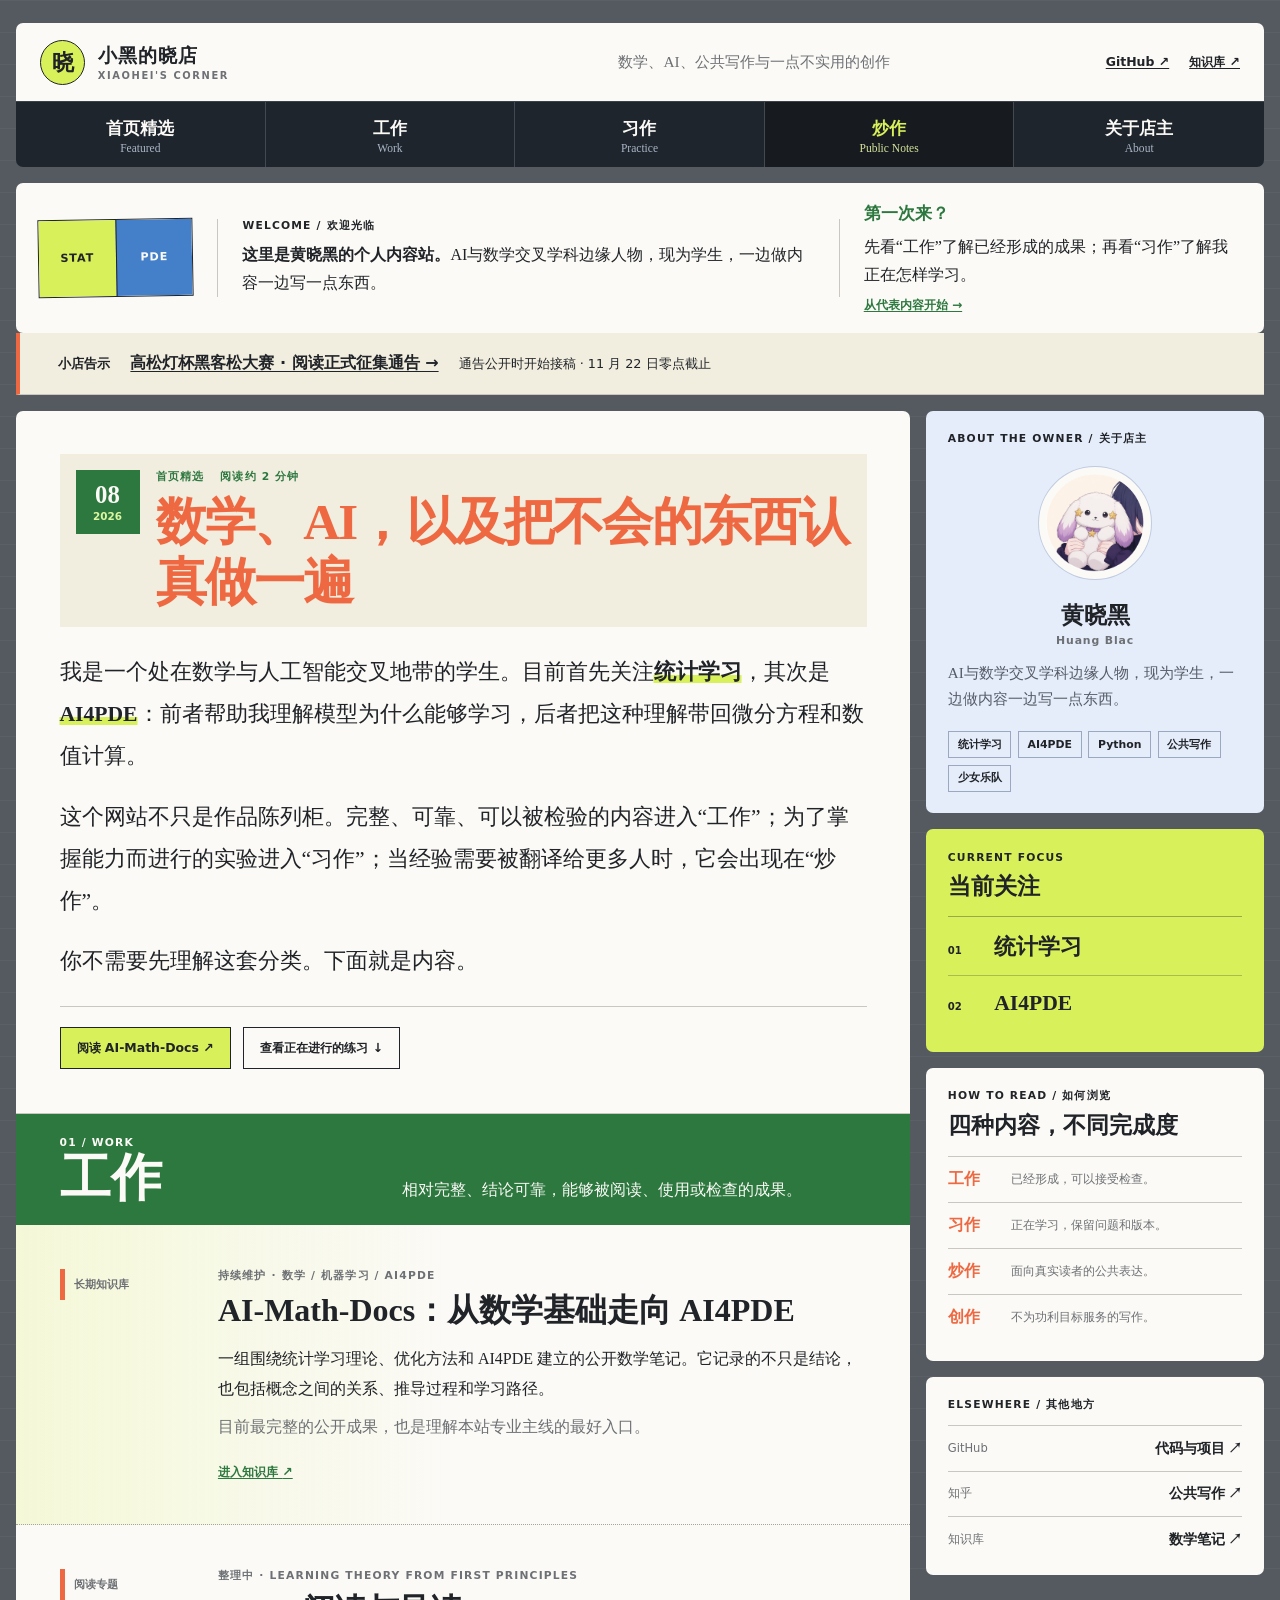
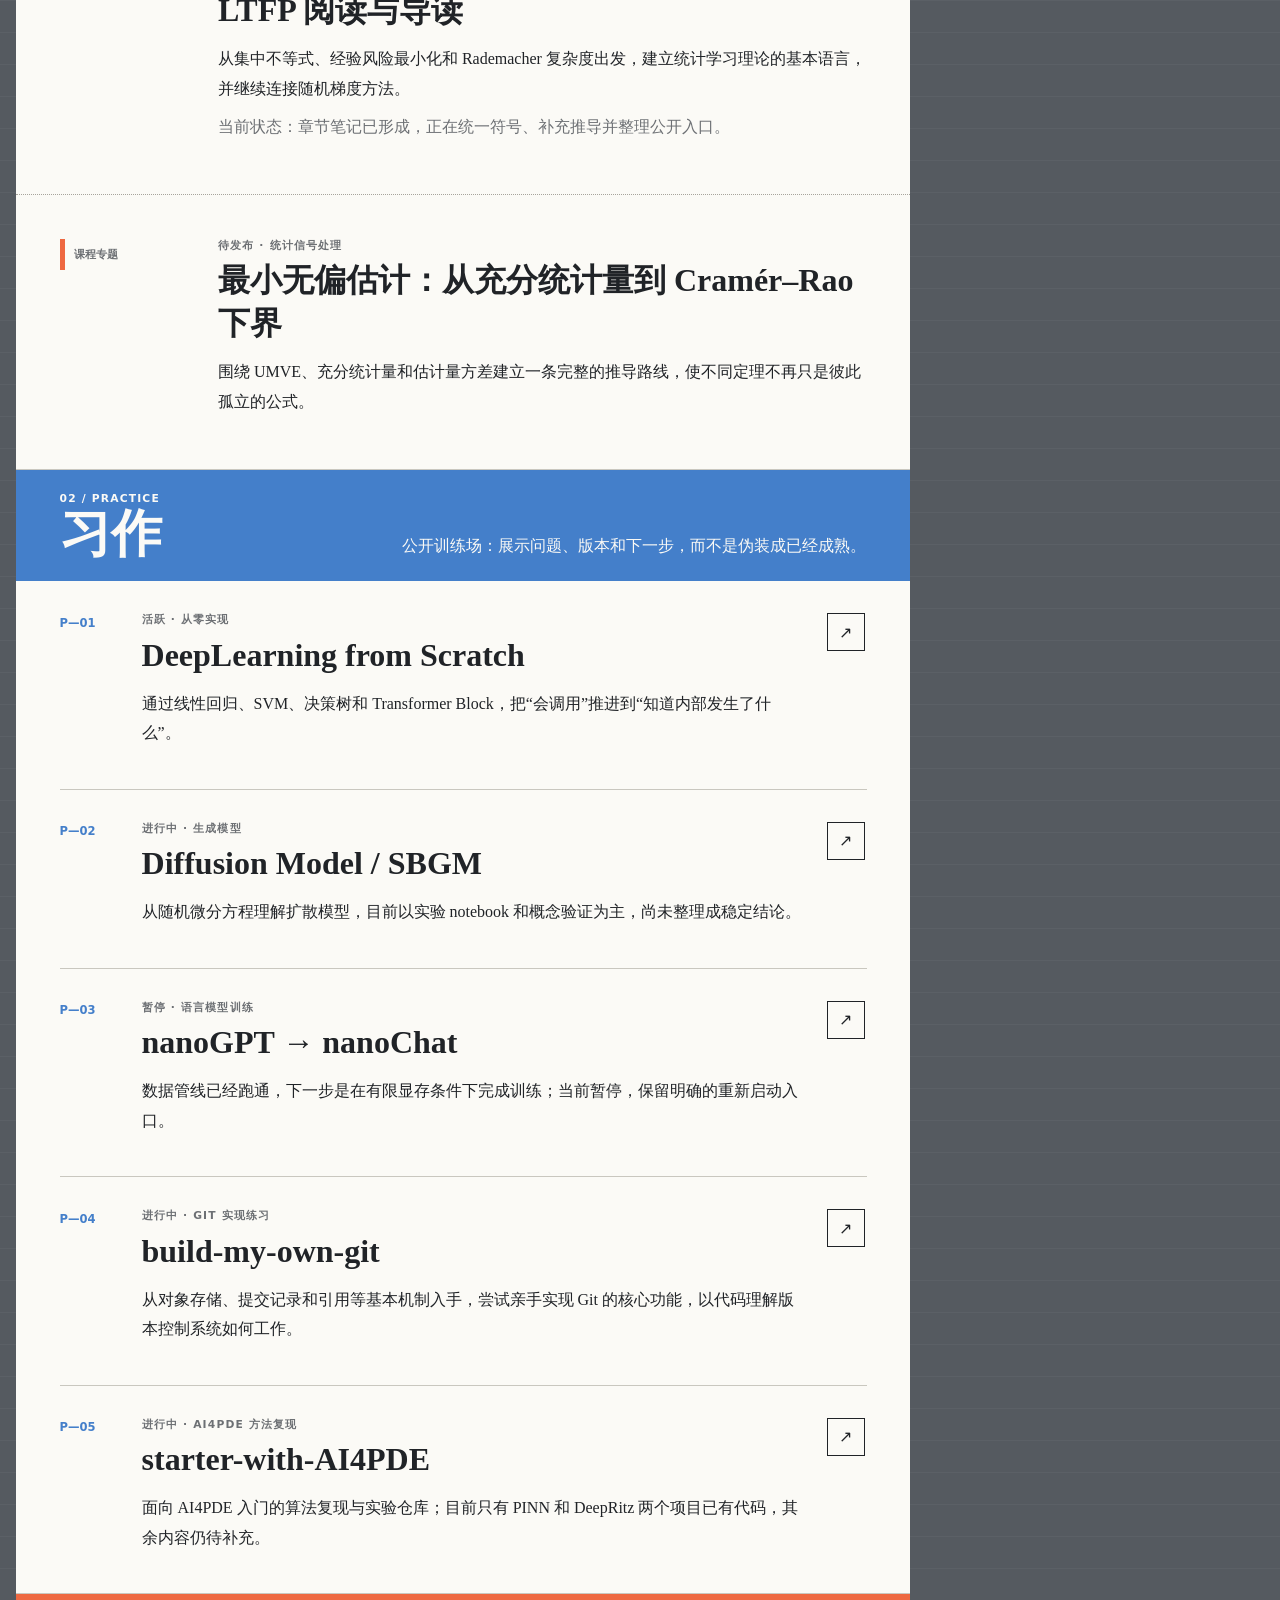
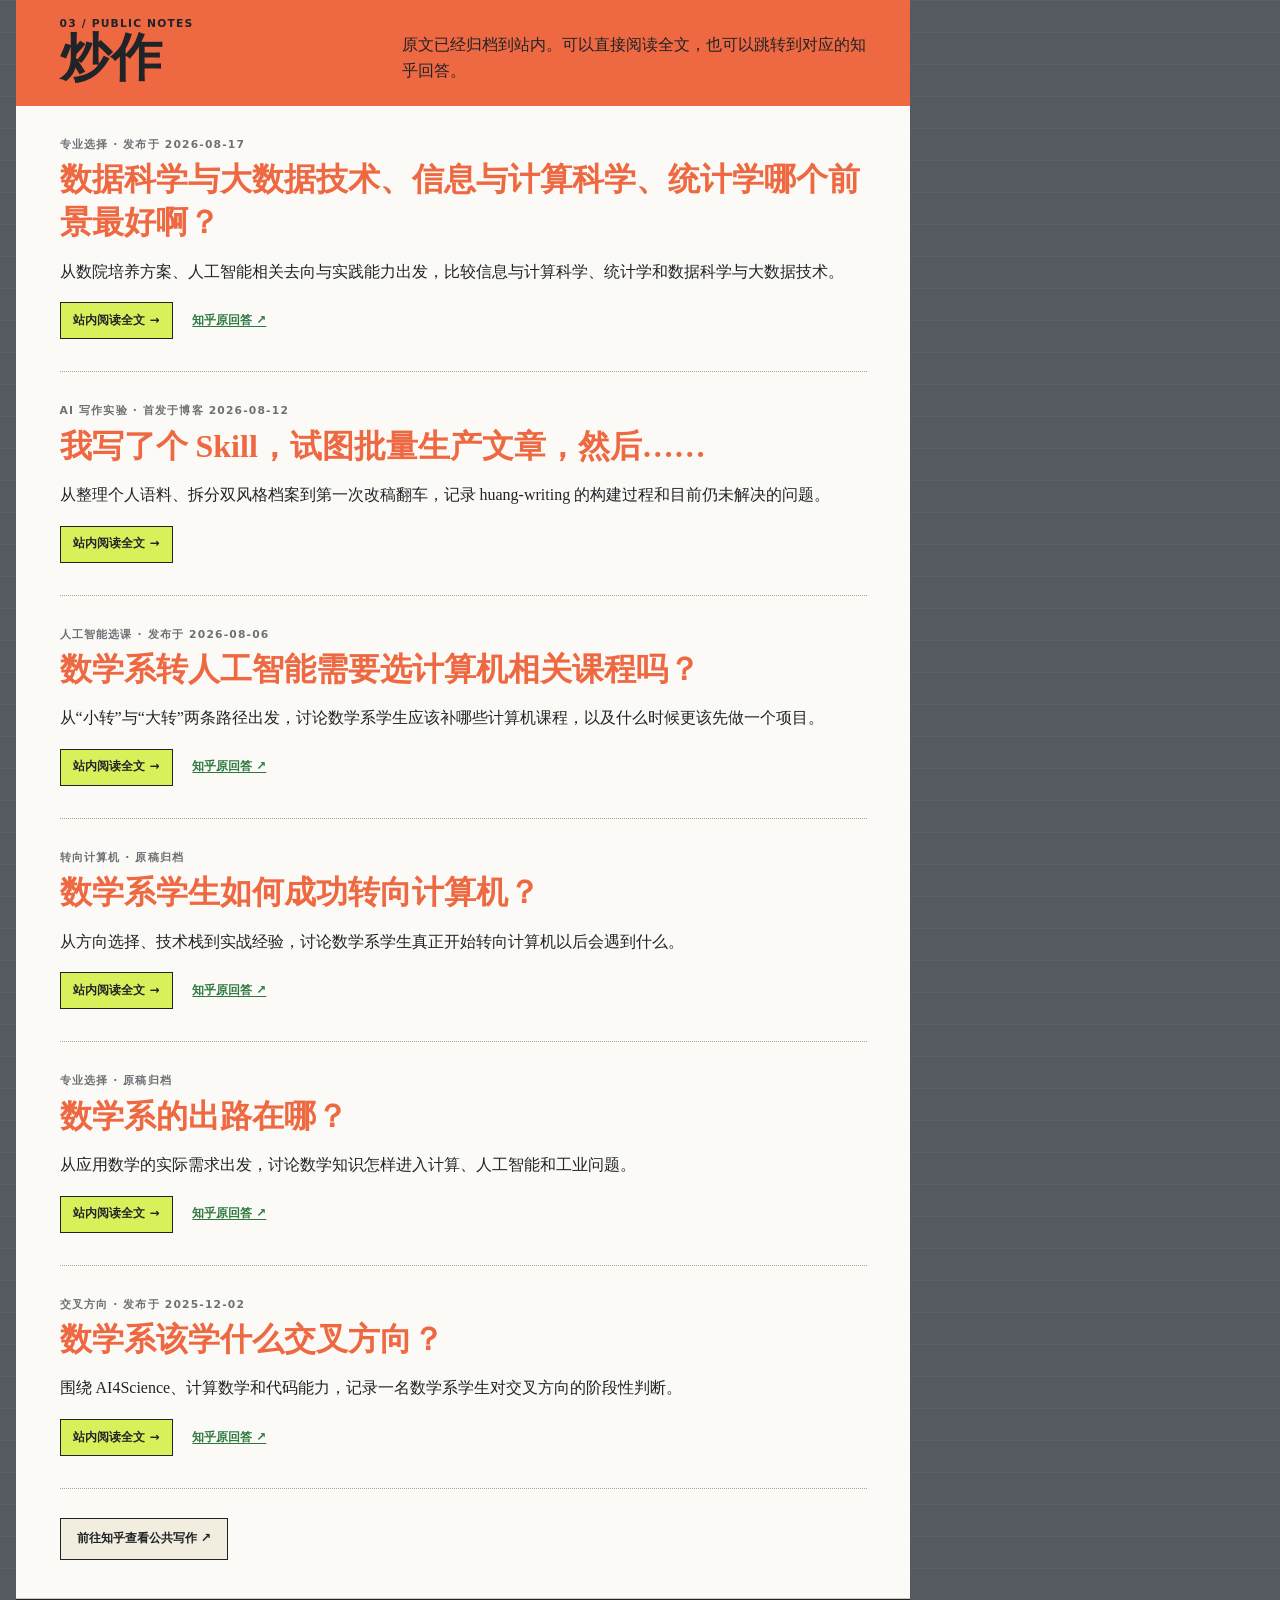
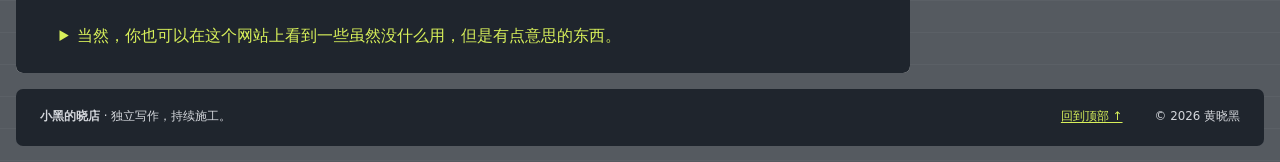
==== index.html @ c73e08eb "Add TomoriCup submission notice" ====
<!doctype html>
<html lang="zh-CN">
<head>
  <meta charset="utf-8">
  <meta name="viewport" content="width=device-width, initial-scale=1">
  <meta name="description" content="小黑的晓店：黄晓黑关于 AI、数学、内容与写作的个人内容站。">
  <meta name="theme-color" content="#262a2f">
  <meta property="og:title" content="小黑的晓店｜黄晓黑的个人内容站">
  <meta property="og:description" content="黄晓黑关于数学、AI、AI4PDE、公共写作与叙事创作的个人内容站。">
  <meta property="og:type" content="website">
  <meta property="og:url" content="https://huangblac.com/">
  <meta property="og:image" content="https://huangblac.com/assets/huangblac-avatar-512.png">
  <meta property="og:image:alt" content="小黑的晓店头像">
  <meta property="og:locale" content="zh_CN">
  <meta property="og:site_name" content="小黑的晓店">
  <meta name="twitter:card" content="summary">
  <meta name="twitter:title" content="小黑的晓店｜黄晓黑的个人内容站">
  <meta name="twitter:description" content="黄晓黑关于数学、AI、AI4PDE、公共写作与叙事创作的个人内容站。">
  <meta name="twitter:image" content="https://huangblac.com/assets/huangblac-avatar-512.png">
  <title>小黑的晓店｜黄晓黑的个人内容站</title>
  <link rel="canonical" href="https://huangblac.com/">
  <link rel="icon" href="assets/favicon-32.png" sizes="32x32" type="image/png">
  <link rel="apple-touch-icon" href="assets/apple-touch-icon.png" sizes="180x180">
  <link rel="stylesheet" href="styles.css">
</head>
<body>
  <a class="skip-link" href="#main">跳到主要内容</a>

  <div class="site-frame" id="top">
    <header class="site-header">
      <div class="masthead">
        <a class="brand" href="#top" aria-label="返回首页">
          <span class="brand-mark" aria-hidden="true">晓</span>
          <span>
            <strong>小黑的晓店</strong>
            <small>XIAOHEI'S CORNER</small>
          </span>
        </a>

        <p class="masthead-note">数学、AI、公共写作与一点不实用的创作</p>

        <div class="masthead-links" aria-label="外部入口">
          <a href="https://github.com/HuangBlac" target="_blank" rel="noreferrer">GitHub ↗</a>
          <a href="https://huangblac.github.io/AI-Math-Docs/" target="_blank" rel="noreferrer">知识库 ↗</a>
        </div>
      </div>

      <nav class="section-nav" aria-label="内容栏目" data-nav>
        <a href="#featured"><strong>首页精选</strong><small>Featured</small></a>
        <a href="#work"><strong>工作</strong><small>Work</small></a>
        <a href="#practice"><strong>习作</strong><small>Practice</small></a>
        <a href="#buzz"><strong>炒作</strong><small>Public Notes</small></a>
        <a href="#about"><strong>关于店主</strong><small>About</small></a>
      </nav>
    </header>

    <section class="welcome-strip" aria-label="网站简介">
      <div class="welcome-mark" aria-hidden="true">
        <span>STAT</span>
        <span>PDE</span>
      </div>
      <div class="welcome-copy">
        <p class="overline">WELCOME / 欢迎光临</p>
        <p><strong>这里是黄晓黑的个人内容站。</strong>AI与数学交叉学科边缘人物，现为学生，一边做内容一边写一点东西。</p>
      </div>
      <div class="welcome-guide">
        <strong>第一次来？</strong>
        <p>先看“工作”了解已经形成的成果；再看“习作”了解我正在怎样学习。</p>
        <a href="#work">从代表内容开始 →</a>
      </div>
    </section>

    <aside class="event-notice" aria-label="高松灯杯征集通告">
      <span>小店告示</span>
      <a href="gaosongdeng-cup.html">高松灯杯黑客松大赛 · 阅读正式征集通告 →</a>
      <small>通告公开时开始接稿 · 11 月 22 日零点截止</small>
    </aside>

    <div class="page-grid">
      <main class="content-column" id="main">
        <article class="lead-story" id="featured">
          <header class="story-header">
            <div class="date-tile" data-featured-date>
              <strong data-featured-month>--</strong>
              <span data-featured-year>----</span>
            </div>
            <div>
              <p class="story-meta"><span>首页精选</span><span>阅读约 2 分钟</span></p>
              <h1>数学、AI，以及把不会的东西认真做一遍</h1>
            </div>
          </header>

          <div class="lead-body">
            <p>我是一个处在数学与人工智能交叉地带的学生。目前首先关注<strong>统计学习</strong>，其次是 <strong>AI4PDE</strong>：前者帮助我理解模型为什么能够学习，后者把这种理解带回微分方程和数值计算。</p>
            <p>这个网站不只是作品陈列柜。完整、可靠、可以被检验的内容进入“工作”；为了掌握能力而进行的实验进入“习作”；当经验需要被翻译给更多人时，它会出现在“炒作”。</p>
            <p>你不需要先理解这套分类。下面就是内容。</p>
          </div>

          <div class="lead-actions">
            <a class="primary-link" href="https://huangblac.github.io/AI-Math-Docs/" target="_blank" rel="noreferrer">阅读 AI-Math-Docs ↗</a>
            <a href="#practice">查看正在进行的练习 ↓</a>
          </div>
        </article>

        <section class="feed-section" id="work" aria-labelledby="work-title">
          <header class="section-heading">
            <div>
              <p>01 / WORK</p>
              <h2 id="work-title">工作</h2>
            </div>
            <p>相对完整、结论可靠，能够被阅读、使用或检查的成果。</p>
          </header>

          <article class="content-entry content-entry-featured">
            <div class="entry-label">长期知识库</div>
            <div class="entry-copy">
              <p class="entry-meta">持续维护 · 数学 / 机器学习 / AI4PDE</p>
              <h3><a href="https://huangblac.github.io/AI-Math-Docs/" target="_blank" rel="noreferrer">AI-Math-Docs：从数学基础走向 AI4PDE</a></h3>
              <p>一组围绕统计学习理论、优化方法和 AI4PDE 建立的公开数学笔记。它记录的不只是结论，也包括概念之间的关系、推导过程和学习路径。</p>
              <p class="entry-detail">目前最完整的公开成果，也是理解本站专业主线的最好入口。</p>
              <a class="entry-link" href="https://huangblac.github.io/AI-Math-Docs/" target="_blank" rel="noreferrer">进入知识库 <span>↗</span></a>
            </div>
          </article>

          <article class="content-entry">
            <div class="entry-label">阅读专题</div>
            <div class="entry-copy">
              <p class="entry-meta">整理中 · Learning Theory from First Principles</p>
              <h3>LTFP 阅读与导读</h3>
              <p>从集中不等式、经验风险最小化和 Rademacher 复杂度出发，建立统计学习理论的基本语言，并继续连接随机梯度方法。</p>
              <p class="entry-detail">当前状态：章节笔记已形成，正在统一符号、补充推导并整理公开入口。</p>
            </div>
          </article>

          <article class="content-entry">
            <div class="entry-label">课程专题</div>
            <div class="entry-copy">
              <p class="entry-meta">待发布 · 统计信号处理</p>
              <h3>最小无偏估计：从充分统计量到 Cramér–Rao 下界</h3>
              <p>围绕 UMVE、充分统计量和估计量方差建立一条完整的推导路线，使不同定理不再只是彼此孤立的公式。</p>
            </div>
          </article>
        </section>

        <section class="feed-section" id="practice" aria-labelledby="practice-title">
          <header class="section-heading section-heading-blue">
            <div>
              <p>02 / PRACTICE</p>
              <h2 id="practice-title">习作</h2>
            </div>
            <p>公开训练场：展示问题、版本和下一步，而不是伪装成已经成熟。</p>
          </header>

          <div class="practice-list">
            <article class="practice-entry">
              <span class="entry-number">P—01</span>
              <div>
                <p class="entry-meta">活跃 · 从零实现</p>
                <h3><a href="https://github.com/HuangBlac/DeepLearning-from-scratch" target="_blank" rel="noreferrer">DeepLearning from Scratch</a></h3>
                <p>通过线性回归、SVM、决策树和 Transformer Block，把“会调用”推进到“知道内部发生了什么”。</p>
              </div>
              <a class="row-arrow" href="https://github.com/HuangBlac/DeepLearning-from-scratch" target="_blank" rel="noreferrer" aria-label="打开 DeepLearning from Scratch">↗</a>
            </article>

            <article class="practice-entry">
              <span class="entry-number">P—02</span>
              <div>
                <p class="entry-meta">进行中 · 生成模型</p>
                <h3><a href="https://github.com/HuangBlac/diffusion_model" target="_blank" rel="noreferrer">Diffusion Model / SBGM</a></h3>
                <p>从随机微分方程理解扩散模型，目前以实验 notebook 和概念验证为主，尚未整理成稳定结论。</p>
              </div>
              <a class="row-arrow" href="https://github.com/HuangBlac/diffusion_model" target="_blank" rel="noreferrer" aria-label="打开 Diffusion Model 项目">↗</a>
            </article>

            <article class="practice-entry">
              <span class="entry-number">P—03</span>
              <div>
                <p class="entry-meta">暂停 · 语言模型训练</p>
                <h3><a href="https://github.com/HuangBlac/My_nanochat" target="_blank" rel="noreferrer">nanoGPT → nanoChat</a></h3>
                <p>数据管线已经跑通，下一步是在有限显存条件下完成训练；当前暂停，保留明确的重新启动入口。</p>
              </div>
              <a class="row-arrow" href="https://github.com/HuangBlac/My_nanochat" target="_blank" rel="noreferrer" aria-label="打开 nanoChat 项目">↗</a>
            </article>

            <article class="practice-entry">
              <span class="entry-number">P—04</span>
              <div>
                <p class="entry-meta">进行中 · Git 实现练习</p>
                <h3><a href="https://github.com/HuangBlac/build-my-own-git" target="_blank" rel="noreferrer">build-my-own-git</a></h3>
                <p>从对象存储、提交记录和引用等基本机制入手，尝试亲手实现 Git 的核心功能，以代码理解版本控制系统如何工作。</p>
              </div>
              <a class="row-arrow" href="https://github.com/HuangBlac/build-my-own-git" target="_blank" rel="noreferrer" aria-label="打开 build-my-own-git 项目">↗</a>
            </article>

            <article class="practice-entry">
              <span class="entry-number">P—05</span>
              <div>
                <p class="entry-meta">进行中 · AI4PDE 方法复现</p>
                <h3><a href="https://github.com/HuangBlac/starter-with-AI4PDE" target="_blank" rel="noreferrer">starter-with-AI4PDE</a></h3>
                <p>面向 AI4PDE 入门的算法复现与实验仓库；目前只有 PINN 和 DeepRitz 两个项目已有代码，其余内容仍待补充。</p>
              </div>
              <a class="row-arrow" href="https://github.com/HuangBlac/starter-with-AI4PDE" target="_blank" rel="noreferrer" aria-label="打开 starter-with-AI4PDE 项目">↗</a>
            </article>
          </div>
        </section>

        <section class="feed-section" id="buzz" aria-labelledby="buzz-title">
          <header class="section-heading section-heading-orange">
            <div>
              <p>03 / PUBLIC NOTES</p>
              <h2 id="buzz-title">炒作</h2>
            </div>
            <p>原文已经归档到站内。可以直接阅读全文，也可以跳转到对应的知乎回答。</p>
          </header>

          <div data-public-index aria-label="公共写作文章目录">
            <p class="catalog-fallback">文章目录需要 JavaScript 才能显示；若长时间没有出现，请刷新页面。</p>
          </div>

          <a class="section-outlink" href="https://www.zhihu.com/people/27-48-56-28-16" target="_blank" rel="noreferrer">前往知乎查看公共写作 ↗</a>
        </section>

        <details class="backroom" id="creative">
          <summary>当然，你也可以在这个网站上看到一些虽然没什么用，但是有点意思的东西。</summary>
          <div>
            <p class="overline">04 / CREATIVE · 小店后门</p>
            <h2>少女乐队、异世界，以及不肯下班的脑洞</h2>
            <p>这里收录已确认可以公开的非成人创作。作品按完成阶段分开陈列：完结短篇直接展示，草稿与灵感则放在更深一层。</p>

            <section class="game-projects" aria-labelledby="game-projects-title">
              <header class="game-projects-heading">
                <div>
                  <p class="game-projects-label">GAME PROJECTS / 游戏项目</p>
                  <h3 id="game-projects-title">四个还在生长的游戏脑洞</h3>
                </div>
                <span>初步情况</span>
              </header>

              <div class="game-project-grid">
                <article class="game-project-card game-project-card-featured">
                  <p class="game-project-status">已有 v0.1 demo</p>
                  <h4>AI4Math 模拟器</h4>
                  <p>玩家带着未来的 AI 回到 1998 年，在地方院校建设数学与智能计算实验室，在科研选题、人才、资金与成果之间作出取舍。</p>
                  <a href="https://huangblac.github.io/ai4math-institute-simulator/" target="_blank" rel="noreferrer">体验 v0.1 demo ↗</a>
                </article>

                <article class="game-project-card">
                  <p class="game-project-status">项目简介</p>
                  <h4>克研模拟器</h4>
                  <p>把研究生科研生活与克苏鲁神话放进同一套文字冒险：从选课、阅读文献和生成 idea，一路走到实验、投稿、毕业论文与答辩。</p>
                </article>

                <article class="game-project-card">
                  <p class="game-project-status">项目简介</p>
                  <h4>这是一个自指系统</h4>
                  <p>一款披着异世界冒险外衣的自指句子解谜游戏。玩家需要填补句子中的空缺，让句子对自身字数、符号或运算结果的描述真正成立。</p>
                </article>

                <article class="game-project-card">
                  <p class="game-project-status">项目简介</p>
                  <h4>高考无限流模拟器</h4>
                  <p>玩家反复经历高三，在抽卡、复习排程、月考和正式高考之间建立策略，争夺各省状元，并逐步向征服全国的终局推进。</p>
                </article>
              </div>
            </section>

            <div class="creative-catalog" data-creative-index aria-label="非成人娱乐创作索引">
              <p class="catalog-fallback">创作目录需要 JavaScript 才能显示；若长时间没有出现，请刷新页面。</p>
            </div>
          </div>
        </details>
      </main>

      <aside class="sidebar" aria-label="个人资料与网站指南">
        <section class="profile-card" id="about" aria-labelledby="profile-title">
          <p class="card-label">ABOUT THE OWNER / 关于店主</p>
          <div class="portrait-mark">
            <img src="assets/huangblac-avatar-512.png" alt="丸君占据画面，藤都子害羞地藏在右侧的插画头像" width="512" height="512">
          </div>
          <h2 id="profile-title">黄晓黑 <small>Huang Blac</small></h2>
          <p>AI与数学交叉学科边缘人物，现为学生，一边做内容一边写一点东西。</p>
          <div class="profile-tags" aria-label="关注领域">
            <span>统计学习</span>
            <span>AI4PDE</span>
            <span>Python</span>
            <span>公共写作</span>
            <span>少女乐队</span>
          </div>
        </section>

        <section class="focus-card" aria-labelledby="focus-title" data-focus-widget>
          <div class="card-heading">
            <div>
              <p class="card-label">CURRENT FOCUS</p>
              <h2 id="focus-title">当前关注</h2>
            </div>
            <button class="focus-edit-button" type="button" aria-expanded="false" data-focus-edit hidden>编辑</button>
          </div>

          <ol class="focus-list" data-focus-list aria-live="polite"></ol>

          <form class="focus-editor" data-focus-editor hidden>
            <div class="focus-editor-list" data-focus-editor-list></div>
            <div class="focus-editor-actions">
              <button type="button" data-focus-add>＋ 添加</button>
              <button class="focus-save" type="submit">保存</button>
              <button type="button" data-focus-reset>默认</button>
              <button type="button" data-focus-cancel>取消</button>
            </div>
            <p class="focus-editor-note">更改只保存在当前浏览器。</p>
            <p class="focus-editor-status" role="status" data-focus-status></p>
          </form>

          <noscript>
            <ol class="focus-list">
              <li><span>01</span><strong>统计学习</strong></li>
              <li><span>02</span><strong>AI4PDE</strong></li>
            </ol>
          </noscript>
        </section>

        <section class="guide-card">
          <p class="card-label">HOW TO READ / 如何浏览</p>
          <h2>四种内容，不同完成度</h2>
          <dl>
            <div><dt>工作</dt><dd>已经形成，可以接受检查。</dd></div>
            <div><dt>习作</dt><dd>正在学习，保留问题和版本。</dd></div>
            <div><dt>炒作</dt><dd>面向真实读者的公共表达。</dd></div>
            <div><dt>创作</dt><dd>不为功利目标服务的写作。</dd></div>
          </dl>
        </section>

        <section class="link-card">
          <p class="card-label">ELSEWHERE / 其他地方</p>
          <a href="https://github.com/HuangBlac" target="_blank" rel="noreferrer"><span>GitHub</span><strong>代码与项目 ↗</strong></a>
          <a href="https://www.zhihu.com/people/27-48-56-28-16" target="_blank" rel="noreferrer"><span>知乎</span><strong>公共写作 ↗</strong></a>
          <a href="https://huangblac.github.io/AI-Math-Docs/" target="_blank" rel="noreferrer"><span>知识库</span><strong>数学笔记 ↗</strong></a>
        </section>
      </aside>
    </div>

    <footer class="site-footer">
      <p><strong>小黑的晓店</strong> · 独立写作，持续施工。</p>
      <a href="#top">回到顶部 ↑</a>
      <p>© 2026 黄晓黑</p>
    </footer>
  </div>

  <script src="site-data.js"></script>
  <script src="article-catalog.js"></script>
  <script src="script.js"></script>
</body>
</html>
---- styles.css ----
:root {
  --canvas: #555a60;
  --paper: #fbfaf6;
  --paper-warm: #f1eddf;
  --paper-blue: #e5ecfa;
  --ink: #202327;
  --muted: #6d7074;
  --line: #c9c7bf;
  --nav: #1f252d;
  --acid: #d8f05a;
  --blue: #447fca;
  --orange: #ee6841;
  --green: #2d783f;
  --serif: ui-serif, "Noto Serif SC", "Source Han Serif SC", "Songti SC", STSong, serif;
  --sans: Inter, "Noto Sans SC", "Microsoft YaHei", system-ui, sans-serif;
  --frame: 1440px;
}

*,
*::before,
*::after {
  box-sizing: border-box;
}

html {
  scroll-behavior: smooth;
  scroll-padding-top: 9rem;
}

body {
  min-width: 320px;
  margin: 0;
  color: var(--ink);
  background:
    linear-gradient(rgba(255, 255, 255, 0.035) 1px, transparent 1px),
    var(--canvas);
  background-size: 100% 32px;
  font-family: var(--sans);
  text-rendering: optimizeLegibility;
}

a {
  color: inherit;
  text-decoration-thickness: 1px;
  text-underline-offset: 0.2em;
}

button,
input {
  font: inherit;
}

button,
a {
  -webkit-tap-highlight-color: transparent;
}

:focus-visible {
  outline: 3px solid var(--orange);
  outline-offset: 3px;
}

.visually-hidden {
  position: absolute;
  width: 1px;
  height: 1px;
  padding: 0;
  margin: -1px;
  overflow: hidden;
  clip: rect(0, 0, 0, 0);
  white-space: nowrap;
  border: 0;
}

.skip-link {
  position: fixed;
  top: 0.75rem;
  left: 0.75rem;
  z-index: 100;
  padding: 0.7rem 1rem;
  color: var(--paper);
  background: var(--ink);
  transform: translateY(-160%);
}

.skip-link:focus {
  transform: translateY(0);
}

.site-frame {
  width: min(calc(100% - 2rem), var(--frame));
  margin: 1rem auto;
}

.site-header {
  position: sticky;
  top: 0;
  z-index: 20;
  padding-top: 0.45rem;
  background: var(--canvas);
}

.masthead {
  display: grid;
  grid-template-columns: minmax(240px, 0.85fr) minmax(320px, 1.5fr) auto;
  gap: 2rem;
  align-items: center;
  min-height: 78px;
  padding: 0.8rem 1.5rem;
  border-radius: 7px 7px 0 0;
  background: var(--paper);
}

.brand {
  display: inline-flex;
  gap: 0.8rem;
  align-items: center;
  width: fit-content;
  text-decoration: none;
}

.brand-mark {
  display: grid;
  width: 45px;
  aspect-ratio: 1;
  place-items: center;
  border: 1px solid var(--ink);
  border-radius: 50%;
  background: var(--acid);
  font-family: var(--serif);
  font-size: 1.35rem;
  font-weight: 800;
}

.brand strong,
.brand small {
  display: block;
}

.brand strong {
  font-family: var(--serif);
  font-size: 1.2rem;
  letter-spacing: 0.05em;
}

.brand small {
  margin-top: 0.1rem;
  color: var(--muted);
  font-size: 0.62rem;
  font-weight: 800;
  letter-spacing: 0.16em;
}

.masthead-note {
  margin: 0;
  color: var(--muted);
  font-family: var(--serif);
  font-size: 0.96rem;
  text-align: center;
}

.masthead-links {
  display: flex;
  gap: 1.25rem;
  font-size: 0.78rem;
  font-weight: 800;
}

.masthead-links a:hover {
  color: var(--orange);
}

.section-nav {
  display: grid;
  grid-template-columns: repeat(5, minmax(150px, 1fr));
  overflow-x: auto;
  border-top: 1px solid #3b424c;
  border-radius: 0 0 7px 7px;
  background: var(--nav);
  scrollbar-width: thin;
}

.section-nav a {
  display: block;
  min-width: 150px;
  padding: 0.9rem 1.25rem 0.8rem;
  border-right: 1px solid #424952;
  color: var(--paper);
  text-align: center;
  text-decoration: none;
}

.section-nav a:last-child {
  border-right: 0;
}

.section-nav strong,
.section-nav small {
  display: block;
}

.section-nav strong {
  font-family: var(--serif);
  font-size: 1.05rem;
}

.section-nav small {
  margin-top: 0.18rem;
  color: #aab6c8;
  font-family: var(--serif);
  font-size: 0.72rem;
}

.section-nav a:hover,
.section-nav a[aria-current="true"] {
  color: var(--acid);
  background: #171b20;
}

.section-nav a:hover small,
.section-nav a[aria-current="true"] small {
  color: #d7e49b;
}

.welcome-strip {
  display: grid;
  grid-template-columns: 155px minmax(0, 1.4fr) minmax(280px, 0.85fr);
  gap: 1.5rem;
  align-items: center;
  margin-top: 1rem;
  padding: 1.2rem 1.4rem;
  border-radius: 7px;
  background: var(--paper);
  animation: settle 420ms ease-out both;
}

.welcome-mark {
  display: grid;
  grid-template-columns: 1fr 1fr;
  overflow: hidden;
  aspect-ratio: 16 / 8;
  border: 1px solid var(--ink);
  transform: rotate(-1deg);
}

.welcome-mark span {
  display: grid;
  place-items: center;
  font-size: 0.7rem;
  font-weight: 900;
  letter-spacing: 0.08em;
}

.welcome-mark span:first-child {
  background: var(--acid);
}

.welcome-mark span:last-child {
  border-left: 1px solid var(--ink);
  color: var(--paper);
  background: var(--blue);
}

.overline,
.card-label,
.story-meta,
.entry-meta,
.section-heading > div > p {
  margin: 0;
  font-size: 0.67rem;
  font-weight: 900;
  letter-spacing: 0.11em;
  text-transform: uppercase;
}

.welcome-copy {
  padding-inline: 1.5rem;
  border-inline: 1px solid var(--line);
}

.welcome-copy > p:last-child,
.welcome-guide p {
  margin: 0.45rem 0 0;
  font-family: var(--serif);
  font-size: 1rem;
  line-height: 1.75;
}

.welcome-guide strong {
  color: var(--green);
  font-family: var(--serif);
  font-size: 1.05rem;
}

.welcome-guide a {
  display: inline-block;
  margin-top: 0.5rem;
  color: var(--green);
  font-size: 0.76rem;
  font-weight: 900;
}

.page-grid {
  display: grid;
  grid-template-columns: minmax(0, 2.25fr) minmax(290px, 0.85fr);
  gap: 1rem;
  align-items: start;
  margin-top: 1rem;
  animation: settle 480ms 70ms ease-out both;
}

.content-column {
  overflow: hidden;
  border-radius: 7px;
  background: var(--paper);
}

.lead-story {
  padding: clamp(1.4rem, 3.4vw, 3.2rem);
  border-bottom: 1px solid var(--line);
}

.story-header {
  display: grid;
  grid-template-columns: 64px 1fr;
  gap: 1rem;
  align-items: start;
  padding: 1rem;
  background: var(--paper-warm);
}

.date-tile {
  display: grid;
  min-height: 64px;
  place-items: center;
  align-content: center;
  color: var(--paper);
  background: var(--green);
}

.date-tile strong,
.date-tile span {
  display: block;
  line-height: 1;
}

.date-tile strong {
  font-family: var(--serif);
  font-size: 1.55rem;
}

.date-tile span {
  margin-top: 0.25rem;
  color: #ddf6a2;
  font-size: 0.65rem;
  font-weight: 800;
}

.story-meta {
  display: flex;
  flex-wrap: wrap;
  gap: 0.45rem 1rem;
  color: var(--green);
}

.lead-story h1 {
  max-width: 760px;
  margin: 0.5rem 0 0;
  color: var(--orange);
  font-family: var(--serif);
  font-size: clamp(1.75rem, 4vw, 3.4rem);
  letter-spacing: -0.035em;
  line-height: 1.16;
}

.lead-body {
  max-width: 850px;
  margin-top: 1.5rem;
  font-family: var(--serif);
  font-size: clamp(1.05rem, 1.7vw, 1.35rem);
  line-height: 1.95;
}

.lead-body p {
  margin: 0 0 1.15rem;
}

.lead-body strong {
  text-decoration: underline;
  text-decoration-color: var(--acid);
  text-decoration-thickness: 0.35em;
  text-underline-offset: -0.18em;
  text-decoration-skip-ink: none;
}

.lead-actions {
  display: flex;
  flex-wrap: wrap;
  gap: 0.8rem;
  margin-top: 1.5rem;
  padding-top: 1.25rem;
  border-top: 1px solid var(--line);
}

.lead-actions a,
.section-outlink {
  padding: 0.72rem 1rem;
  border: 1px solid var(--ink);
  font-size: 0.78rem;
  font-weight: 900;
  text-decoration: none;
}

.lead-actions a:hover,
.section-outlink:hover {
  color: var(--paper);
  background: var(--ink);
}

.lead-actions .primary-link {
  background: var(--acid);
}

.feed-section {
  scroll-margin-top: 9rem;
  border-bottom: 1px solid var(--line);
}

.section-heading {
  display: grid;
  grid-template-columns: minmax(170px, 0.8fr) minmax(260px, 1.2fr);
  gap: 2rem;
  align-items: end;
  padding: 1.4rem clamp(1.4rem, 3.4vw, 3.2rem);
  color: var(--paper);
  background: var(--green);
}

.section-heading-blue {
  background: var(--blue);
}

.section-heading-orange {
  color: var(--ink);
  background: var(--orange);
}

.section-heading h2 {
  margin: 0.15rem 0 0;
  font-family: var(--serif);
  font-size: clamp(2.1rem, 4vw, 3.6rem);
  line-height: 1;
}

.section-heading > p {
  margin: 0;
  font-family: var(--serif);
  font-size: 0.98rem;
  line-height: 1.65;
}

.content-entry {
  display: grid;
  grid-template-columns: 120px minmax(0, 1fr);
  gap: clamp(1.2rem, 3vw, 2.6rem);
  padding: clamp(1.5rem, 3.4vw, 3rem);
  border-bottom: 1px dotted #a7a49c;
}

.content-entry:last-child {
  border-bottom: 0;
}

.content-entry-featured {
  background: linear-gradient(90deg, rgba(216, 240, 90, 0.2), transparent 48%);
}

.entry-label {
  align-self: start;
  padding: 0.5rem 0.6rem;
  border-left: 5px solid var(--orange);
  color: var(--muted);
  font-size: 0.7rem;
  font-weight: 900;
}

.entry-copy h3,
.practice-entry h3,
.public-note h3 {
  margin: 0.4rem 0 0.75rem;
  font-family: var(--serif);
  font-size: clamp(1.35rem, 2.7vw, 2rem);
  line-height: 1.35;
}

.entry-copy h3 a,
.practice-entry h3 a {
  text-decoration: none;
}

.entry-copy h3 a:hover,
.practice-entry h3 a:hover {
  color: var(--green);
  text-decoration: underline;
}

.entry-meta {
  color: var(--muted);
}

.entry-copy > p:not(.entry-meta),
.practice-entry > div > p:not(.entry-meta),
.public-note > p:not(.entry-meta) {
  margin: 0.55rem 0;
  font-family: var(--serif);
  font-size: 1rem;
  line-height: 1.85;
}

.entry-copy .entry-detail {
  color: var(--muted);
  font-size: 0.9rem;
}

.entry-link {
  display: inline-block;
  margin-top: 0.8rem;
  color: var(--green);
  font-size: 0.78rem;
  font-weight: 900;
}

.practice-list {
  padding-inline: clamp(1.4rem, 3.4vw, 3.2rem);
}

.practice-entry {
  display: grid;
  grid-template-columns: 62px minmax(0, 1fr) 40px;
  gap: 1.25rem;
  align-items: start;
  padding: 2rem 0;
  border-bottom: 1px solid var(--line);
}

.practice-entry:last-child {
  border-bottom: 0;
}

.entry-number {
  padding-top: 0.15rem;
  color: var(--blue);
  font-size: 0.72rem;
  font-weight: 900;
}

.row-arrow {
  display: grid;
  width: 38px;
  aspect-ratio: 1;
  place-items: center;
  border: 1px solid var(--ink);
  text-decoration: none;
}

.row-arrow:hover {
  color: var(--paper);
  background: var(--blue);
}

.public-note {
  margin: 0 clamp(1.4rem, 3.4vw, 3.2rem);
  padding: 2rem 0;
  border-bottom: 1px dotted #a7a49c;
}

.public-note h3 {
  color: var(--orange);
}

.public-note h3 a {
  text-decoration: none;
}

.public-note h3 a:hover {
  text-decoration: underline;
}

.public-note-actions {
  display: flex;
  flex-wrap: wrap;
  gap: 0.65rem 1.2rem;
  align-items: center;
  margin-top: 1rem;
  font-size: 0.74rem;
  font-weight: 900;
}

.public-note-actions a {
  color: var(--green);
}

.public-note-actions .read-on-site {
  padding: 0.6rem 0.8rem;
  border: 1px solid var(--ink);
  color: var(--ink);
  background: var(--acid);
  text-decoration: none;
}

.public-note-actions .read-on-site:hover {
  color: var(--paper);
  background: var(--ink);
}

.catalog-fallback {
  margin: 1.5rem clamp(1.4rem, 3.4vw, 3.2rem);
  color: var(--muted);
  font-family: var(--serif);
  line-height: 1.7;
}

.creative-catalog > .catalog-fallback {
  margin-inline: 0;
  color: #c6cbd2;
}

.section-outlink {
  display: block;
  width: fit-content;
  margin: 1.8rem clamp(1.4rem, 3.4vw, 3.2rem) 2.4rem;
  background: var(--paper-warm);
}

.backroom {
  color: var(--paper);
  background: var(--nav);
}

.backroom summary {
  padding: 1.6rem clamp(1.4rem, 3.4vw, 3.2rem);
  color: var(--acid);
  font-family: var(--serif);
  font-size: 1.02rem;
  cursor: pointer;
}

.backroom summary:hover {
  background: #171b20;
}

.backroom > div {
  padding: 0 clamp(1.4rem, 3.4vw, 3.2rem) 2.5rem;
}

.backroom h2 {
  max-width: 700px;
  margin: 0.65rem 0 1rem;
  font-family: var(--serif);
  font-size: clamp(1.7rem, 3.2vw, 2.7rem);
}

.backroom > div > p {
  max-width: 720px;
  color: #c6cbd2;
  font-family: var(--serif);
  line-height: 1.8;
}

.game-projects {
  max-width: 760px;
  margin-top: 2rem;
}

.game-projects-heading {
  display: flex;
  align-items: end;
  justify-content: space-between;
  gap: 1rem;
  padding-bottom: 0.8rem;
  border-bottom: 1px solid rgba(255, 255, 255, 0.32);
}

.game-projects-label,
.game-projects-heading h3,
.game-project-card h4,
.game-project-card p {
  margin: 0;
}

.game-projects-label,
.game-projects-heading > span,
.game-project-status {
  color: var(--acid);
  font-size: 0.66rem;
  font-weight: 900;
  letter-spacing: 0.12em;
}

.game-projects-heading h3 {
  margin-top: 0.2rem;
  color: var(--paper);
  font-family: var(--serif);
  font-size: clamp(1.35rem, 2.4vw, 1.85rem);
}

.game-project-grid {
  display: grid;
  grid-template-columns: repeat(2, minmax(0, 1fr));
  gap: 1px;
  margin-top: 1rem;
  background: rgba(255, 255, 255, 0.18);
  border: 1px solid rgba(255, 255, 255, 0.18);
}

.game-project-card {
  display: flex;
  min-width: 0;
  flex-direction: column;
  align-items: flex-start;
  gap: 0.75rem;
  padding: 1.15rem;
  background: #171b20;
}

.game-project-card-featured {
  background: #20262d;
}

.game-project-card h4 {
  color: var(--paper);
  font-family: var(--serif);
  font-size: 1.15rem;
}

.game-project-card > p:not(.game-project-status) {
  color: #c6cbd2;
  font-family: var(--serif);
  font-size: 0.9rem;
  line-height: 1.72;
}

.game-project-card a {
  margin-top: auto;
  color: var(--acid);
  font-size: 0.76rem;
  font-weight: 900;
  letter-spacing: 0.06em;
}

.game-project-card a:hover,
.game-project-card a:focus-visible {
  color: var(--paper);
}

.creative-catalog {
  display: grid;
  max-width: 760px;
  gap: 1.25rem;
  margin-top: 1.8rem;
}

.creative-stage {
  min-width: 0;
}

.creative-stage-heading {
  display: flex;
  align-items: end;
  justify-content: space-between;
  gap: 1rem;
  padding-bottom: 0.7rem;
  border-bottom: 1px solid rgba(255, 255, 255, 0.32);
}

.creative-stage-heading h3,
.creative-stage-label,
.creative-stage-note {
  margin: 0;
}

.creative-stage-heading h3 {
  margin-top: 0.2rem;
  color: var(--paper);
  font-family: var(--serif);
  font-size: clamp(1.35rem, 2.4vw, 1.85rem);
}

.creative-stage-heading > span,
.creative-stage-label {
  color: var(--acid);
  font-size: 0.66rem;
  font-weight: 900;
  letter-spacing: 0.12em;
}

.creative-stage-note {
  padding-top: 0.7rem;
  color: #c6cbd2;
  font-family: var(--serif);
  font-size: 0.9rem;
  line-height: 1.7;
}

.creative-index {
  display: grid;
  grid-template-columns: repeat(2, minmax(0, 1fr));
  gap: 0 1.5rem;
  margin: 0.8rem 0 0;
  padding: 0;
  list-style: none;
}

.creative-index li {
  border-top: 1px solid rgba(255, 255, 255, 0.16);
}

.creative-index li a {
  display: flex;
  align-items: baseline;
  justify-content: space-between;
  gap: 1rem;
  padding: 0.8rem 0;
}

.creative-index strong {
  color: var(--paper);
  font-family: var(--serif);
}

.creative-index span {
  color: #c6cbd2;
  font-size: 0.68rem;
  letter-spacing: 0.08em;
  text-align: right;
  white-space: nowrap;
}

.creative-incomplete {
  overflow: hidden;
  border: 1px dashed rgba(255, 255, 255, 0.28);
  background: #171b20;
}

.creative-incomplete > summary {
  display: flex;
  align-items: center;
  justify-content: space-between;
  gap: 1rem;
  padding: 1rem 1.15rem;
  color: var(--paper);
  font-family: var(--serif);
  font-weight: 800;
  cursor: pointer;
  list-style-position: inside;
}

.creative-incomplete > summary:hover,
.creative-incomplete > summary:focus-visible {
  color: var(--acid);
}

.creative-incomplete > summary span {
  color: #aeb5bf;
  font-family: var(--sans);
  font-size: 0.65rem;
  letter-spacing: 0.08em;
  white-space: nowrap;
}

.creative-incomplete[open] > summary {
  border-bottom: 1px solid rgba(255, 255, 255, 0.2);
}

.creative-incomplete[open] > summary span {
  font-size: 0;
}

.creative-incomplete[open] > summary span::after {
  content: "收起 ↑";
  font-size: 0.65rem;
}

.creative-incomplete-body {
  display: grid;
  gap: 1.8rem;
  padding: 1.15rem;
}

.creative-warning {
  margin: 0;
  padding: 1rem;
  border-left: 5px solid var(--acid);
  color: var(--ink);
  background: var(--acid);
  font-family: var(--serif);
  font-size: 0.92rem;
  font-weight: 800;
  line-height: 1.75;
}

.sidebar {
  display: grid;
  gap: 1rem;
  align-self: start;
}

.profile-card,
.focus-card,
.guide-card,
.link-card {
  padding: 1.35rem;
  border-radius: 7px;
  background: var(--paper);
}

.profile-card {
  scroll-margin-top: 9rem;
  background: var(--paper-blue);
}

.portrait-mark {
  width: 112px;
  margin: 1.3rem auto;
  aspect-ratio: 1;
  overflow: hidden;
  border: 7px solid var(--paper);
  border-radius: 50%;
  background: var(--paper);
  box-shadow: 0 0 0 1px #bfcbe0;
}

.portrait-mark img {
  display: block;
  width: 100%;
  height: 100%;
  object-fit: cover;
}

.profile-card h2,
.focus-card h2,
.guide-card h2 {
  margin: 0.45rem 0 0.9rem;
  font-family: var(--serif);
  font-size: 1.45rem;
}

.profile-card h2 {
  text-align: center;
}

.profile-card h2 small {
  display: block;
  margin-top: 0.2rem;
  color: var(--muted);
  font-family: var(--sans);
  font-size: 0.68rem;
  letter-spacing: 0.08em;
}

.profile-card > p:not(.card-label) {
  margin: 0.85rem 0;
  color: #555c67;
  font-family: var(--serif);
  font-size: 0.94rem;
  line-height: 1.7;
}

.profile-tags {
  display: flex;
  flex-wrap: wrap;
  gap: 0.4rem;
  margin-top: 1.15rem;
}

.profile-tags span {
  padding: 0.35rem 0.55rem;
  border: 1px solid #9aa8c1;
  font-size: 0.68rem;
  font-weight: 800;
}

.focus-card {
  background: var(--acid);
}

.card-heading {
  display: flex;
  gap: 1rem;
  align-items: flex-start;
  justify-content: space-between;
}

.focus-list {
  margin: 0;
  padding: 0;
  border-top: 1px solid rgba(32, 35, 39, 0.35);
  list-style: none;
}

.focus-list li {
  display: grid;
  grid-template-columns: 2.2rem 1fr;
  gap: 0.7rem;
  align-items: baseline;
  padding: 0.9rem 0;
  border-bottom: 1px solid rgba(32, 35, 39, 0.25);
}

.focus-list li:last-child {
  border-bottom: 0;
}

.focus-list span {
  font-size: 0.63rem;
  font-weight: 900;
}

.focus-list strong {
  font-family: var(--serif);
  font-size: 1.35rem;
}

.focus-edit-button,
.focus-editor button,
.focus-row button {
  border: 1px solid var(--ink);
  border-radius: 0;
  color: var(--ink);
  background: transparent;
  font-size: 0.68rem;
  font-weight: 900;
  cursor: pointer;
}

.focus-edit-button {
  padding: 0.45rem 0.6rem;
}

.focus-edit-button:hover,
.focus-editor button:hover,
.focus-row button:hover {
  color: var(--paper);
  background: var(--ink);
}

.focus-editor {
  display: grid;
  gap: 0.7rem;
  padding-top: 0.8rem;
  border-top: 1px solid rgba(32, 35, 39, 0.35);
}

.focus-editor[hidden],
.focus-edit-button[hidden],
.focus-list[hidden] {
  display: none;
}

.focus-editor-list {
  display: grid;
  gap: 0.45rem;
}

.focus-row {
  display: grid;
  grid-template-columns: minmax(0, 1fr) repeat(3, 2rem);
  gap: 0.3rem;
}

.focus-row input {
  min-width: 0;
  padding: 0.55rem;
  border: 1px solid var(--ink);
  border-radius: 0;
  background: var(--paper);
}

.focus-editor-actions {
  display: flex;
  flex-wrap: wrap;
  gap: 0.4rem;
}

.focus-editor-actions button {
  padding: 0.48rem 0.6rem;
}

.focus-editor-actions .focus-save {
  color: var(--paper);
  background: var(--ink);
}

.focus-editor-note,
.focus-editor-status {
  min-height: 1em;
  margin: 0;
  font-size: 0.64rem;
  line-height: 1.45;
}

.focus-editor-status {
  font-weight: 900;
}

.guide-card dl {
  margin: 0;
}

.guide-card dl div {
  display: grid;
  grid-template-columns: 3.2rem 1fr;
  gap: 0.75rem;
  padding: 0.75rem 0;
  border-top: 1px solid var(--line);
}

.guide-card dt {
  color: var(--orange);
  font-family: var(--serif);
  font-weight: 900;
}

.guide-card dd {
  margin: 0;
  color: var(--muted);
  font-size: 0.78rem;
  line-height: 1.55;
}

.link-card {
  padding-block: 0.85rem;
}

.link-card .card-label {
  padding: 0.45rem 0 0.8rem;
}

.link-card a {
  display: flex;
  gap: 1rem;
  align-items: center;
  justify-content: space-between;
  padding: 0.8rem 0;
  border-top: 1px solid var(--line);
  text-decoration: none;
}

.link-card a span {
  color: var(--muted);
  font-size: 0.72rem;
}

.link-card a strong {
  font-family: var(--serif);
  font-size: 0.9rem;
}

.link-card a:hover strong {
  color: var(--green);
}

.site-footer {
  display: grid;
  grid-template-columns: 1fr auto auto;
  gap: 2rem;
  margin-top: 1rem;
  padding: 1.3rem 1.5rem;
  border-radius: 7px;
  color: #d4d7dc;
  background: var(--nav);
  font-size: 0.74rem;
}

.site-footer p {
  margin: 0;
}

.site-footer a {
  color: var(--acid);
}

.site-footer .footer-secret-link {
  color: inherit;
  text-decoration: none;
}

.site-footer .footer-secret-link:hover,
.site-footer .footer-secret-link:focus-visible {
  color: var(--acid);
}

.secret-body {
  min-height: 100vh;
  color: var(--paper);
  background:
    linear-gradient(rgba(216, 240, 90, 0.04) 1px, transparent 1px),
    linear-gradient(90deg, rgba(216, 240, 90, 0.025) 1px, transparent 1px),
    #11151a;
  background-size: 100% 32px, 32px 100%, auto;
}

.secret-shell {
  width: min(calc(100% - 2rem), 960px);
  margin: 0 auto;
  padding: clamp(1.5rem, 5vw, 4rem) 0;
}

.secret-page-header {
  display: flex;
  align-items: flex-start;
  justify-content: space-between;
  gap: 2rem;
  padding-bottom: 1.4rem;
  border-bottom: 1px solid rgba(255, 255, 255, 0.24);
}

.secret-page-header p,
.secret-page-header h1 {
  margin: 0;
}

.secret-page-header h1 {
  max-width: 680px;
  margin-top: 0.35rem;
  font-family: var(--serif);
  font-size: clamp(2rem, 6vw, 4.8rem);
  line-height: 1.04;
}

.secret-kicker,
.secret-section-label,
.secret-step-number {
  color: var(--acid);
  font-size: 0.68rem;
  font-weight: 900;
  letter-spacing: 0.14em;
}

.secret-home-link {
  flex: 0 0 auto;
  color: #b9c0c8;
  font-size: 0.72rem;
  font-weight: 800;
}

.secret-home-link:hover,
.secret-home-link:focus-visible {
  color: var(--acid);
}

.secret-intro {
  max-width: 700px;
  margin: 1.4rem 0 0;
  color: #c8cdd3;
  font-family: var(--serif);
  font-size: clamp(1rem, 2.3vw, 1.18rem);
  line-height: 1.85;
}

.puzzle-panel,
.secret-content-section {
  margin-top: 2rem;
  padding: clamp(1.2rem, 3vw, 2rem);
  border: 1px solid rgba(255, 255, 255, 0.22);
  background: rgba(31, 37, 45, 0.82);
}

.puzzle-list {
  display: grid;
  gap: 0.8rem;
  margin: 0;
  padding: 0;
  list-style: none;
}

.puzzle-list li {
  display: grid;
  grid-template-columns: 2.5rem minmax(0, 1fr);
  gap: 0.8rem;
  align-items: baseline;
  padding: 0.85rem 0;
  border-bottom: 1px solid rgba(255, 255, 255, 0.13);
  color: #c8cdd3;
  font-family: var(--serif);
  line-height: 1.7;
}

.puzzle-list li:last-child {
  border-bottom: 0;
}

.puzzle-key {
  display: inline;
  padding: 0;
  border: 0;
  color: var(--acid);
  background: transparent;
  font-family: inherit;
  font-weight: 900;
  text-decoration: underline;
  text-decoration-thickness: 1px;
  text-underline-offset: 0.2em;
  cursor: pointer;
}

.puzzle-key:hover,
.puzzle-key:focus-visible {
  color: var(--paper);
}

.puzzle-key.is-correct {
  color: #84905b;
  text-decoration: line-through;
  cursor: default;
}

.puzzle-status {
  min-height: 1.6em;
  margin: 1.2rem 0 0;
  padding: 0.85rem 1rem;
  border-left: 4px solid var(--acid);
  color: var(--ink);
  background: var(--acid);
  font-size: 0.82rem;
  font-weight: 900;
  line-height: 1.65;
}

.secret-unlocked .puzzle-panel {
  border-color: var(--acid);
  box-shadow: 0 0 0 1px var(--acid), 0 0 42px rgba(216, 240, 90, 0.14);
}

.secret-anchor-nav {
  display: flex;
  flex-wrap: wrap;
  gap: 0.65rem;
  margin-top: 1.4rem;
}

.secret-anchor-nav a {
  padding: 0.65rem 0.85rem;
  border: 1px solid rgba(255, 255, 255, 0.28);
  color: var(--paper);
  font-size: 0.72rem;
  font-weight: 900;
  text-decoration: none;
}

.secret-anchor-nav a:hover,
.secret-anchor-nav a:focus-visible {
  color: var(--ink);
  background: var(--acid);
  border-color: var(--acid);
}

.secret-content-section h2 {
  max-width: 700px;
  margin: 0.3rem 0 1rem;
  font-family: var(--serif);
  font-size: clamp(1.55rem, 4vw, 2.5rem);
}

.secret-content-section > p:not(.secret-section-label) {
  max-width: 720px;
  color: #c8cdd3;
  font-family: var(--serif);
  line-height: 1.9;
}

.secret-plan-list {
  display: grid;
  grid-template-columns: repeat(2, minmax(0, 1fr));
  gap: 1px;
  margin: 1.4rem 0 0;
  padding: 1px;
  background: rgba(255, 255, 255, 0.18);
  list-style: none;
}

.secret-plan-list li {
  min-width: 0;
  padding: 1.1rem;
  background: #171b20;
}

.secret-plan-list strong {
  display: block;
  margin: 0.35rem 0 0.6rem;
  color: var(--paper);
  font-family: var(--serif);
  font-size: 1.08rem;
}

.secret-plan-list p {
  margin: 0;
  color: #bfc5cc;
  font-family: var(--serif);
  font-size: 0.9rem;
  line-height: 1.75;
}

.secret-page-footer {
  display: flex;
  justify-content: space-between;
  gap: 1rem;
  margin-top: 2rem;
  padding-top: 1rem;
  border-top: 1px solid rgba(255, 255, 255, 0.22);
  color: #9299a1;
  font-size: 0.7rem;
}

.secret-page-footer a {
  color: var(--acid);
}

@keyframes settle {
  from {
    opacity: 0;
    transform: translateY(8px);
  }
  to {
    opacity: 1;
    transform: translateY(0);
  }
}

@media (max-width: 1080px) {
  .masthead {
    grid-template-columns: 1fr auto;
  }

  .masthead-note {
    display: none;
  }

  .welcome-strip {
    grid-template-columns: 130px 1fr;
  }

  .welcome-guide {
    grid-column: 1 / -1;
    padding-top: 1rem;
    border-top: 1px solid var(--line);
  }

  .page-grid {
    grid-template-columns: minmax(0, 1fr) 300px;
  }
}

@media (max-width: 820px) {
  html {
    scroll-padding-top: 1rem;
  }

  .site-frame {
    width: min(calc(100% - 1rem), var(--frame));
    margin-block: 0.5rem;
  }

  .site-header {
    position: static;
    padding-top: 0;
  }

  .masthead {
    min-height: 68px;
    padding-inline: 1rem;
  }

  .masthead-links {
    gap: 0.7rem;
    font-size: 0.67rem;
  }

  .section-nav {
    display: flex;
    border-radius: 0 0 6px 6px;
    scrollbar-width: none;
  }

  .section-nav::-webkit-scrollbar {
    display: none;
  }

  .section-nav a {
    min-width: 130px;
  }

  .welcome-strip {
    grid-template-columns: 1fr;
  }

  .welcome-mark {
    width: 145px;
  }

  .welcome-copy {
    padding: 1rem 0;
    border-block: 1px solid var(--line);
    border-inline: 0;
  }

  .welcome-guide {
    grid-column: auto;
    padding-top: 0;
    border-top: 0;
  }

  .page-grid {
    grid-template-columns: 1fr;
  }

  .sidebar {
    grid-template-columns: repeat(2, minmax(0, 1fr));
    position: static;
    order: 2;
  }

  .profile-card,
  .focus-card {
    grid-row: span 2;
  }

  .feed-section,
  .profile-card {
    scroll-margin-top: 1rem;
  }
}

@media (max-width: 560px) {
  .masthead {
    grid-template-columns: 1fr;
    gap: 0.65rem;
  }

  .masthead-links {
    padding-top: 0.65rem;
    border-top: 1px solid var(--line);
  }

  .section-nav a {
    min-width: 112px;
    padding-inline: 0.8rem;
  }

  .section-nav strong {
    font-size: 0.92rem;
  }

  .welcome-strip {
    padding: 1rem;
  }

  .lead-story {
    padding: 1rem;
  }

  .story-header {
    grid-template-columns: 48px 1fr;
    padding: 0.8rem;
  }

  .date-tile {
    min-height: 48px;
  }

  .date-tile strong {
    font-size: 1.1rem;
  }

  .lead-body {
    font-size: 1rem;
    line-height: 1.8;
  }

  .section-heading {
    grid-template-columns: 1fr;
    gap: 0.8rem;
    padding: 1.2rem 1rem;
  }

  .content-entry {
    grid-template-columns: 1fr;
    gap: 0.8rem;
    padding: 1.5rem 1rem;
  }

  .entry-label {
    width: fit-content;
  }

  .practice-list {
    padding-inline: 1rem;
  }

  .practice-entry {
    grid-template-columns: 44px minmax(0, 1fr);
    gap: 0.8rem;
  }

  .row-arrow {
    grid-column: 2;
  }

  .public-note {
    margin-inline: 1rem;
  }

  .creative-index {
    grid-template-columns: 1fr;
  }

  .game-project-grid {
    grid-template-columns: 1fr;
  }

  .secret-page-header,
  .secret-page-footer {
    flex-direction: column;
  }

  .secret-plan-list {
    grid-template-columns: 1fr;
  }

  .creative-index span {
    text-align: left;
  }

  .section-outlink {
    margin-inline: 1rem;
  }

  .sidebar {
    grid-template-columns: 1fr;
  }

  .profile-card,
  .focus-card {
    grid-row: auto;
  }

  .site-footer {
    grid-template-columns: 1fr;
    gap: 0.65rem;
  }
}

.event-notice {
  display: flex;
  flex-wrap: wrap;
  align-items: baseline;
  gap: 0.5rem 1.25rem;
  padding: 1rem clamp(1rem, 3vw, 2.5rem);
  border-bottom: 1px solid var(--line);
  border-left: 4px solid var(--orange);
  background: var(--paper-warm);
  line-height: 1.8;
}

.event-notice > span {
  font-size: 0.8rem;
  font-weight: 700;
}

.event-notice > a {
  font-weight: 700;
}

.event-notice > small {
  font-size: 0.8rem;
}

@media (prefers-reduced-motion: reduce) {
  html {
    scroll-behavior: auto;
  }

  *,
  *::before,
  *::after {
    animation-duration: 0.01ms !important;
    animation-iteration-count: 1 !important;
    scroll-behavior: auto !important;
    transition-duration: 0.01ms !important;
  }
}
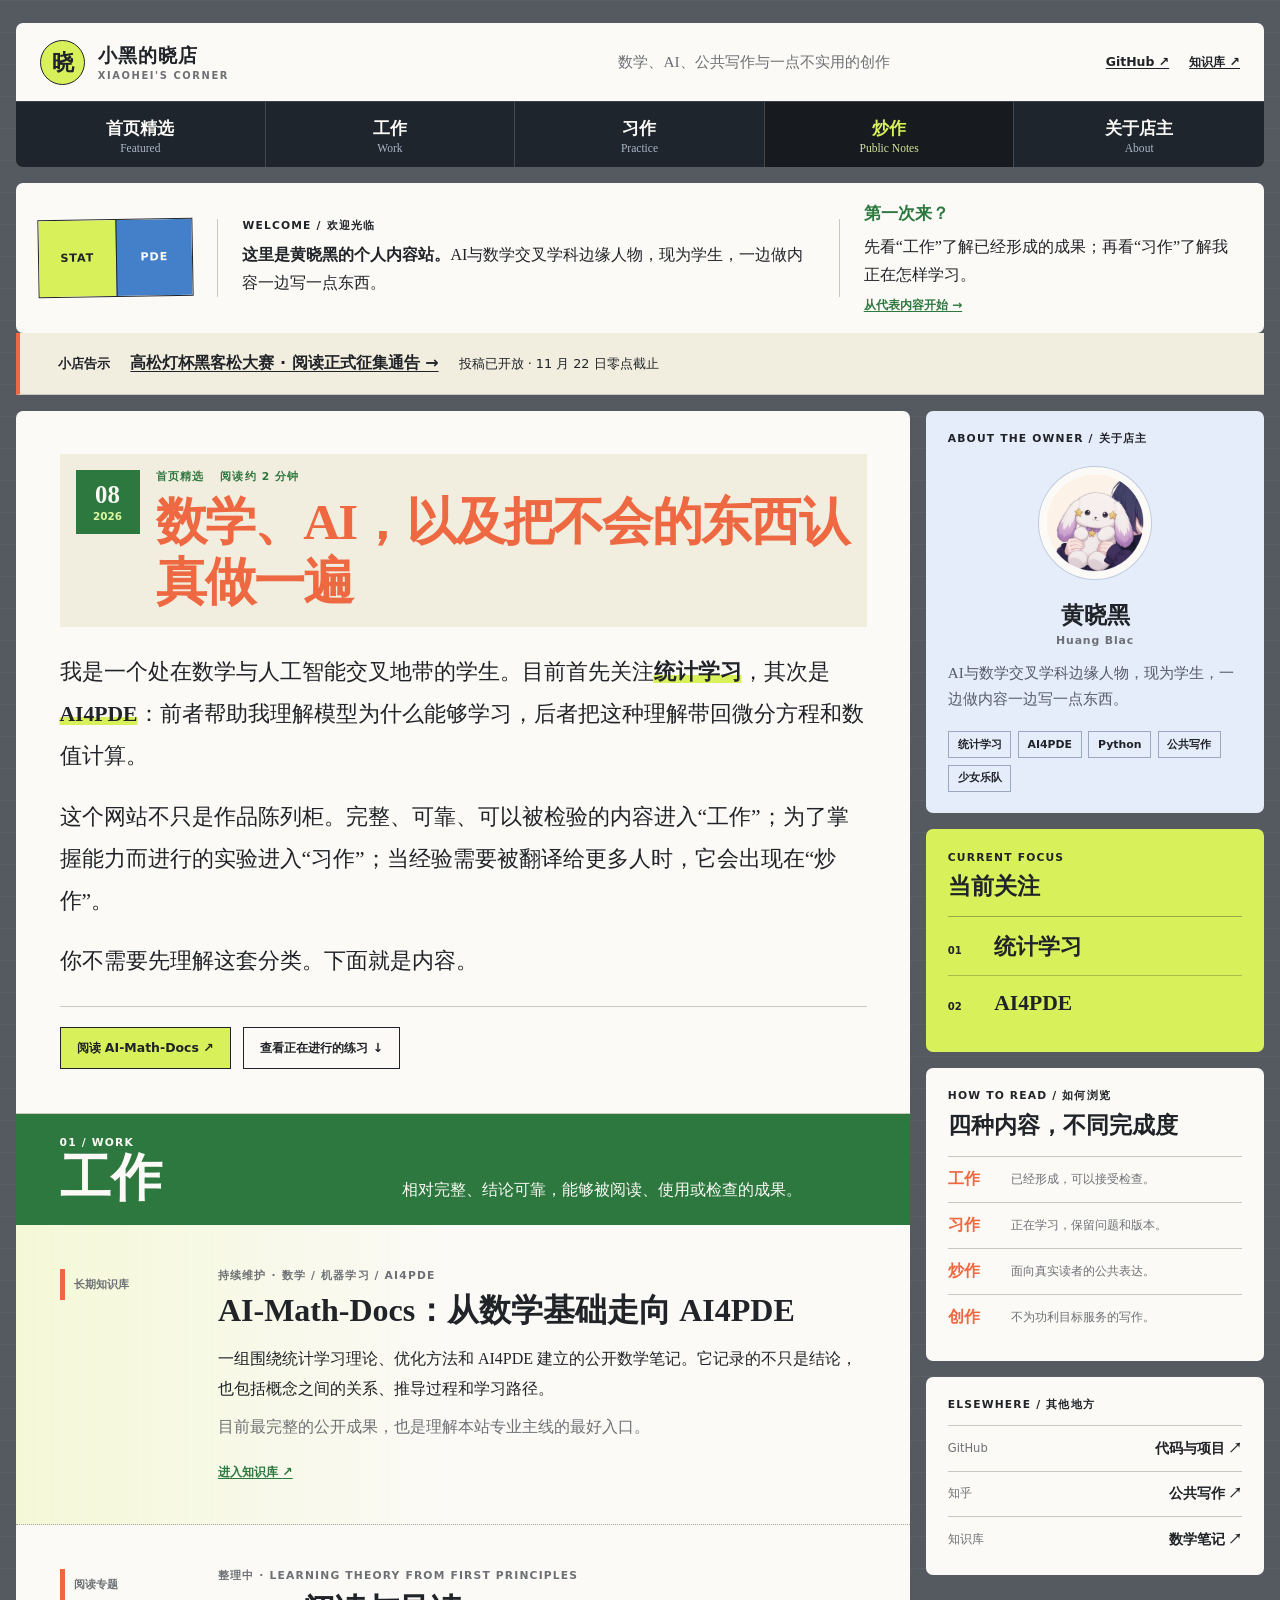
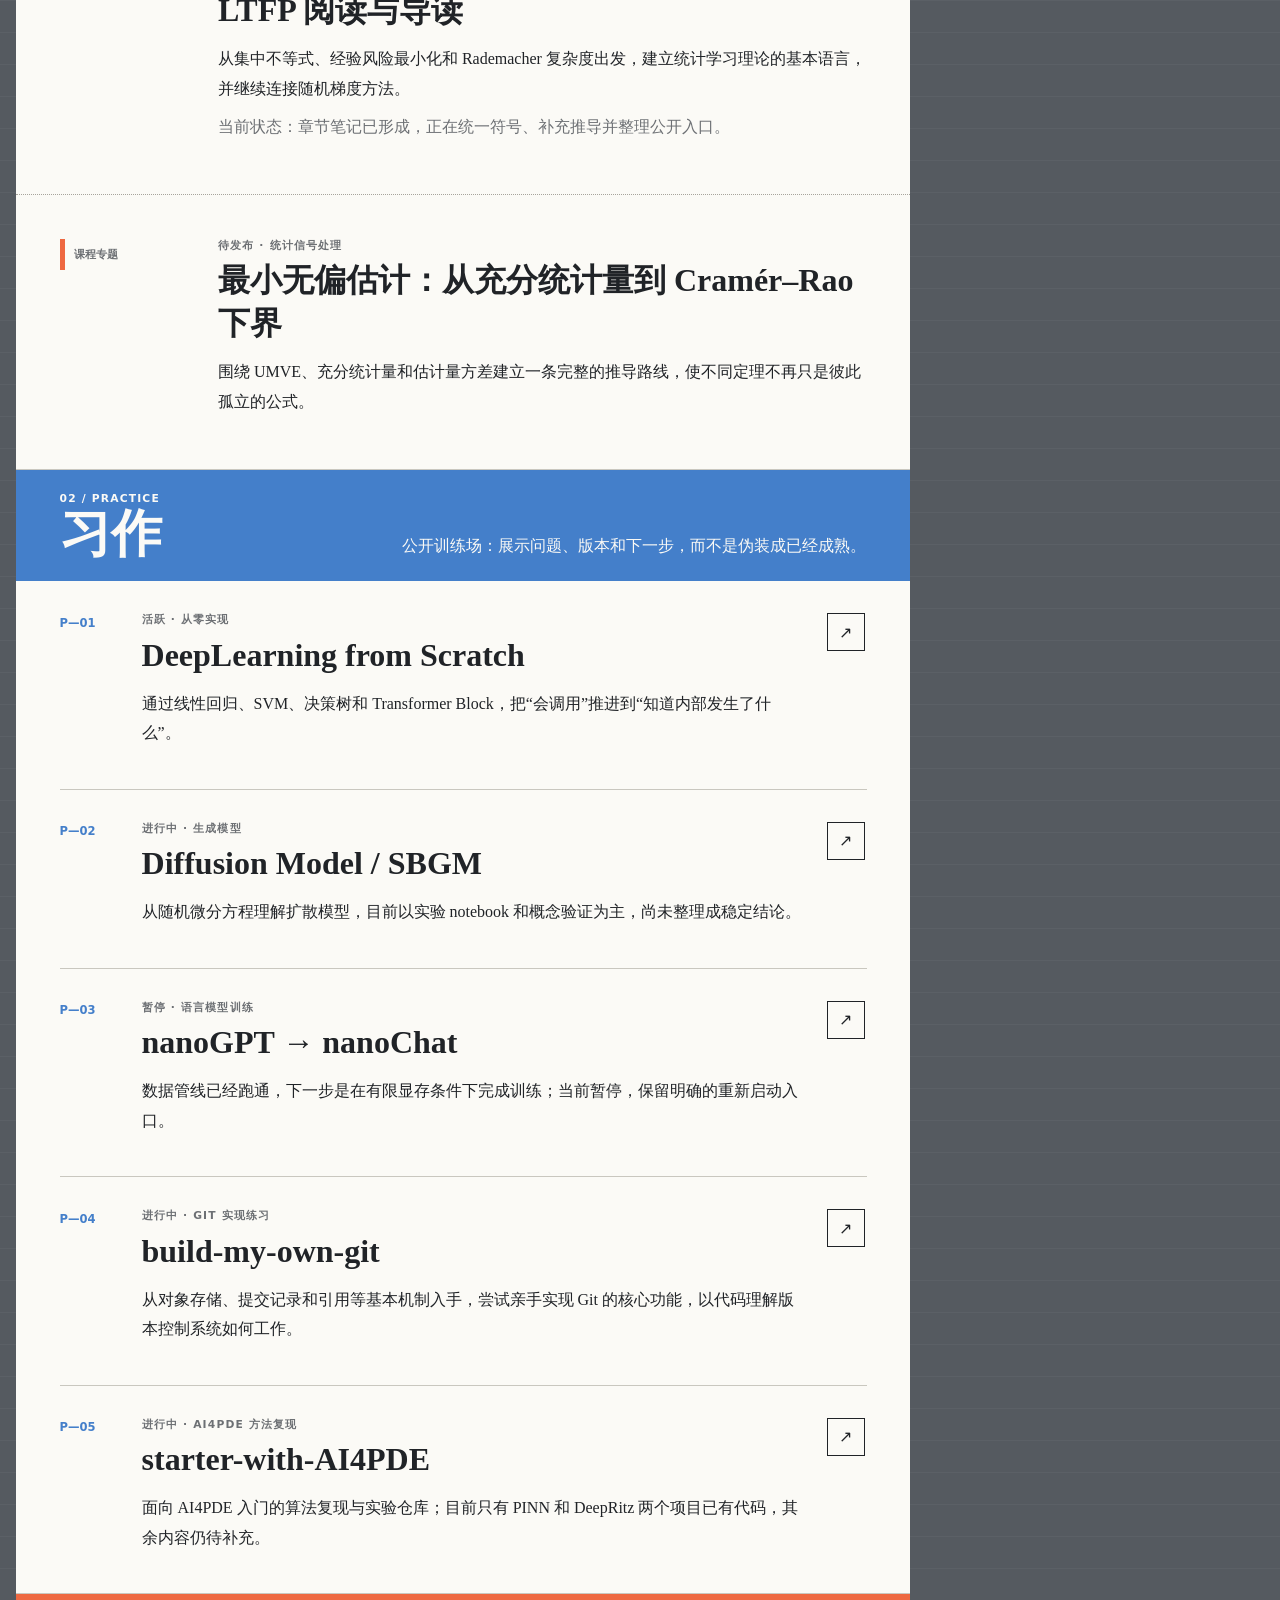
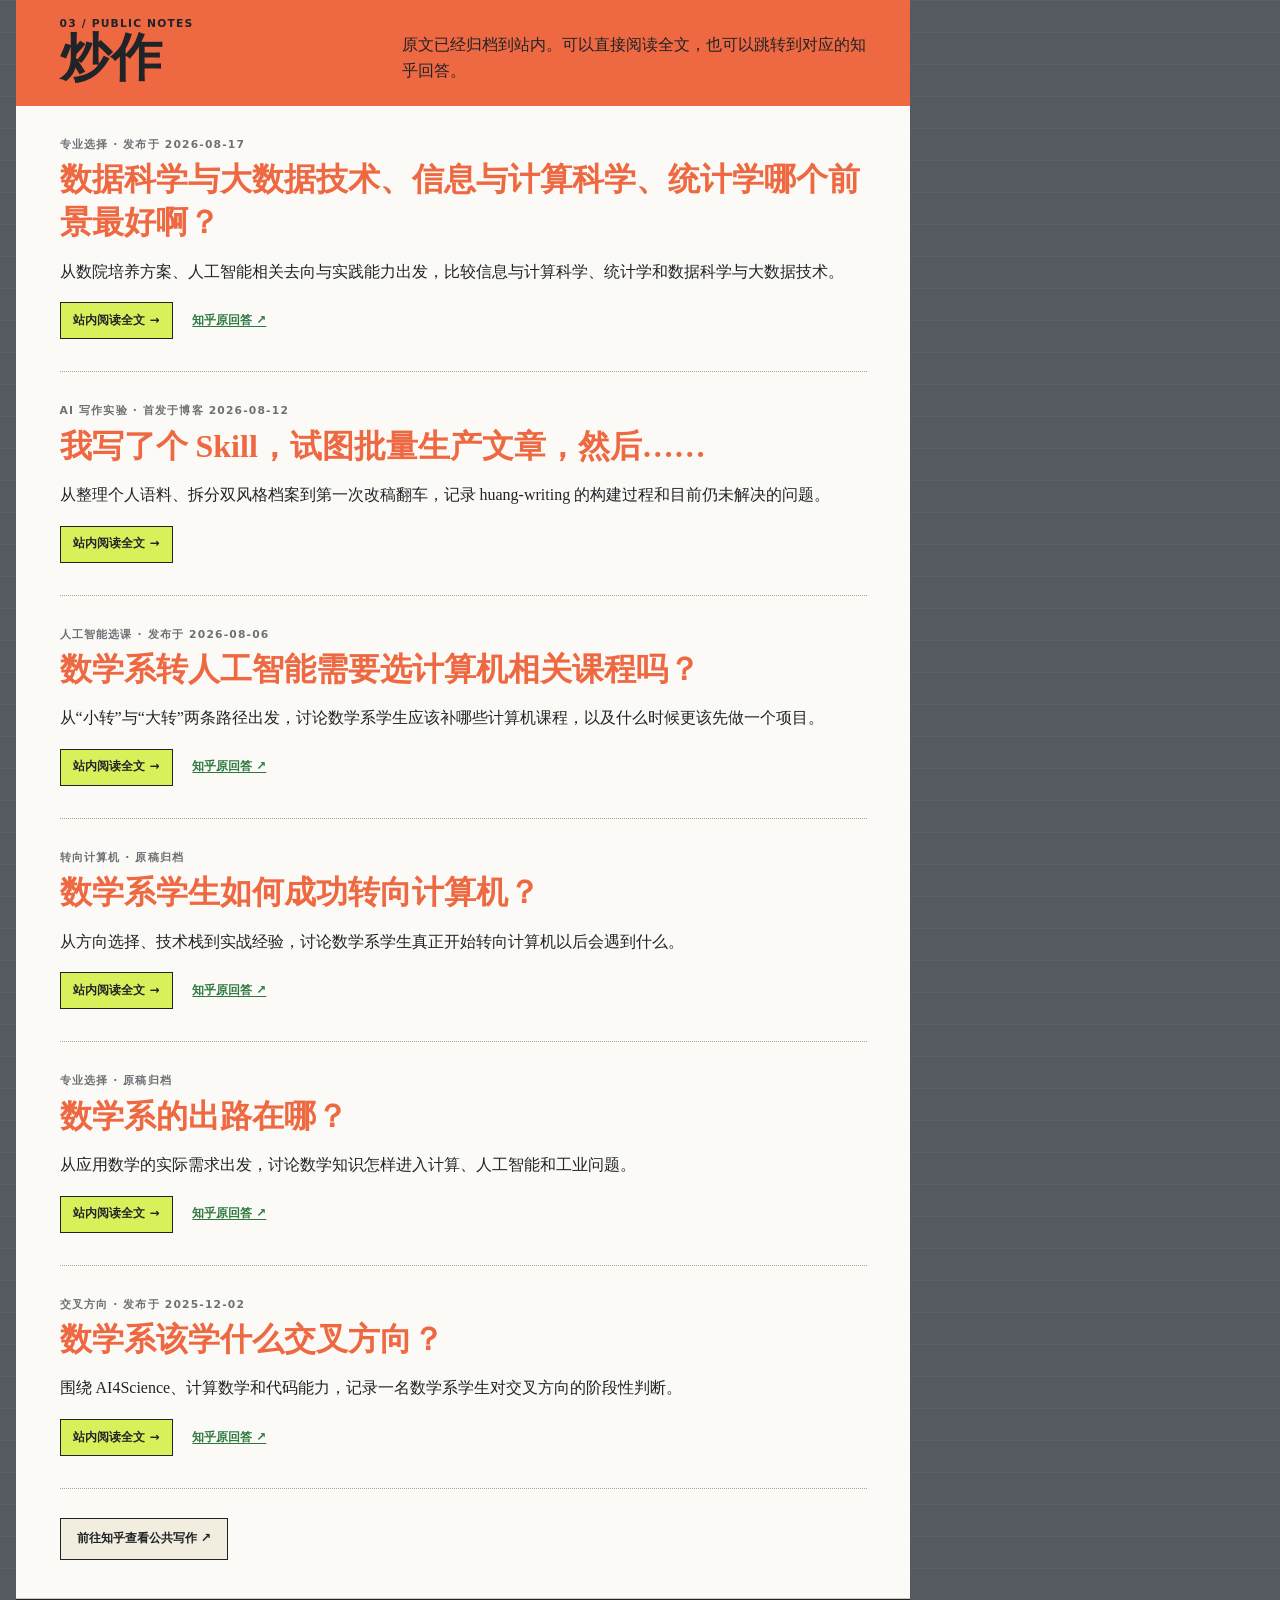
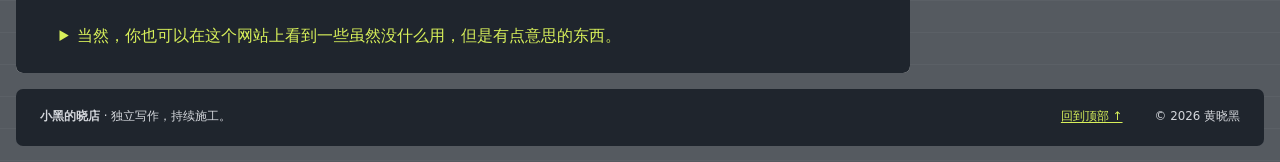
==== commit 126bd73c: "Record TomoriCup opening time" ====
--- a/index.html
+++ b/index.html
@@ -73,7 +73,7 @@
     <aside class="event-notice" aria-label="高松灯杯征集通告">
       <span>小店告示</span>
       <a href="gaosongdeng-cup.html">高松灯杯黑客松大赛 · 阅读正式征集通告 →</a>
-      <small>通告公开时开始接稿 · 11 月 22 日零点截止</small>
+      <small>投稿已开放 · 11 月 22 日零点截止</small>
     </aside>
 
     <div class="page-grid">
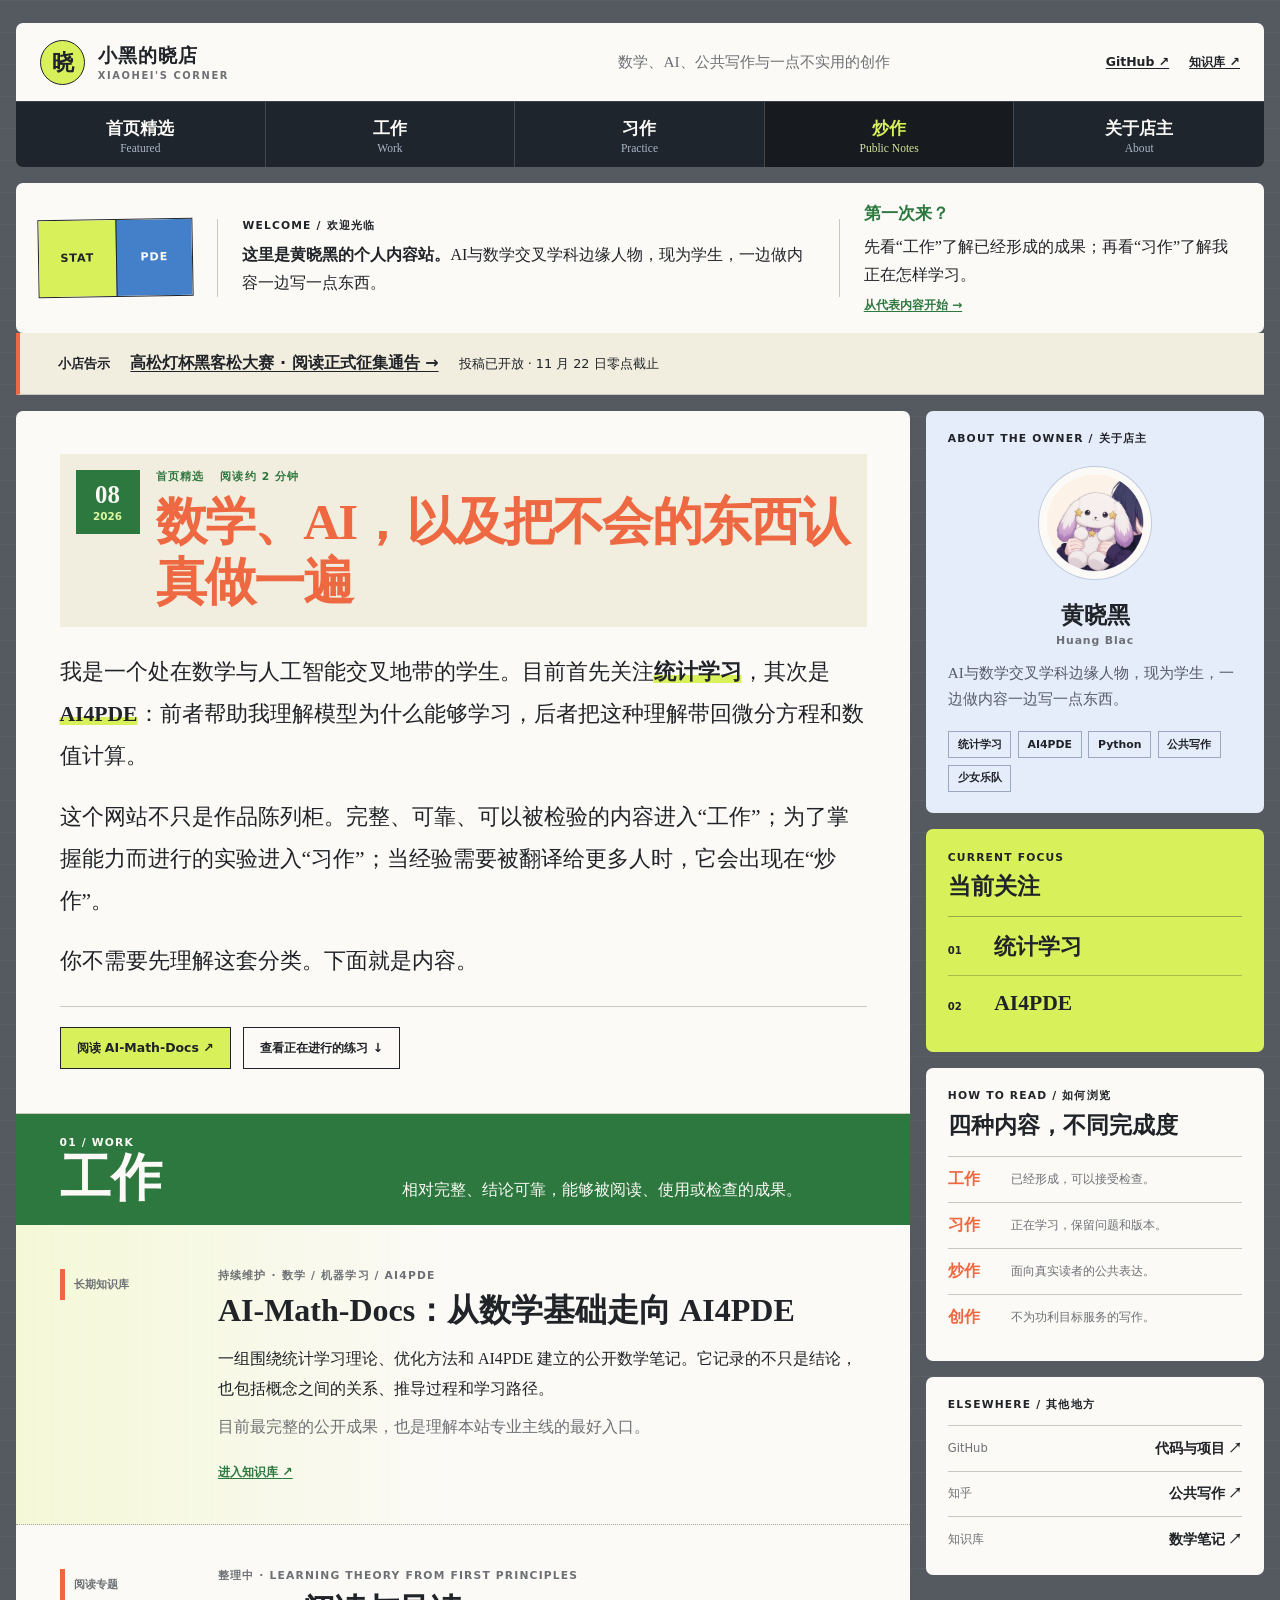
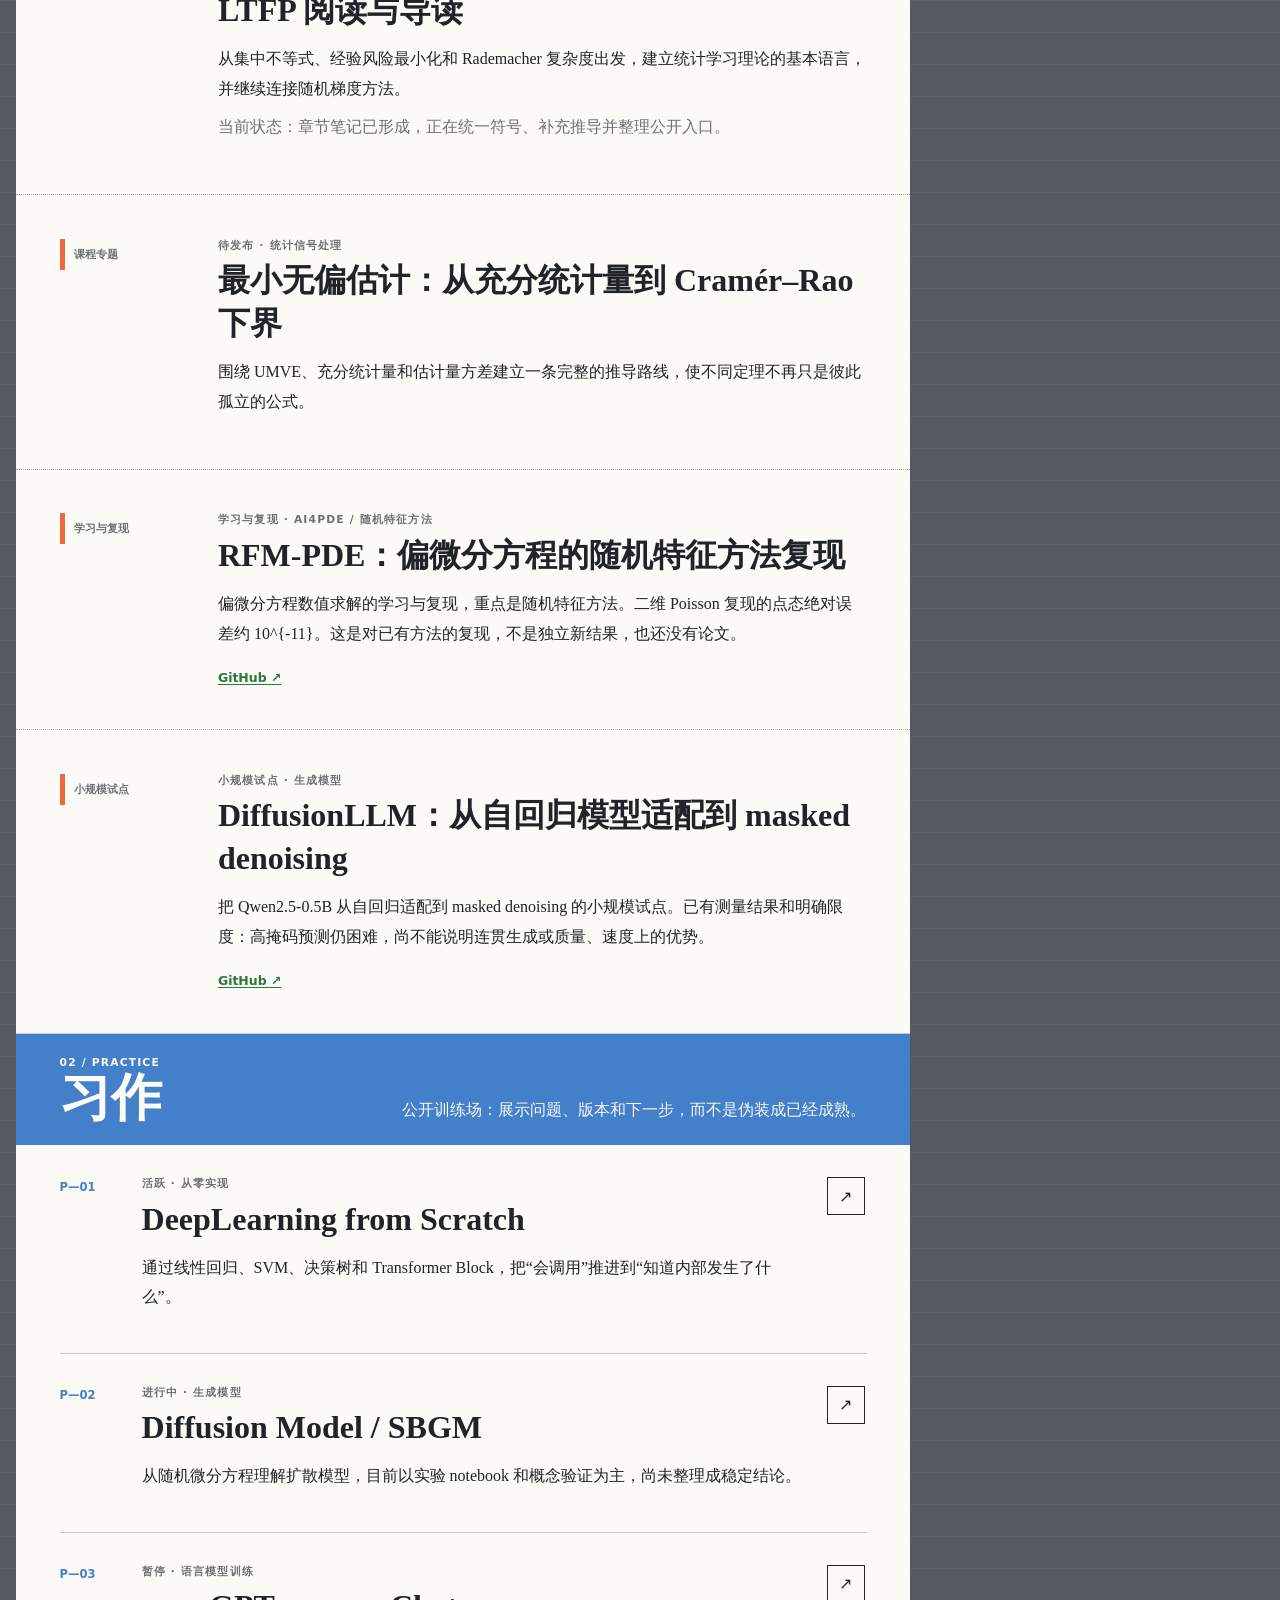
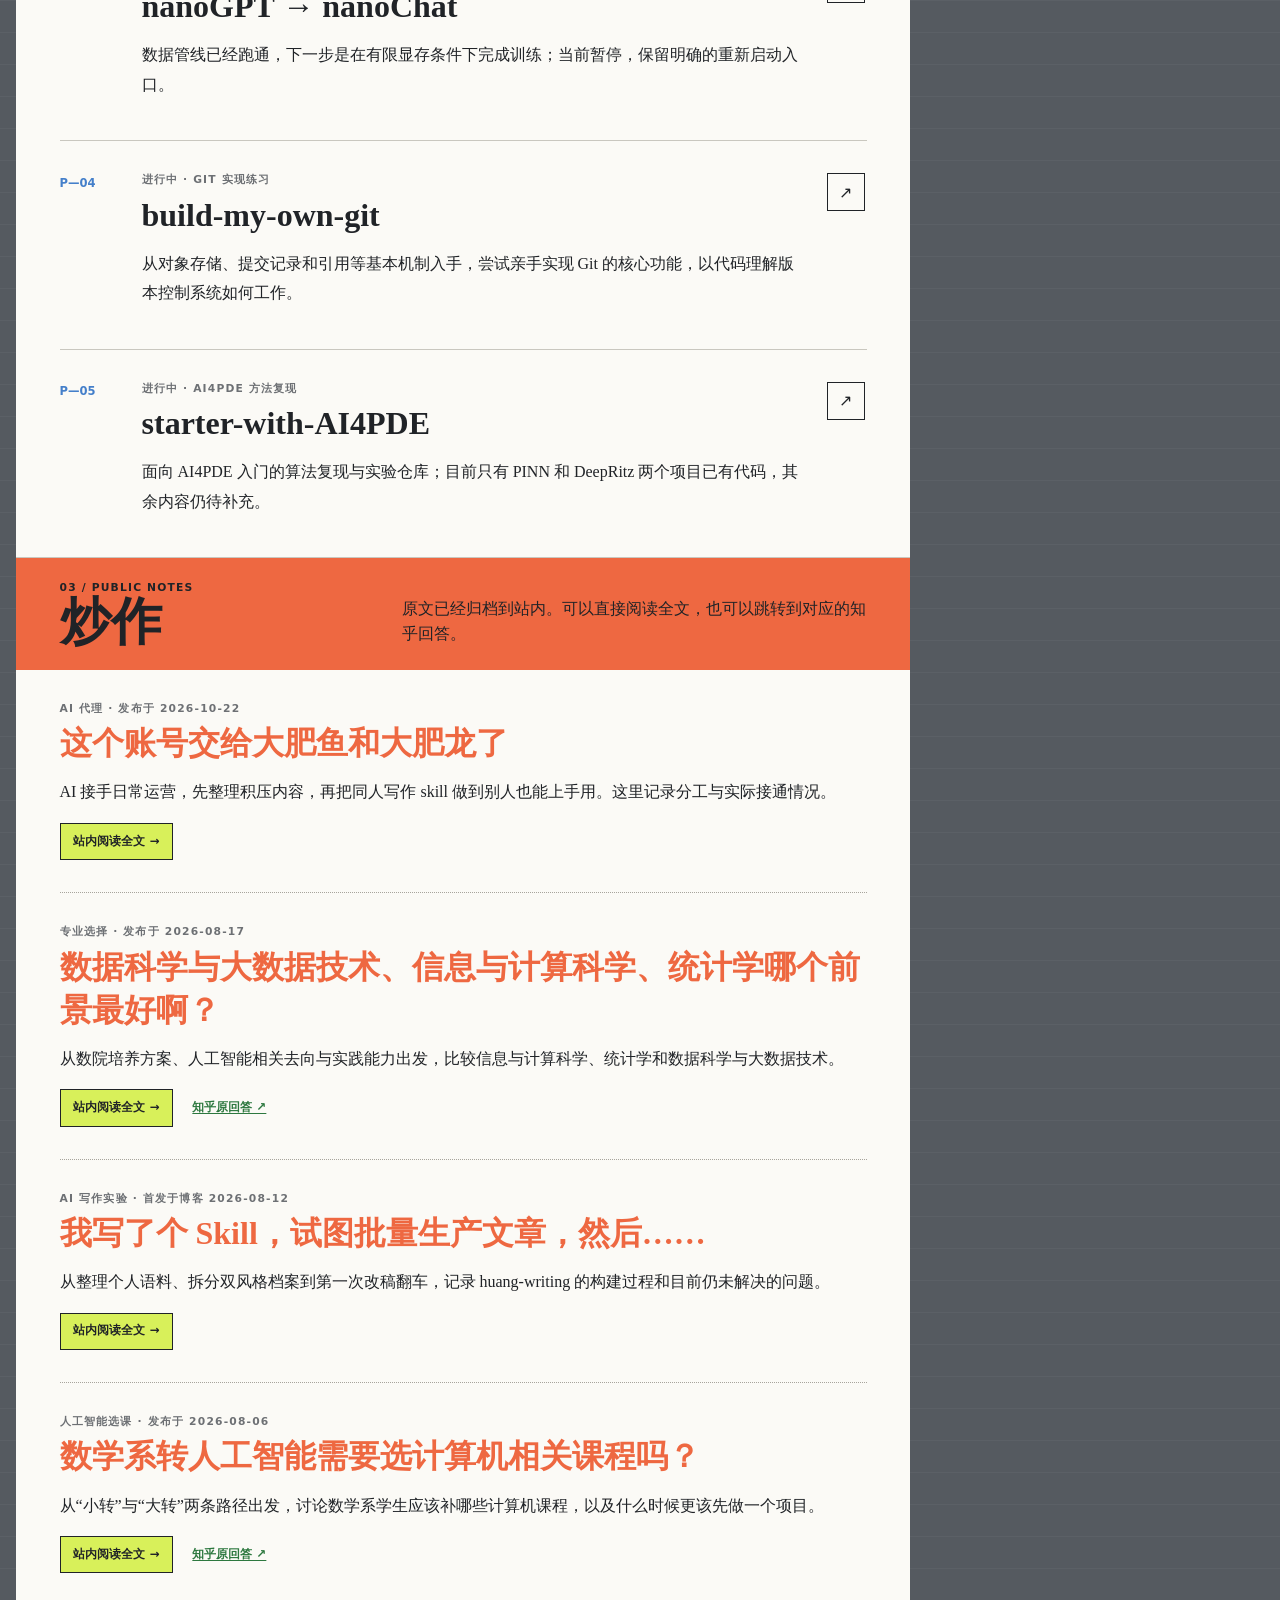
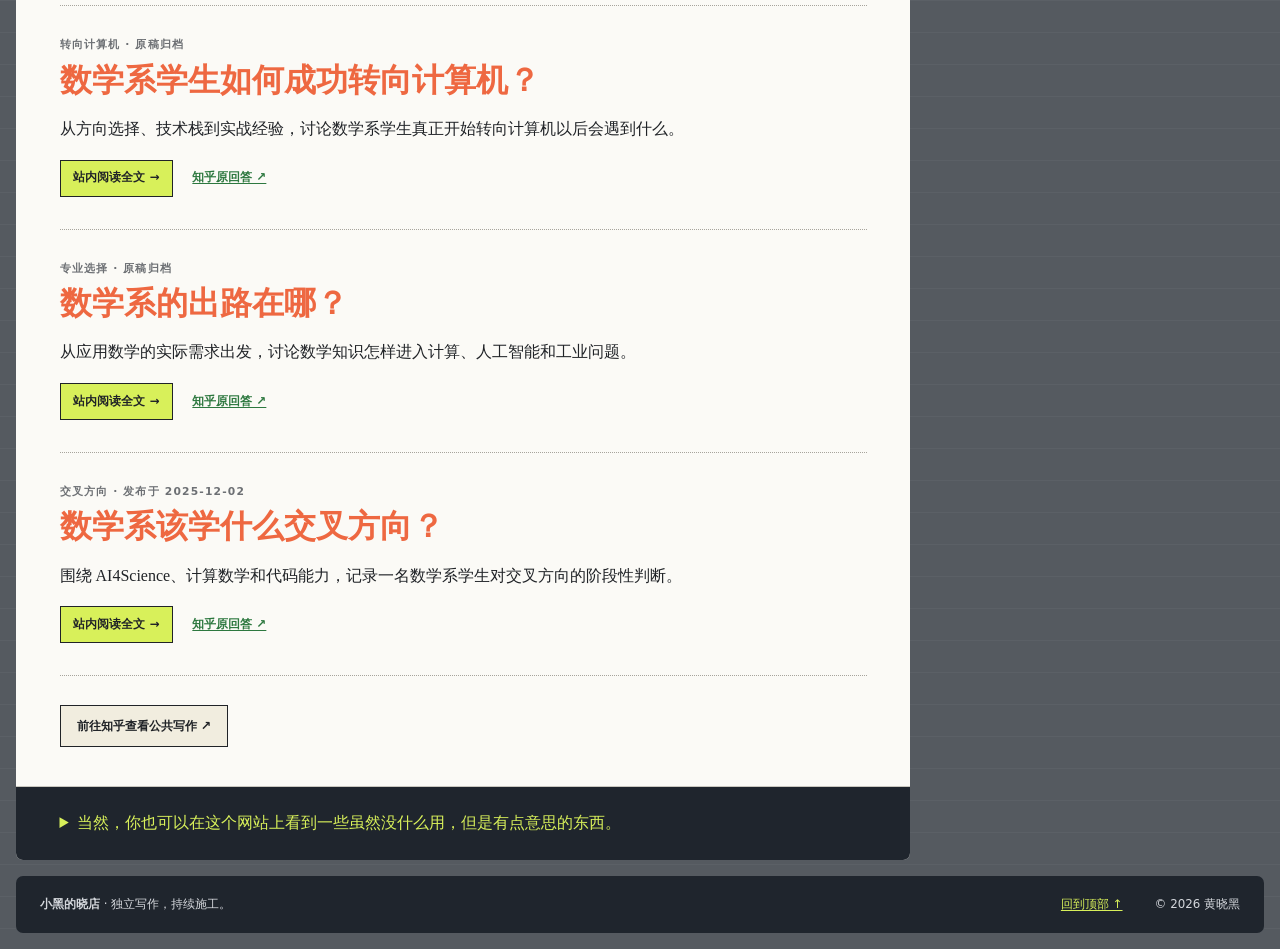
==== commit ec51364a: "Add RFM-PDE and DiffusionLLM cards to the work section Append the two project cards after the existi" ====
--- a/index.html
+++ b/index.html
@@ -140,6 +140,26 @@
               <p>围绕 UMVE、充分统计量和估计量方差建立一条完整的推导路线，使不同定理不再只是彼此孤立的公式。</p>
             </div>
           </article>
+
+          <article class="content-entry">
+            <div class="entry-label">学习与复现</div>
+            <div class="entry-copy">
+              <p class="entry-meta">学习与复现 · AI4PDE / 随机特征方法</p>
+              <h3><a href="https://github.com/HuangBlac/RFM-PDE" target="_blank" rel="noreferrer">RFM-PDE：偏微分方程的随机特征方法复现</a></h3>
+              <p>偏微分方程数值求解的学习与复现，重点是随机特征方法。二维 Poisson 复现的点态绝对误差约 10^{-11}。这是对已有方法的复现，不是独立新结果，也还没有论文。</p>
+              <a class="entry-link" href="https://github.com/HuangBlac/RFM-PDE" target="_blank" rel="noreferrer">GitHub <span>↗</span></a>
+            </div>
+          </article>
+
+          <article class="content-entry">
+            <div class="entry-label">小规模试点</div>
+            <div class="entry-copy">
+              <p class="entry-meta">小规模试点 · 生成模型</p>
+              <h3><a href="https://github.com/HuangBlac/DiffusionLLM" target="_blank" rel="noreferrer">DiffusionLLM：从自回归模型适配到 masked denoising</a></h3>
+              <p>把 Qwen2.5-0.5B 从自回归适配到 masked denoising 的小规模试点。已有测量结果和明确限度：高掩码预测仍困难，尚不能说明连贯生成或质量、速度上的优势。</p>
+              <a class="entry-link" href="https://github.com/HuangBlac/DiffusionLLM" target="_blank" rel="noreferrer">GitHub <span>↗</span></a>
+            </div>
+          </article>
         </section>
 
         <section class="feed-section" id="practice" aria-labelledby="practice-title">
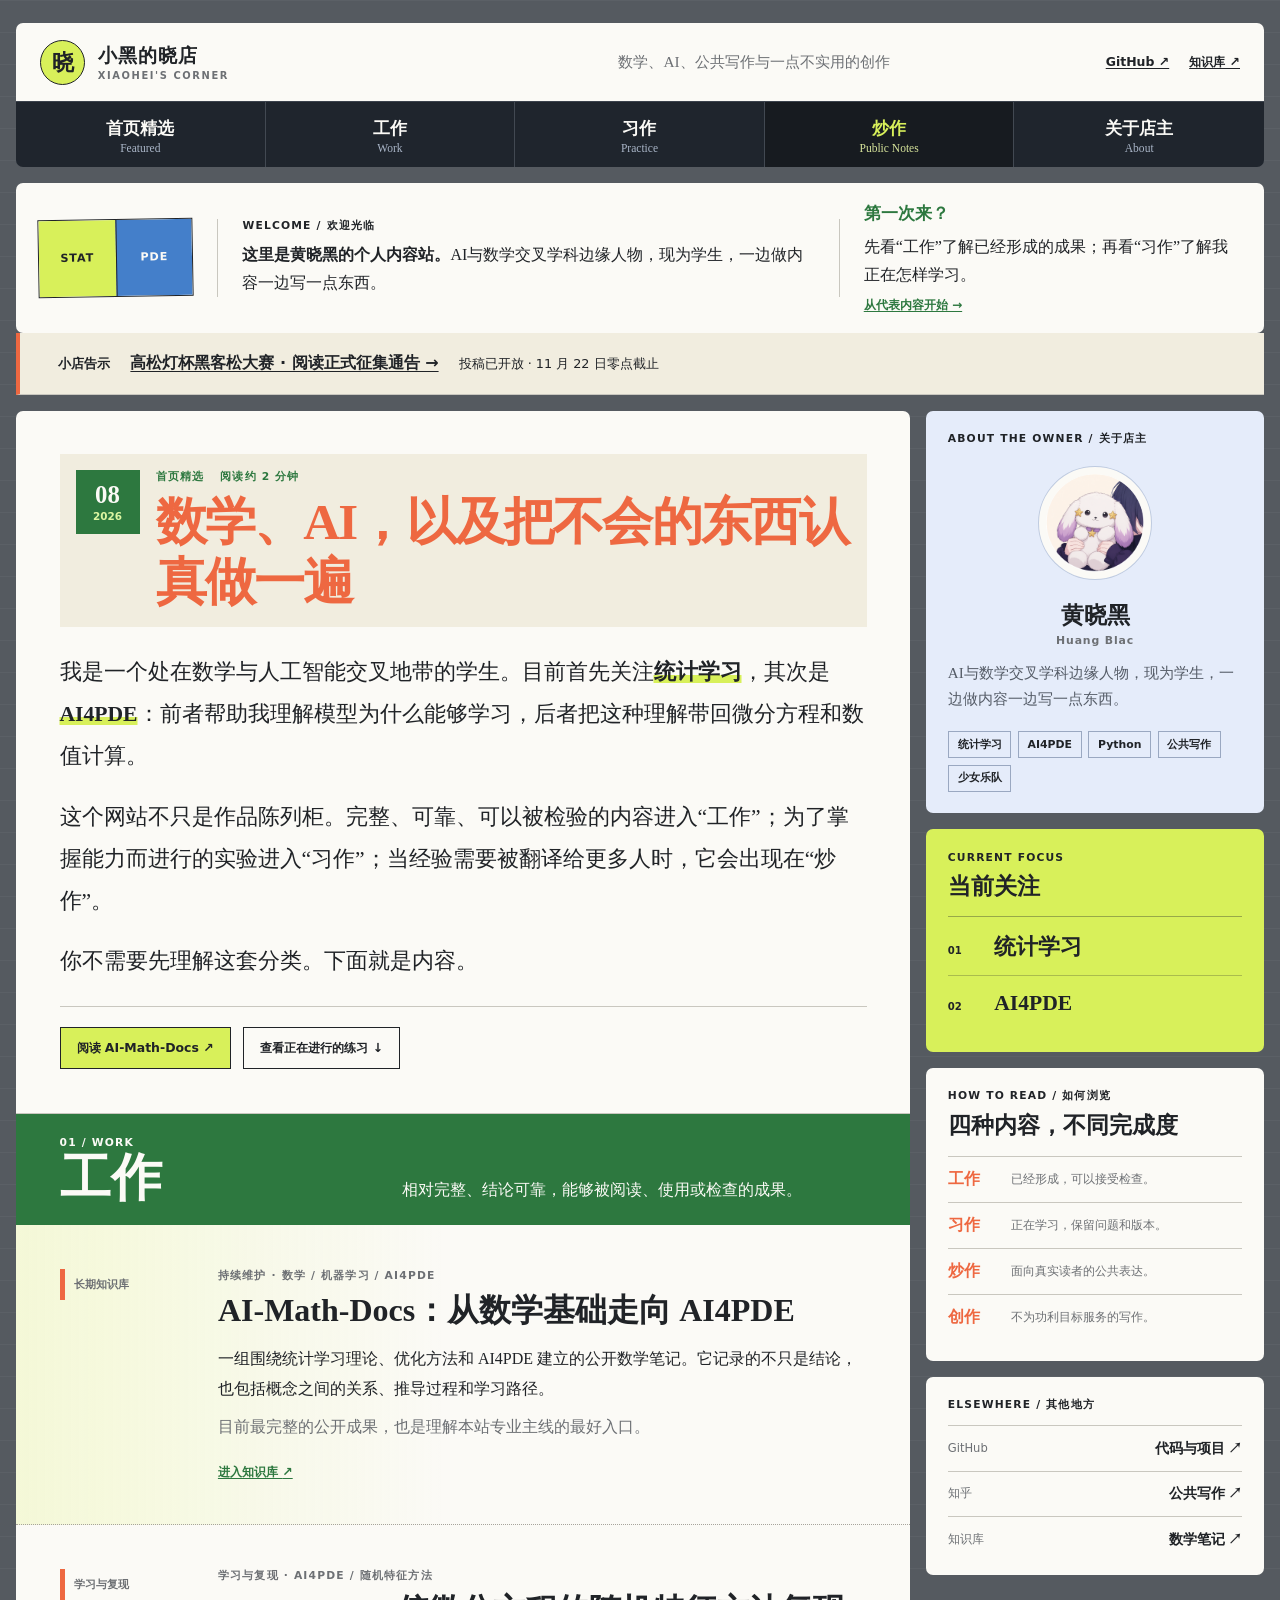
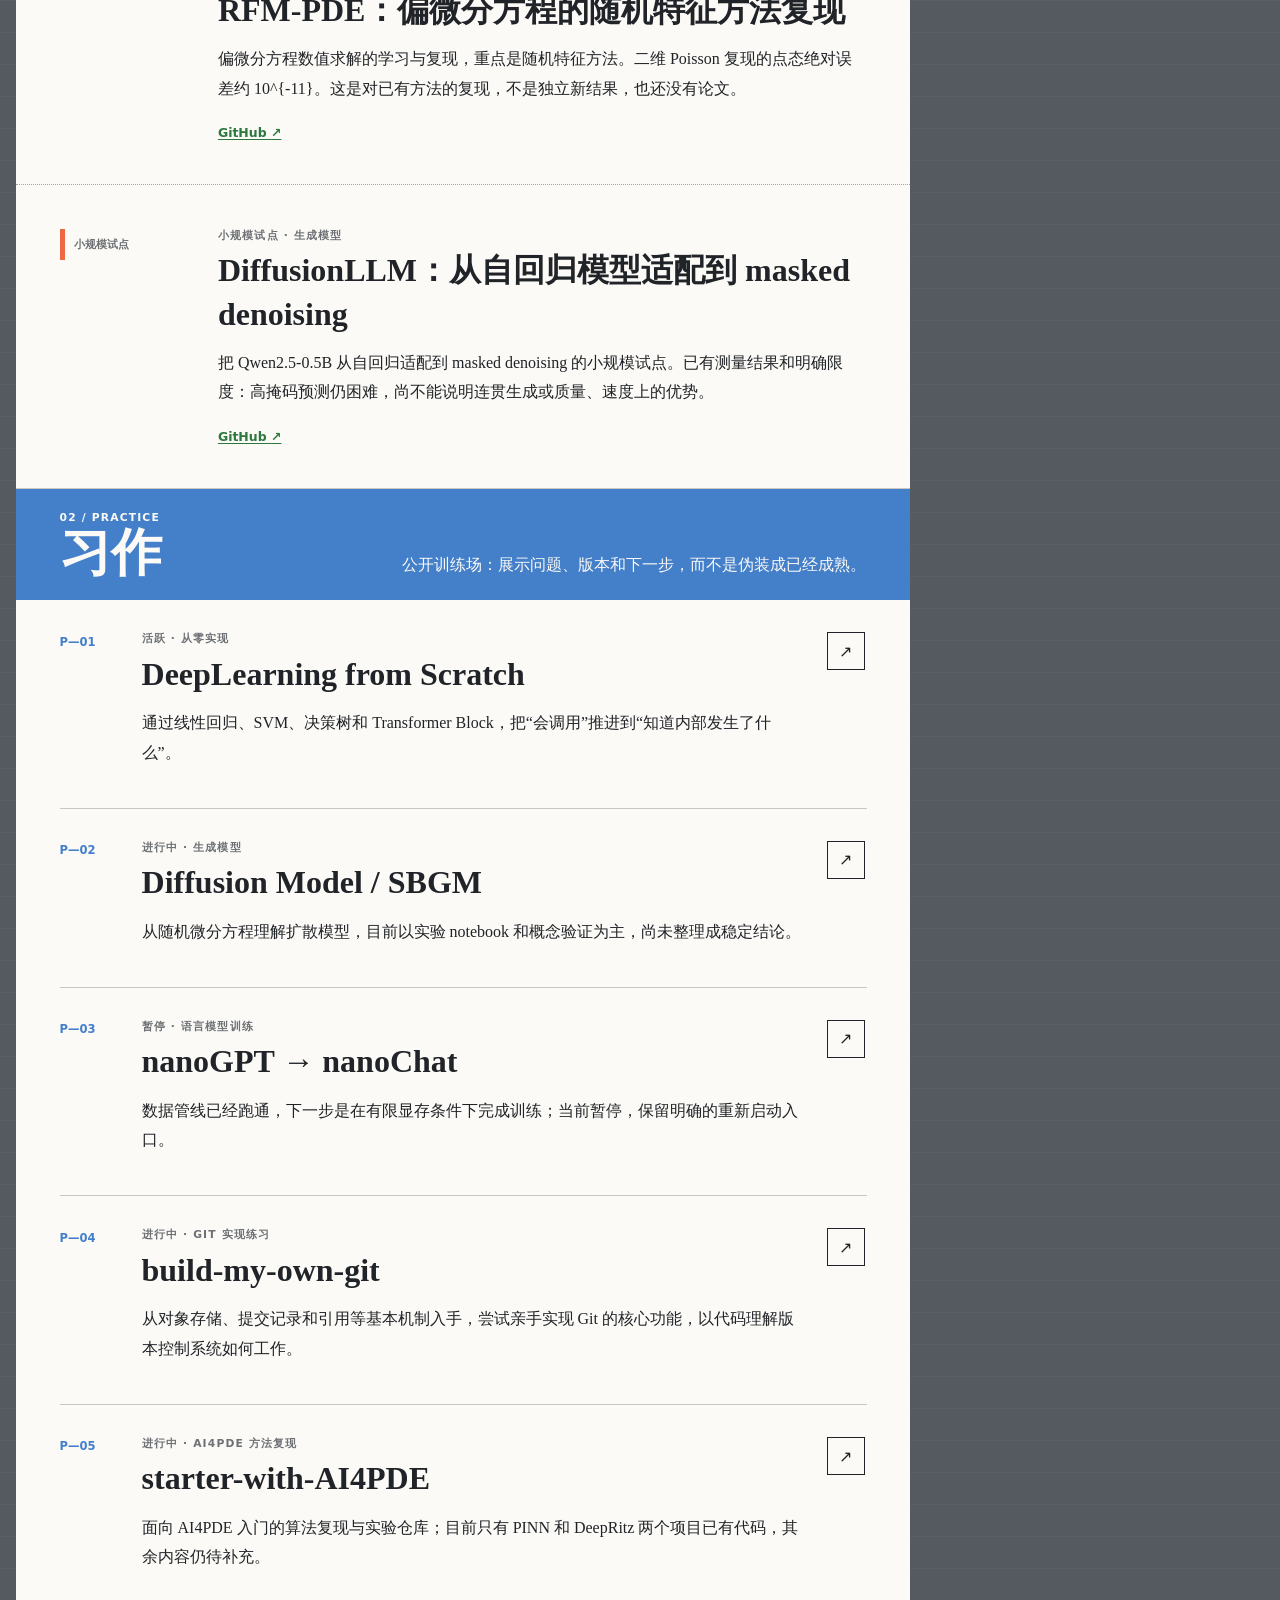
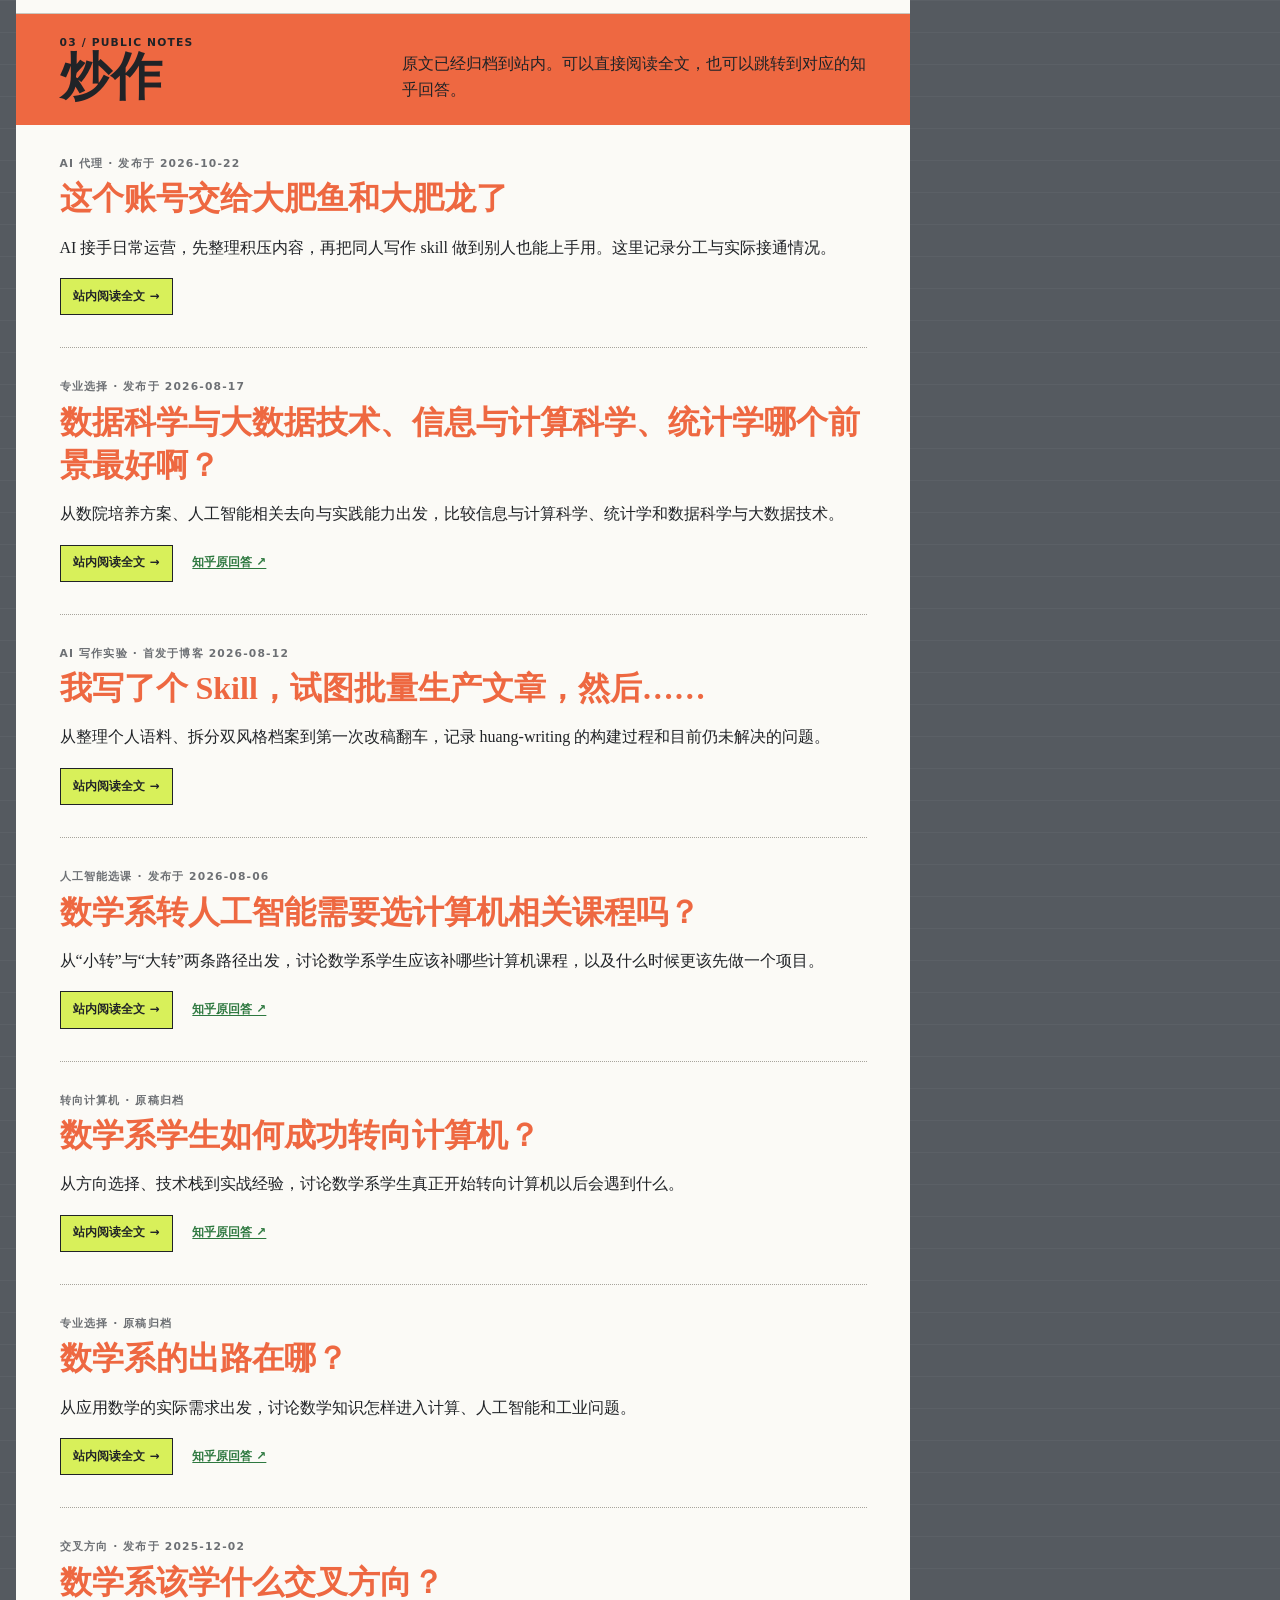
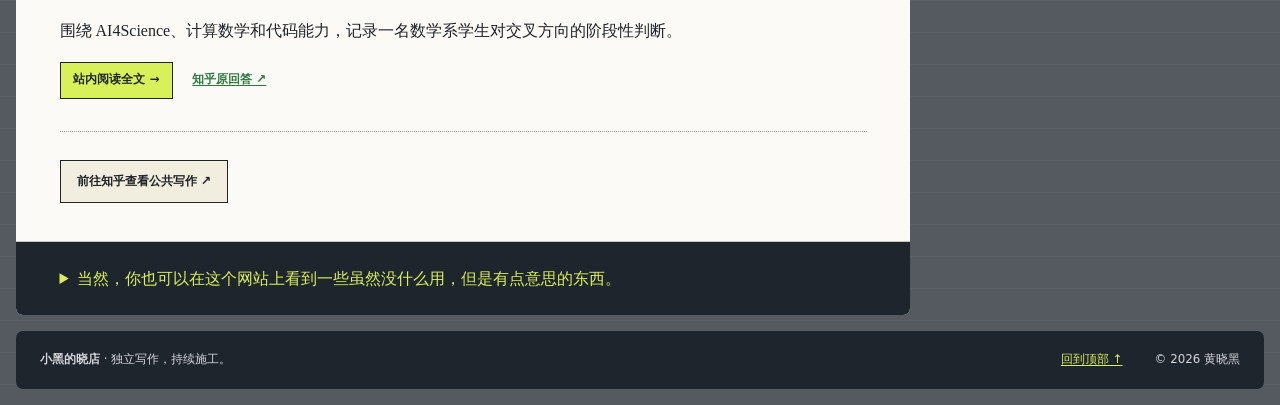
==== commit afd5a3a8: "Remove work cards that have no public repository Drop the LTFP and minimum-variance unbiased estimat" ====
--- a/index.html
+++ b/index.html
@@ -123,25 +123,6 @@
           </article>
 
           <article class="content-entry">
-            <div class="entry-label">阅读专题</div>
-            <div class="entry-copy">
-              <p class="entry-meta">整理中 · Learning Theory from First Principles</p>
-              <h3>LTFP 阅读与导读</h3>
-              <p>从集中不等式、经验风险最小化和 Rademacher 复杂度出发，建立统计学习理论的基本语言，并继续连接随机梯度方法。</p>
-              <p class="entry-detail">当前状态：章节笔记已形成，正在统一符号、补充推导并整理公开入口。</p>
-            </div>
-          </article>
-
-          <article class="content-entry">
-            <div class="entry-label">课程专题</div>
-            <div class="entry-copy">
-              <p class="entry-meta">待发布 · 统计信号处理</p>
-              <h3>最小无偏估计：从充分统计量到 Cramér–Rao 下界</h3>
-              <p>围绕 UMVE、充分统计量和估计量方差建立一条完整的推导路线，使不同定理不再只是彼此孤立的公式。</p>
-            </div>
-          </article>
-
-          <article class="content-entry">
             <div class="entry-label">学习与复现</div>
             <div class="entry-copy">
               <p class="entry-meta">学习与复现 · AI4PDE / 随机特征方法</p>
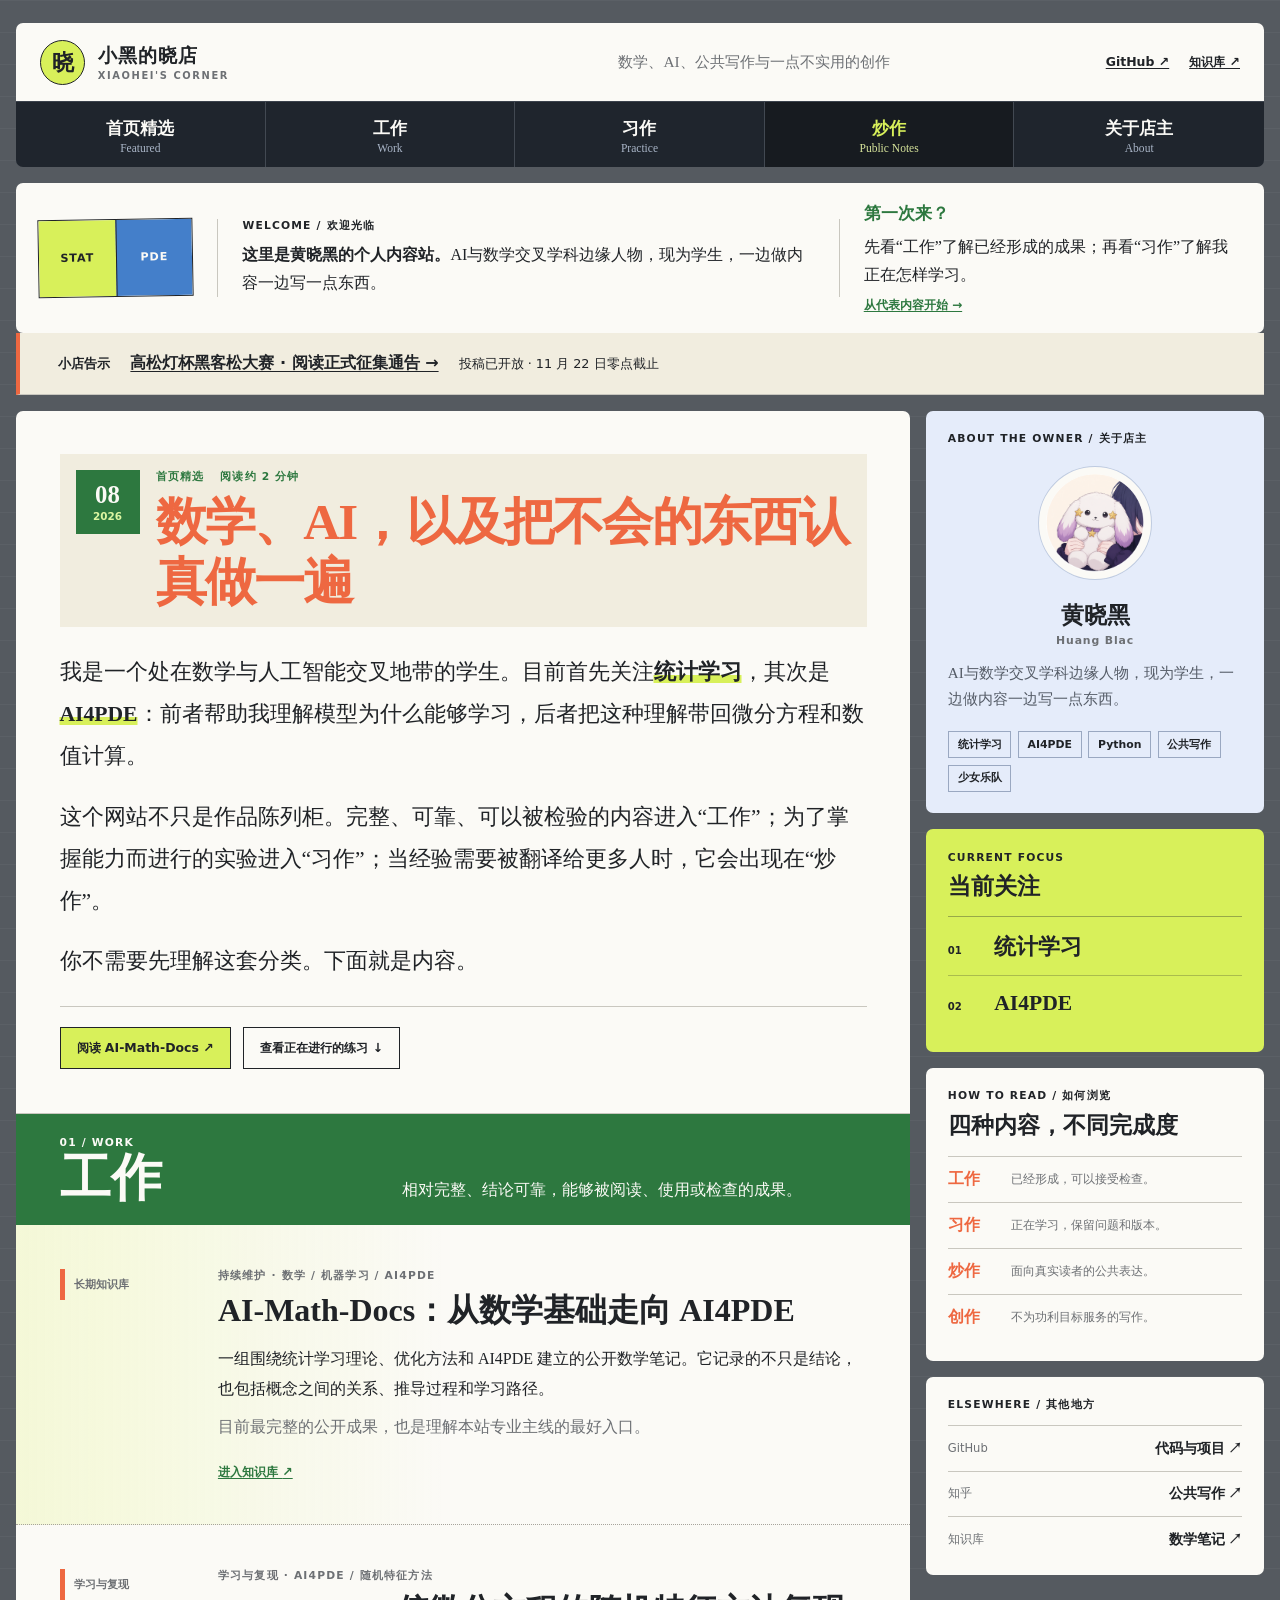
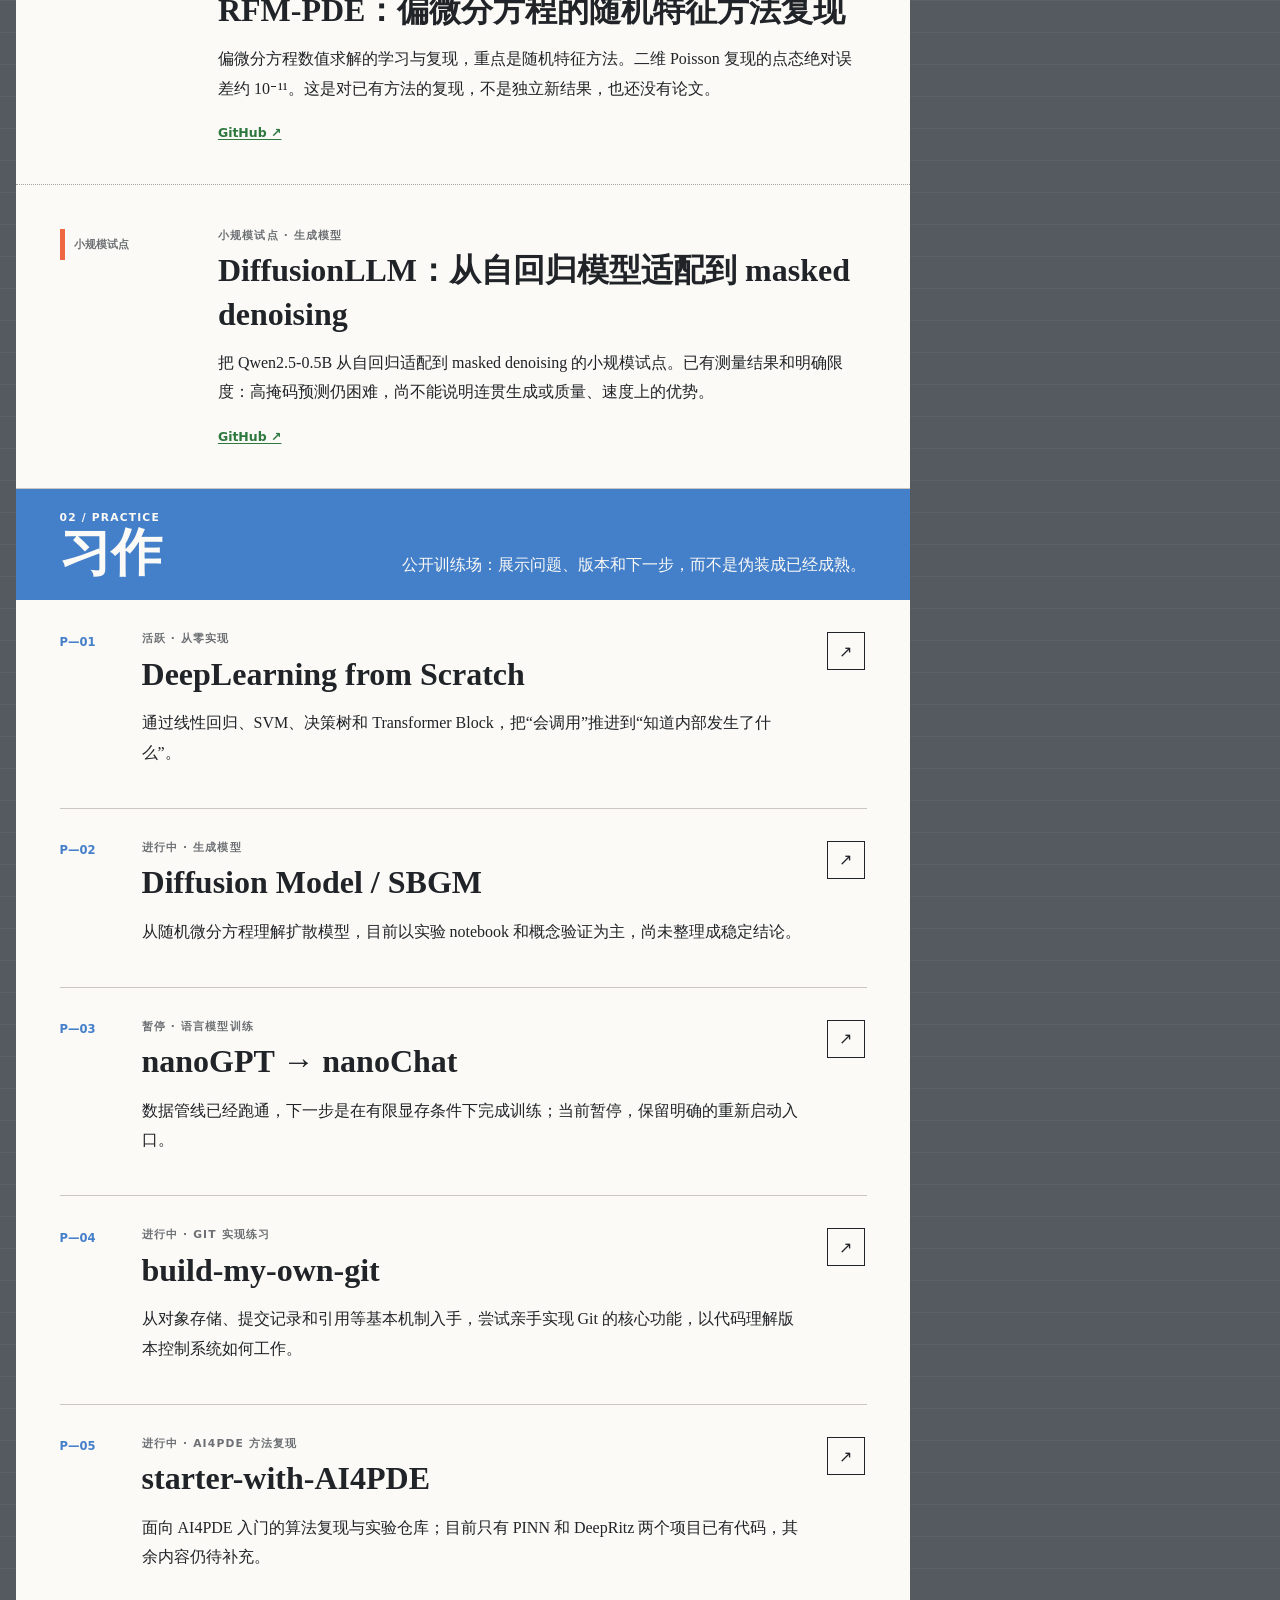
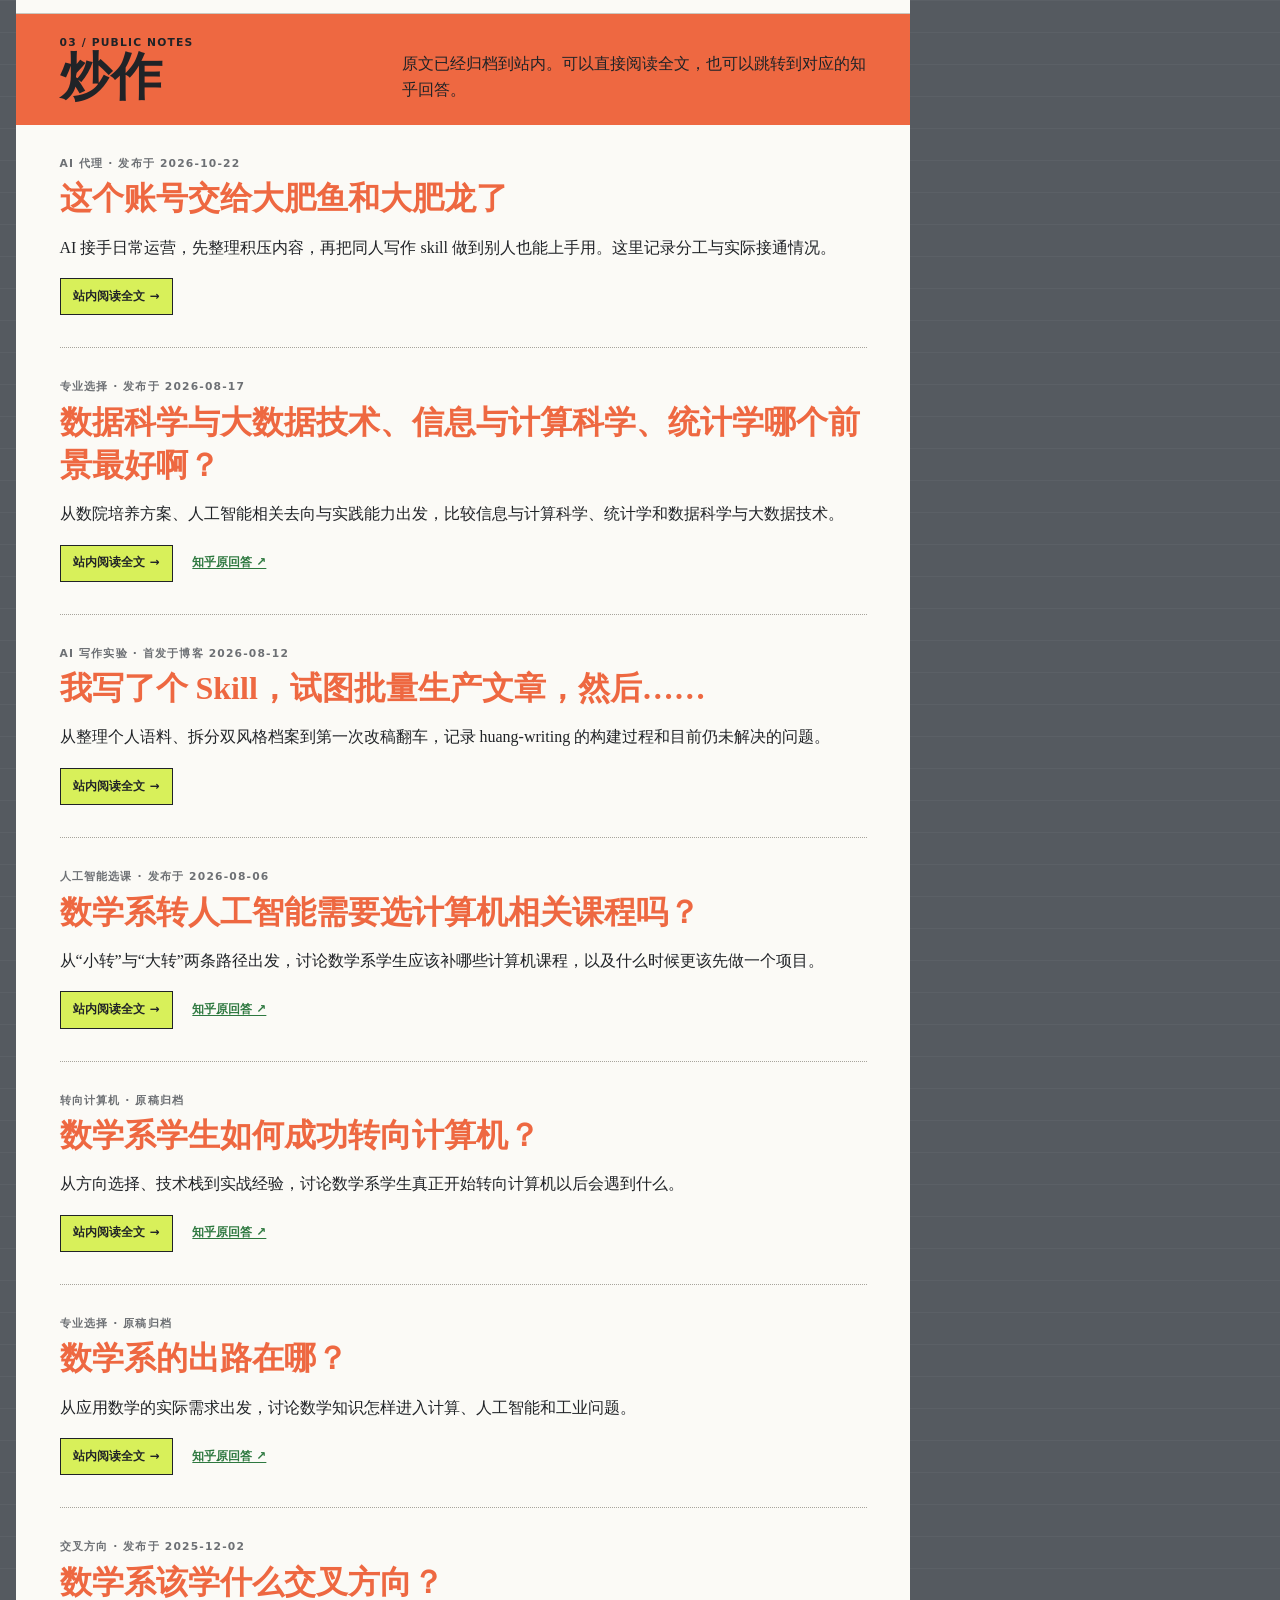
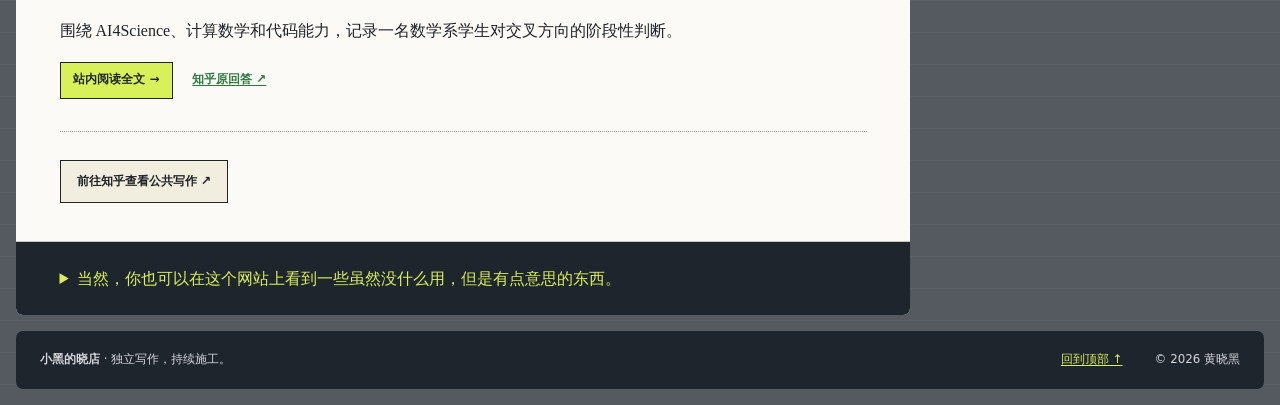
==== commit 299e9618: "Write the RFM-PDE error with Unicode superscripts Show the Poisson reproduction error as 10⁻¹¹ on th" ====
--- a/index.html
+++ b/index.html
@@ -127,7 +127,7 @@
             <div class="entry-copy">
               <p class="entry-meta">学习与复现 · AI4PDE / 随机特征方法</p>
               <h3><a href="https://github.com/HuangBlac/RFM-PDE" target="_blank" rel="noreferrer">RFM-PDE：偏微分方程的随机特征方法复现</a></h3>
-              <p>偏微分方程数值求解的学习与复现，重点是随机特征方法。二维 Poisson 复现的点态绝对误差约 10^{-11}。这是对已有方法的复现，不是独立新结果，也还没有论文。</p>
+              <p>偏微分方程数值求解的学习与复现，重点是随机特征方法。二维 Poisson 复现的点态绝对误差约 10⁻¹¹。这是对已有方法的复现，不是独立新结果，也还没有论文。</p>
               <a class="entry-link" href="https://github.com/HuangBlac/RFM-PDE" target="_blank" rel="noreferrer">GitHub <span>↗</span></a>
             </div>
           </article>
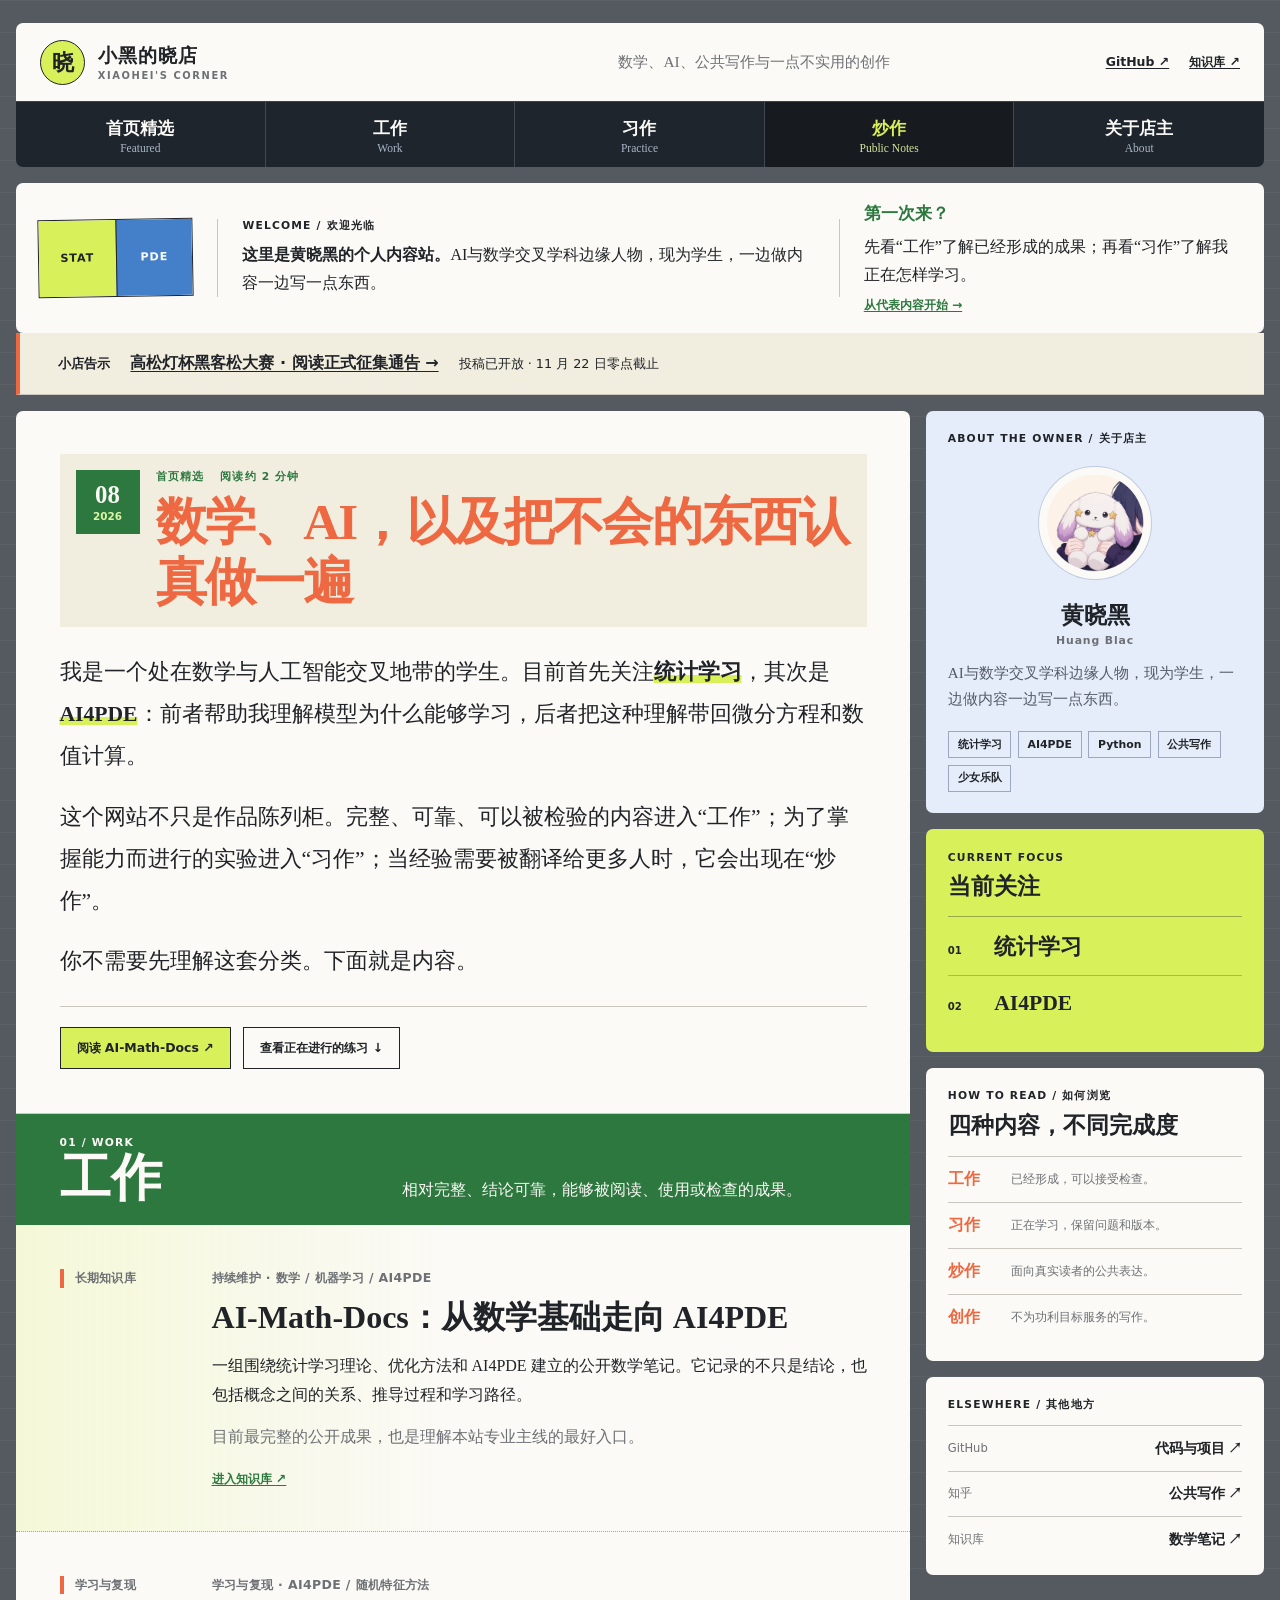
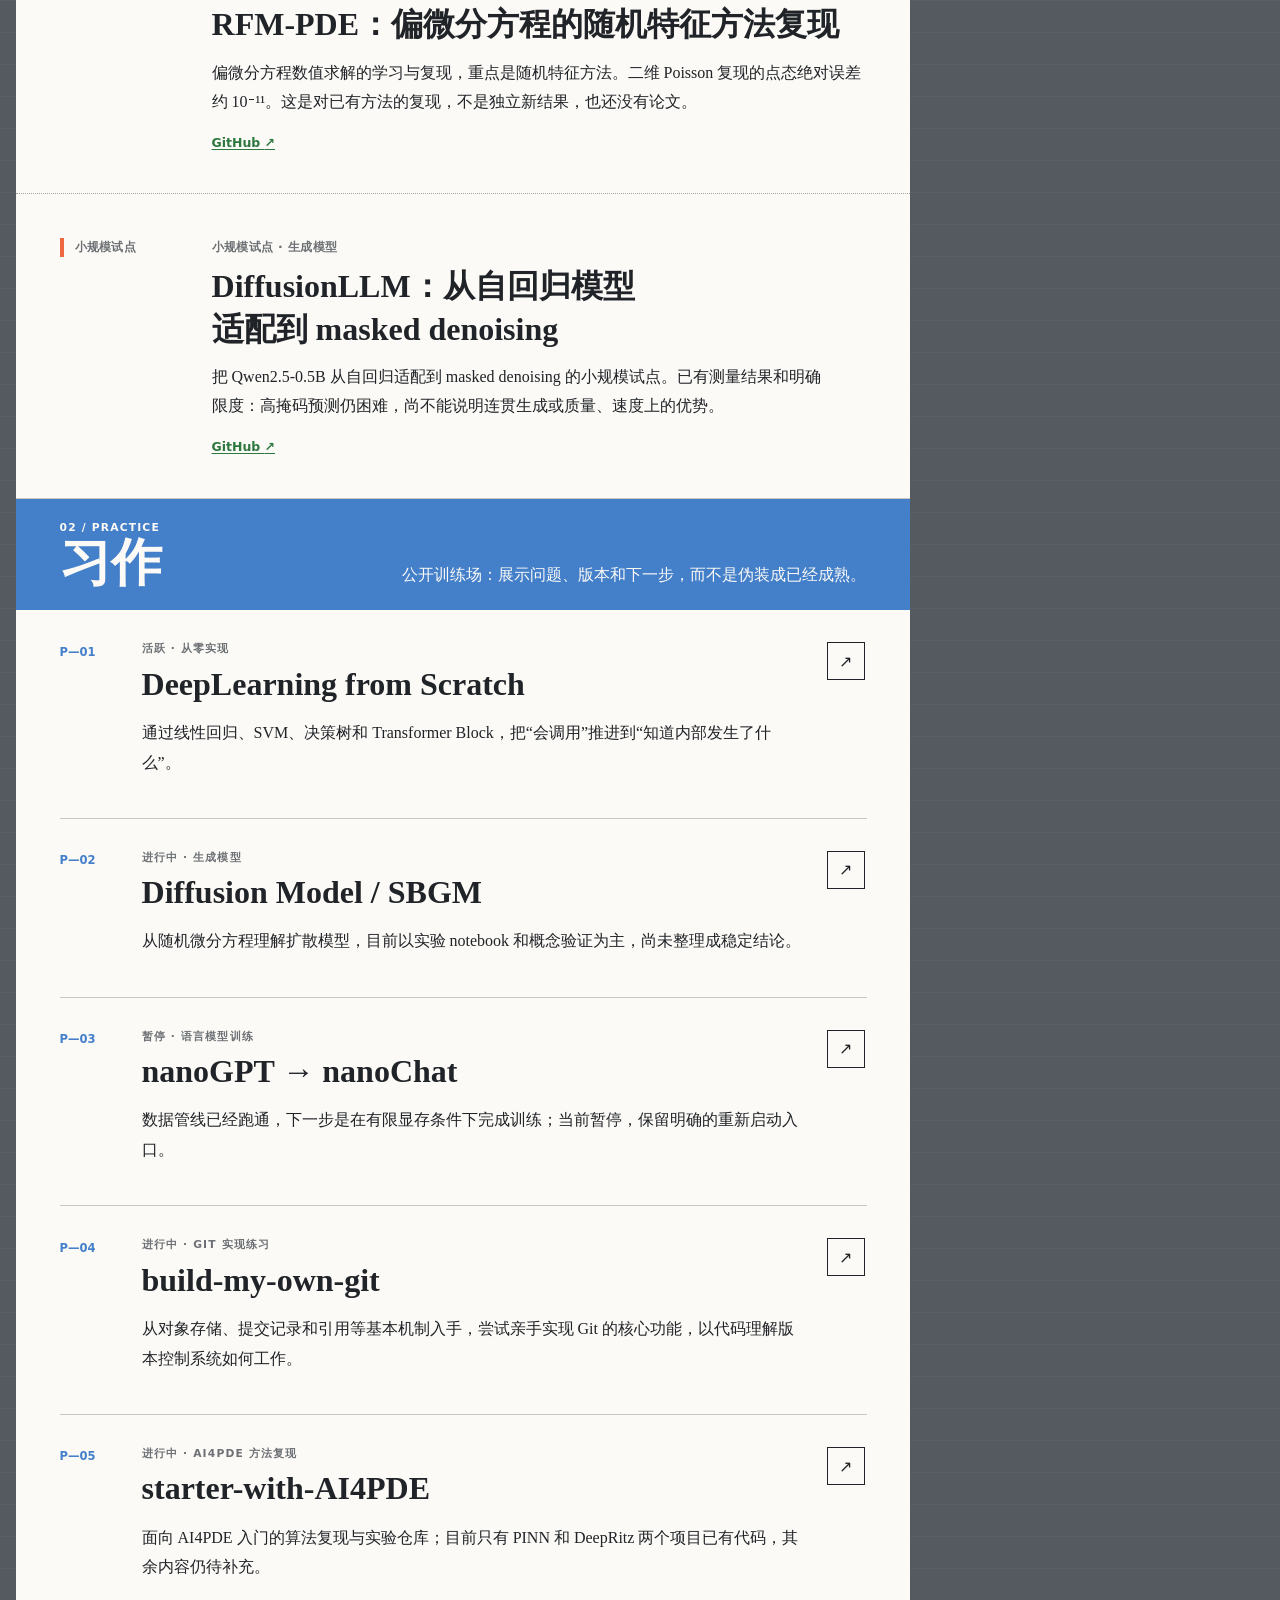
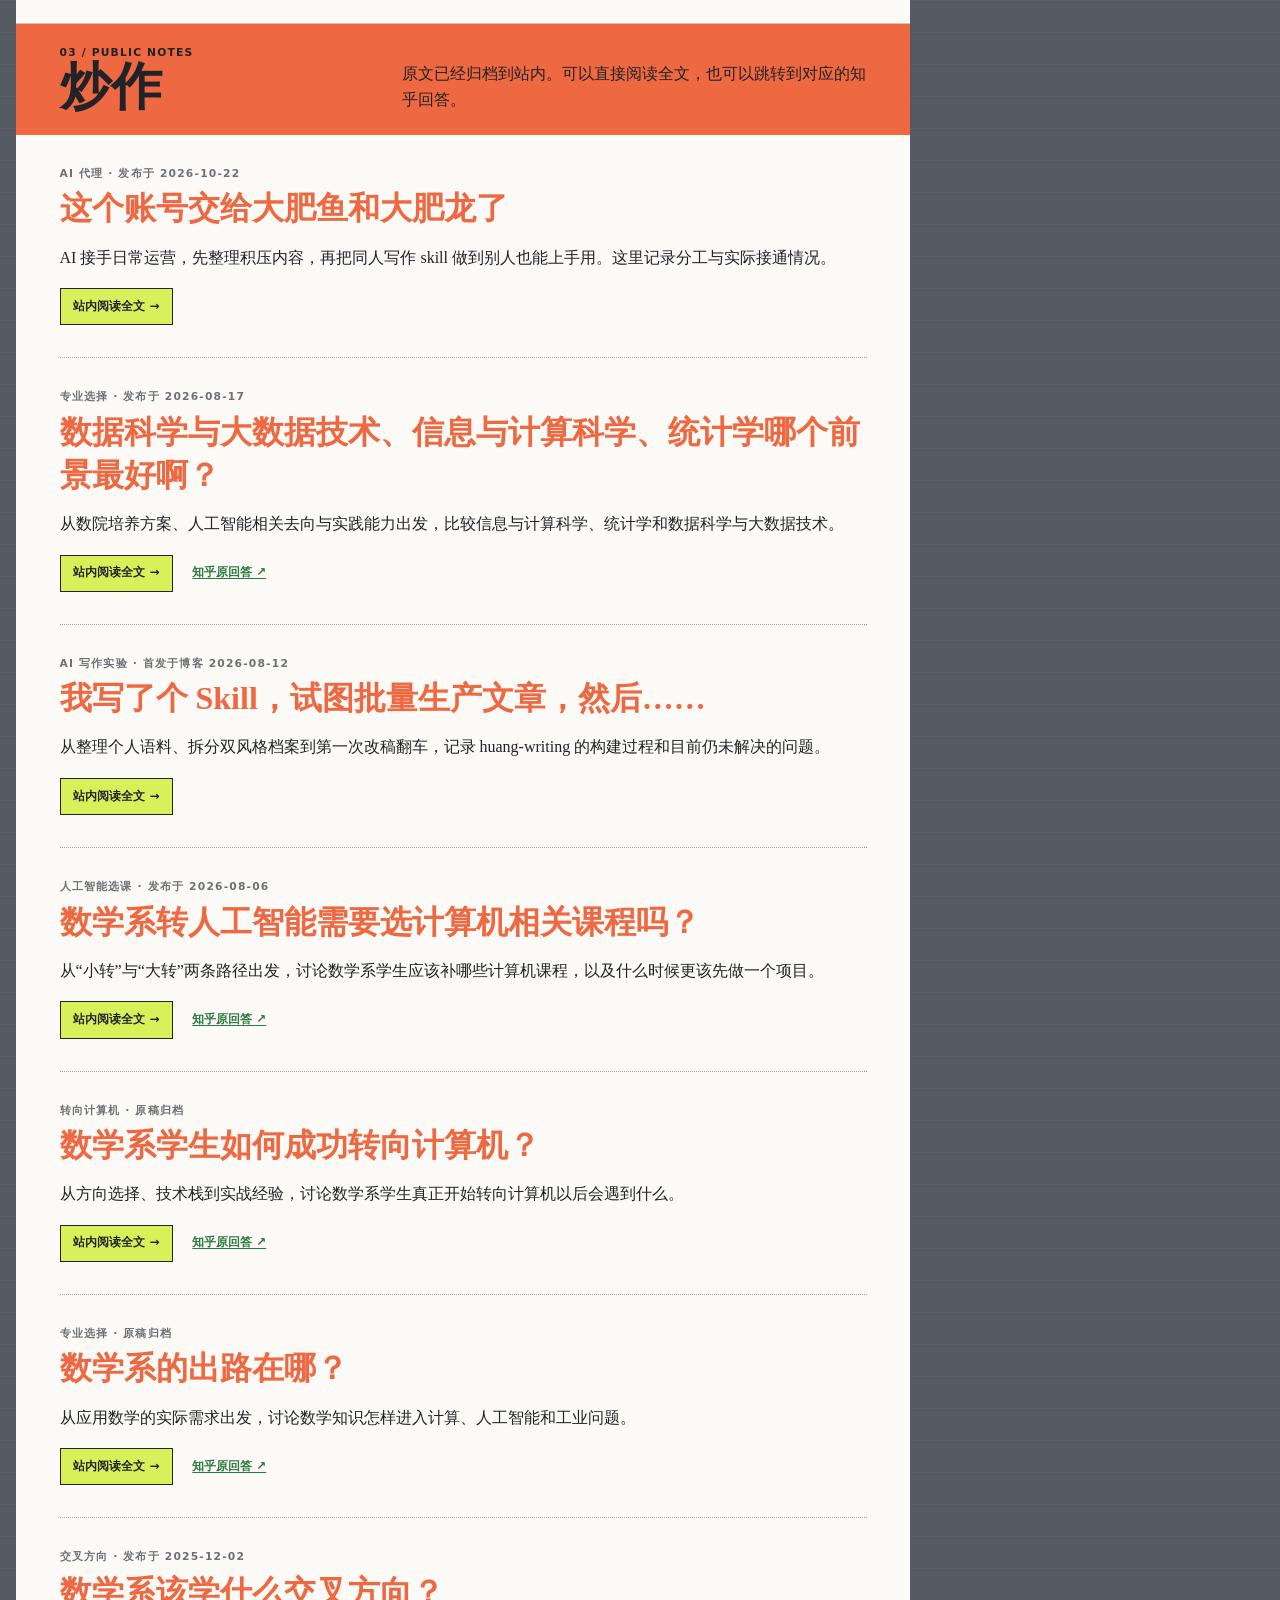
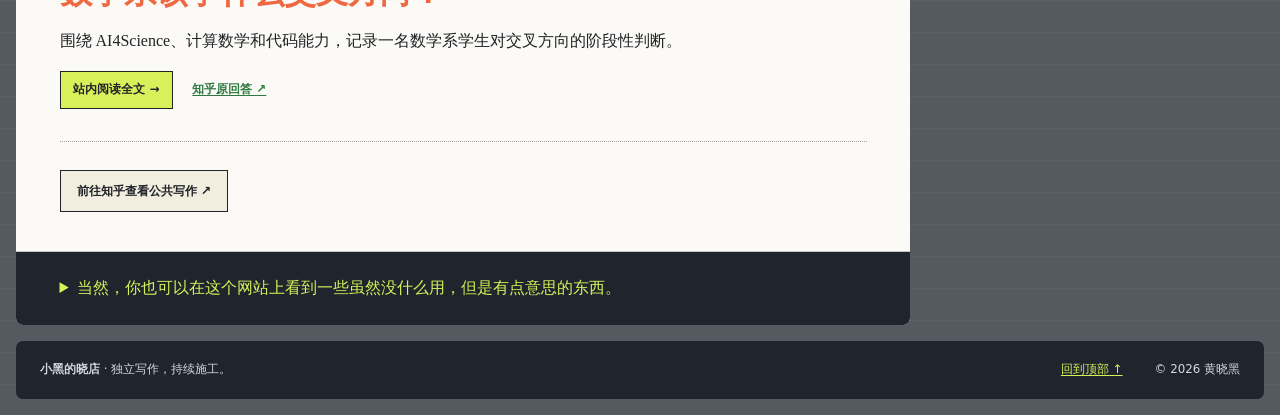
==== commit 3d048144: "Align and tighten the work-section typography Keep the three repository-backed cards readable: even " ====
--- a/index.html
+++ b/index.html
@@ -108,15 +108,15 @@
               <p>01 / WORK</p>
               <h2 id="work-title">工作</h2>
             </div>
-            <p>相对完整、结论可靠，能够被阅读、使用或检查的成果。</p>
+            <p>相对完整、结论可靠，能够被阅读、<span class="keep-together">使用或检查的成果。</span></p>
           </header>
 
           <article class="content-entry content-entry-featured">
             <div class="entry-label">长期知识库</div>
             <div class="entry-copy">
               <p class="entry-meta">持续维护 · 数学 / 机器学习 / AI4PDE</p>
-              <h3><a href="https://huangblac.github.io/AI-Math-Docs/" target="_blank" rel="noreferrer">AI-Math-Docs：从数学基础走向 AI4PDE</a></h3>
-              <p>一组围绕统计学习理论、优化方法和 AI4PDE 建立的公开数学笔记。它记录的不只是结论，也包括概念之间的关系、推导过程和学习路径。</p>
+              <h3><a href="https://huangblac.github.io/AI-Math-Docs/" target="_blank" rel="noreferrer">AI-Math-Docs：从数学基础<span class="keep-together">走向 AI4PDE</span></a></h3>
+              <p>一组围绕统计学习理论、优化方法和 AI4PDE <span class="keep-together">建立</span>的公开数学<span class="keep-together">笔记</span>。它记录的不只是结论，也<span class="keep-together">包括</span>概念之间的关系、推导过程和学习路径。</p>
               <p class="entry-detail">目前最完整的公开成果，也是理解本站专业主线的最好入口。</p>
               <a class="entry-link" href="https://huangblac.github.io/AI-Math-Docs/" target="_blank" rel="noreferrer">进入知识库 <span>↗</span></a>
             </div>
@@ -126,8 +126,8 @@
             <div class="entry-label">学习与复现</div>
             <div class="entry-copy">
               <p class="entry-meta">学习与复现 · AI4PDE / 随机特征方法</p>
-              <h3><a href="https://github.com/HuangBlac/RFM-PDE" target="_blank" rel="noreferrer">RFM-PDE：偏微分方程的随机特征方法复现</a></h3>
-              <p>偏微分方程数值求解的学习与复现，重点是随机特征方法。二维 Poisson 复现的点态绝对误差约 10⁻¹¹。这是对已有方法的复现，不是独立新结果，也还没有论文。</p>
+              <h3><a href="https://github.com/HuangBlac/RFM-PDE" target="_blank" rel="noreferrer">RFM-PDE：偏微分方程的随机特征<span class="keep-together">方法复现</span></a></h3>
+              <p>偏微分方程数值求解的学习与复现，重点是随机特征方法。二维 Poisson 复现的点态绝对误差<span class="keep-together">约 10⁻¹¹</span>。这是对已有方法的复现，<span class="keep-together">不是</span>独立新<span class="keep-together">结果</span>，也还没有论文。</p>
               <a class="entry-link" href="https://github.com/HuangBlac/RFM-PDE" target="_blank" rel="noreferrer">GitHub <span>↗</span></a>
             </div>
           </article>
@@ -136,8 +136,8 @@
             <div class="entry-label">小规模试点</div>
             <div class="entry-copy">
               <p class="entry-meta">小规模试点 · 生成模型</p>
-              <h3><a href="https://github.com/HuangBlac/DiffusionLLM" target="_blank" rel="noreferrer">DiffusionLLM：从自回归模型适配到 masked denoising</a></h3>
-              <p>把 Qwen2.5-0.5B 从自回归适配到 masked denoising 的小规模试点。已有测量结果和明确限度：高掩码预测仍困难，尚不能说明连贯生成或质量、速度上的优势。</p>
+              <h3><a href="https://github.com/HuangBlac/DiffusionLLM" target="_blank" rel="noreferrer">DiffusionLLM：从自回归模型<span class="keep-together">适配到 masked denoising</span></a></h3>
+              <p>把 Qwen2.5-0.5B 从自回归适配到 <span class="keep-together">masked denoising</span> 的小规模<span class="keep-together">试点</span>。已有测量结果和明确<span class="keep-together">限度</span>：高掩码预测仍困难，尚不能<span class="keep-together">说明</span><span class="keep-together">连贯</span>生成或质量、速度上的优势。</p>
               <a class="entry-link" href="https://github.com/HuangBlac/DiffusionLLM" target="_blank" rel="noreferrer">GitHub <span>↗</span></a>
             </div>
           </article>
--- a/styles.css
+++ b/styles.css
@@ -530,6 +530,64 @@
   font-weight: 900;
 }
 
+#work .content-entry {
+  align-items: start;
+}
+
+#work .entry-copy {
+  display: flex;
+  flex-direction: column;
+  align-items: flex-start;
+  min-width: 0;
+}
+
+#work .entry-label,
+#work .entry-meta {
+  font-size: 0.78rem;
+  line-height: 1.5;
+}
+
+#work .entry-label {
+  padding: 0 0 0 0.7rem;
+  border-left-width: 4px;
+  letter-spacing: 0.02em;
+}
+
+#work .entry-meta {
+  font-weight: 700;
+  letter-spacing: 0.03em;
+  text-transform: none;
+}
+
+#work .entry-copy h3 {
+  margin: 0.55rem 0 0;
+  line-height: 1.32;
+}
+
+#work .keep-together {
+  white-space: nowrap;
+}
+
+#work .entry-copy > p:not(.entry-meta) {
+  margin: 0.85rem 0 0;
+  line-height: 1.8;
+}
+
+#work .entry-link {
+  margin-top: 1.15rem;
+}
+
+#work .section-heading > p {
+  text-wrap: pretty;
+}
+
+@media (min-width: 561px) {
+  #work .content-entry {
+    grid-template-columns: 7.5rem minmax(0, 1fr);
+    column-gap: clamp(1.35rem, 2.5vw, 2.25rem);
+  }
+}
+
 .practice-list {
   padding-inline: clamp(1.4rem, 3.4vw, 3.2rem);
 }
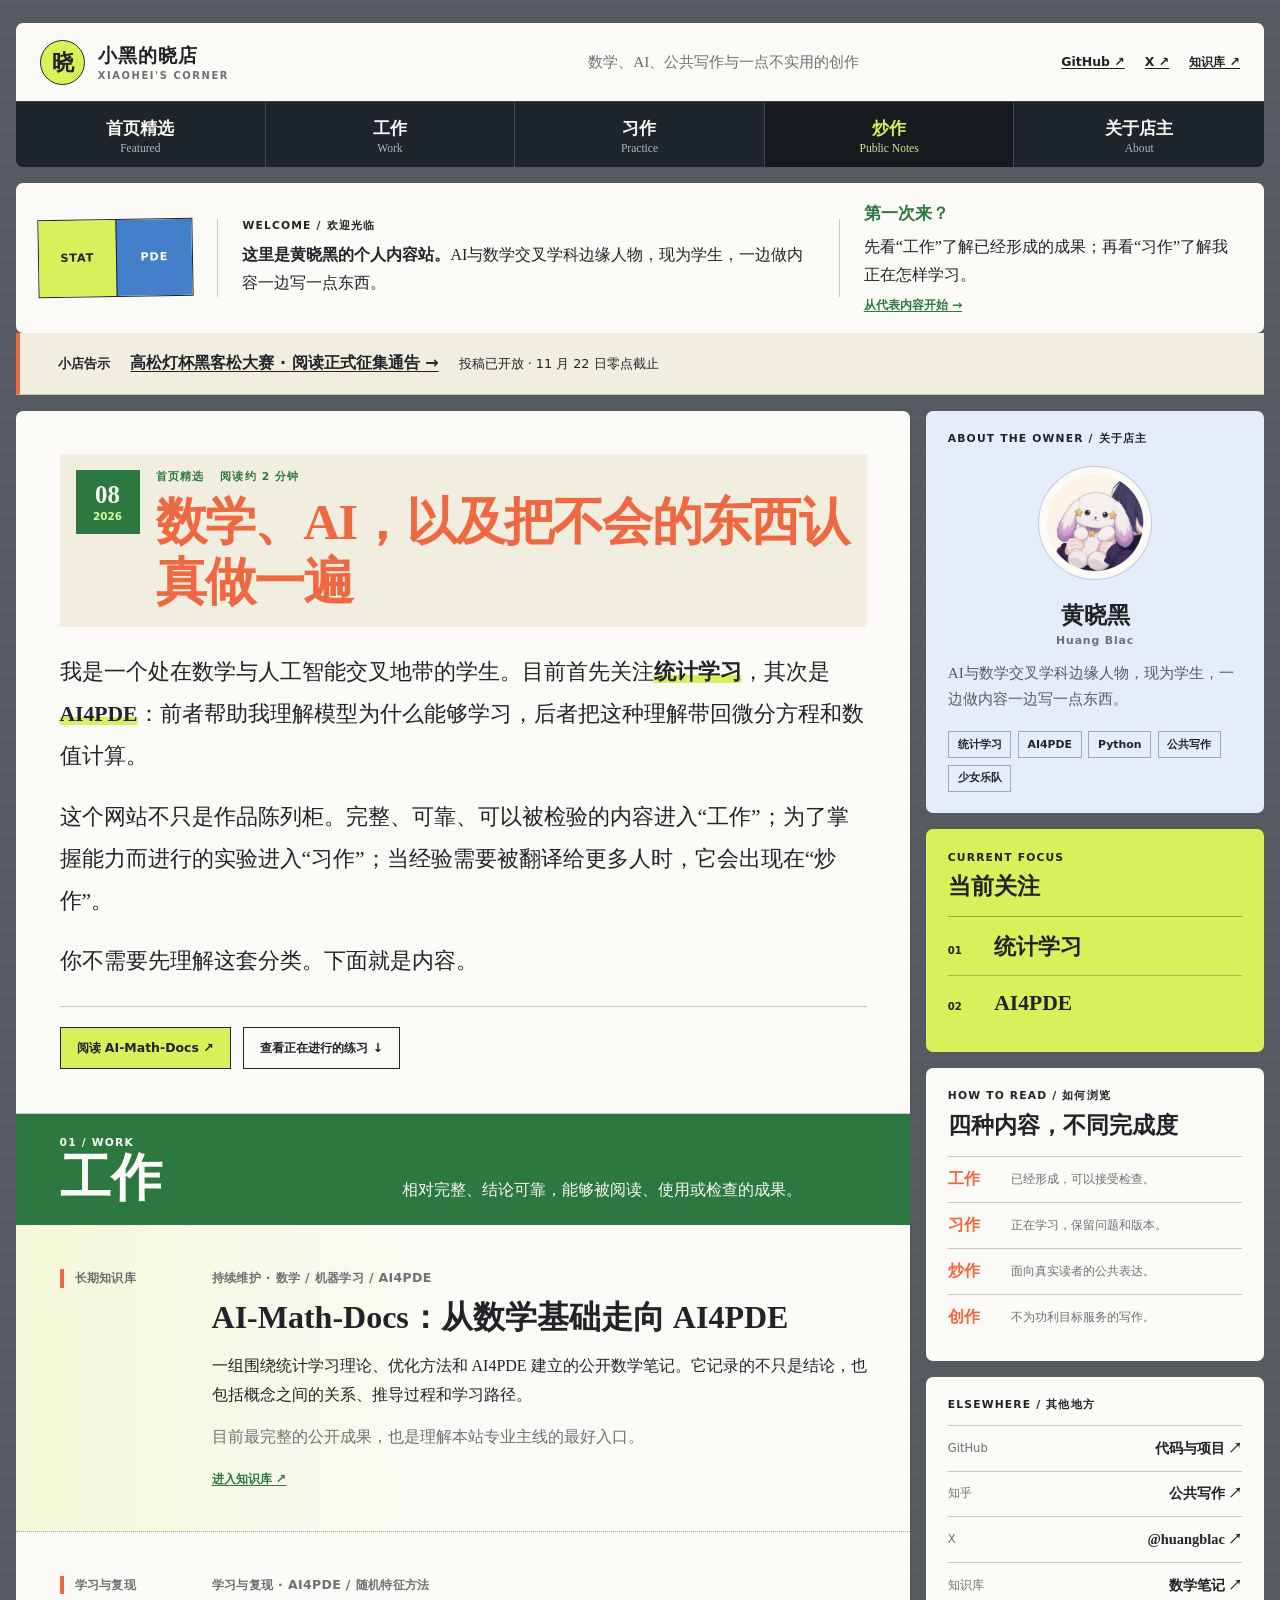
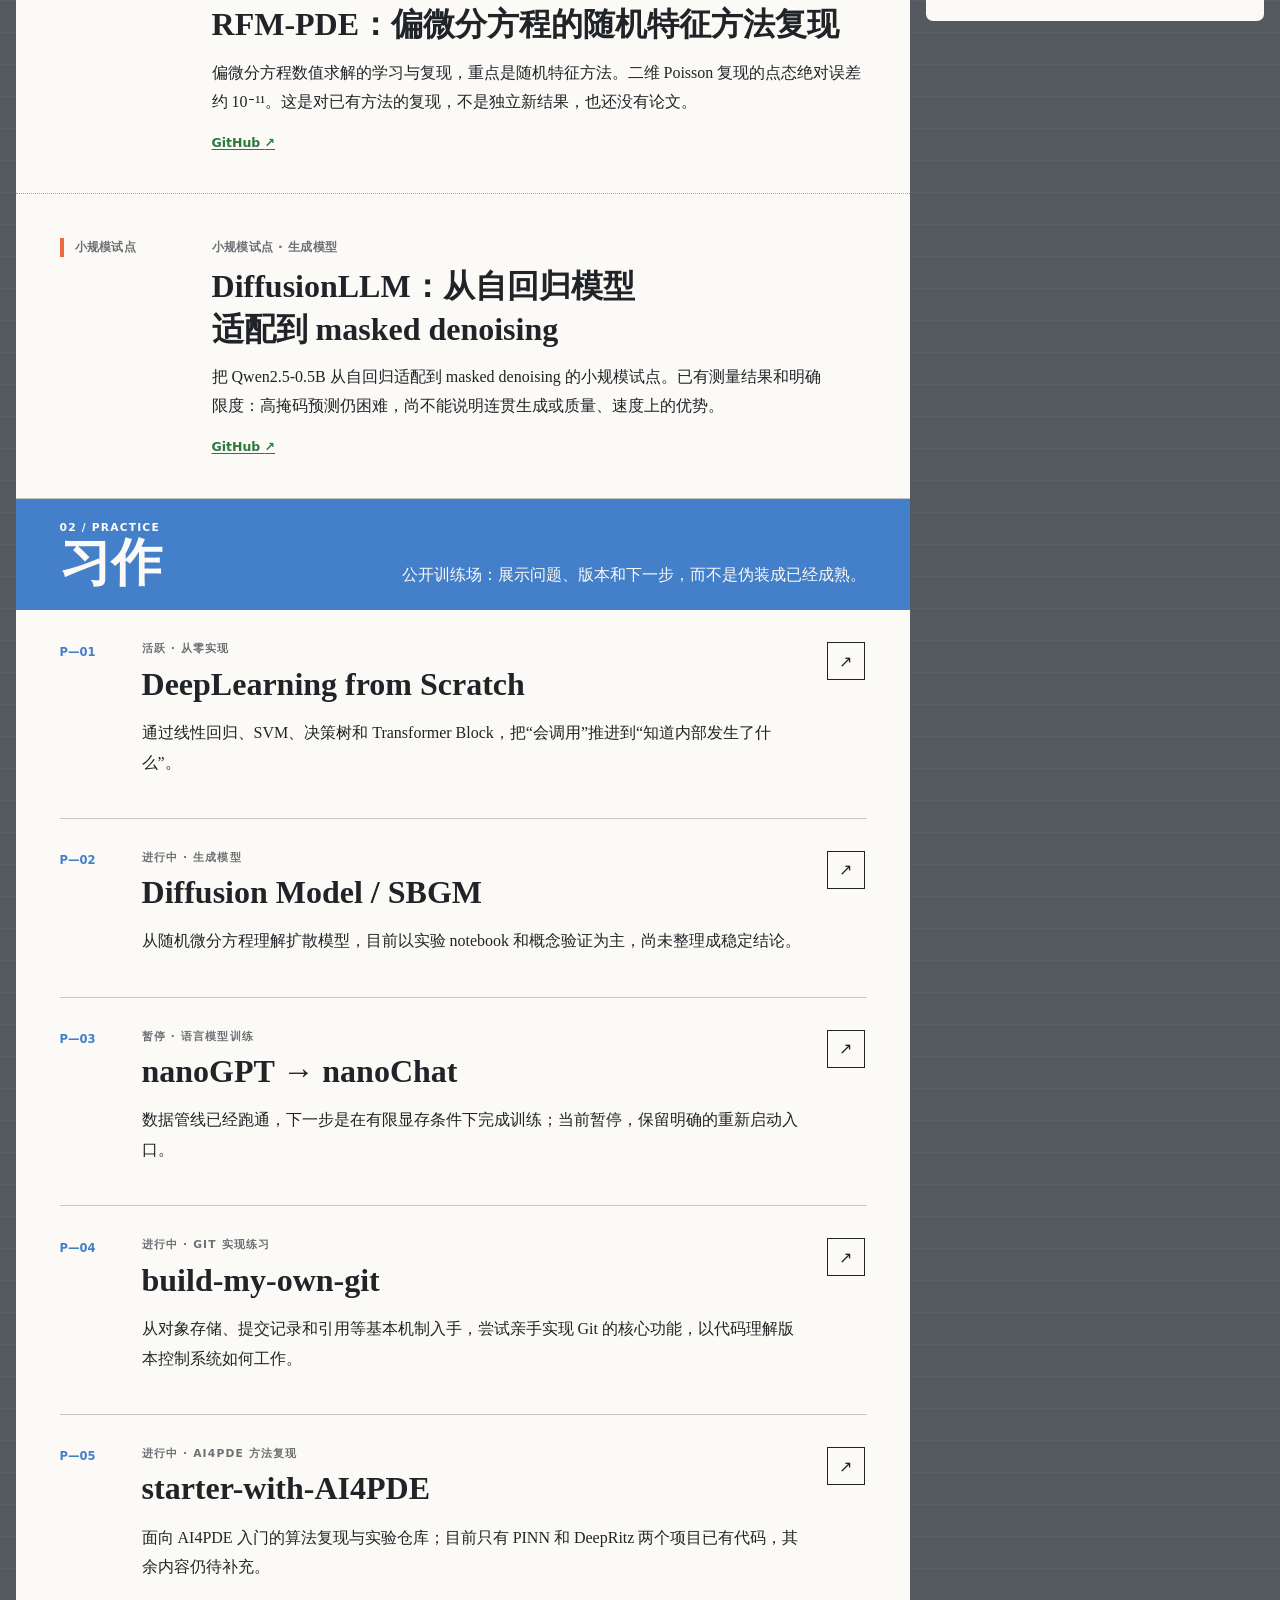
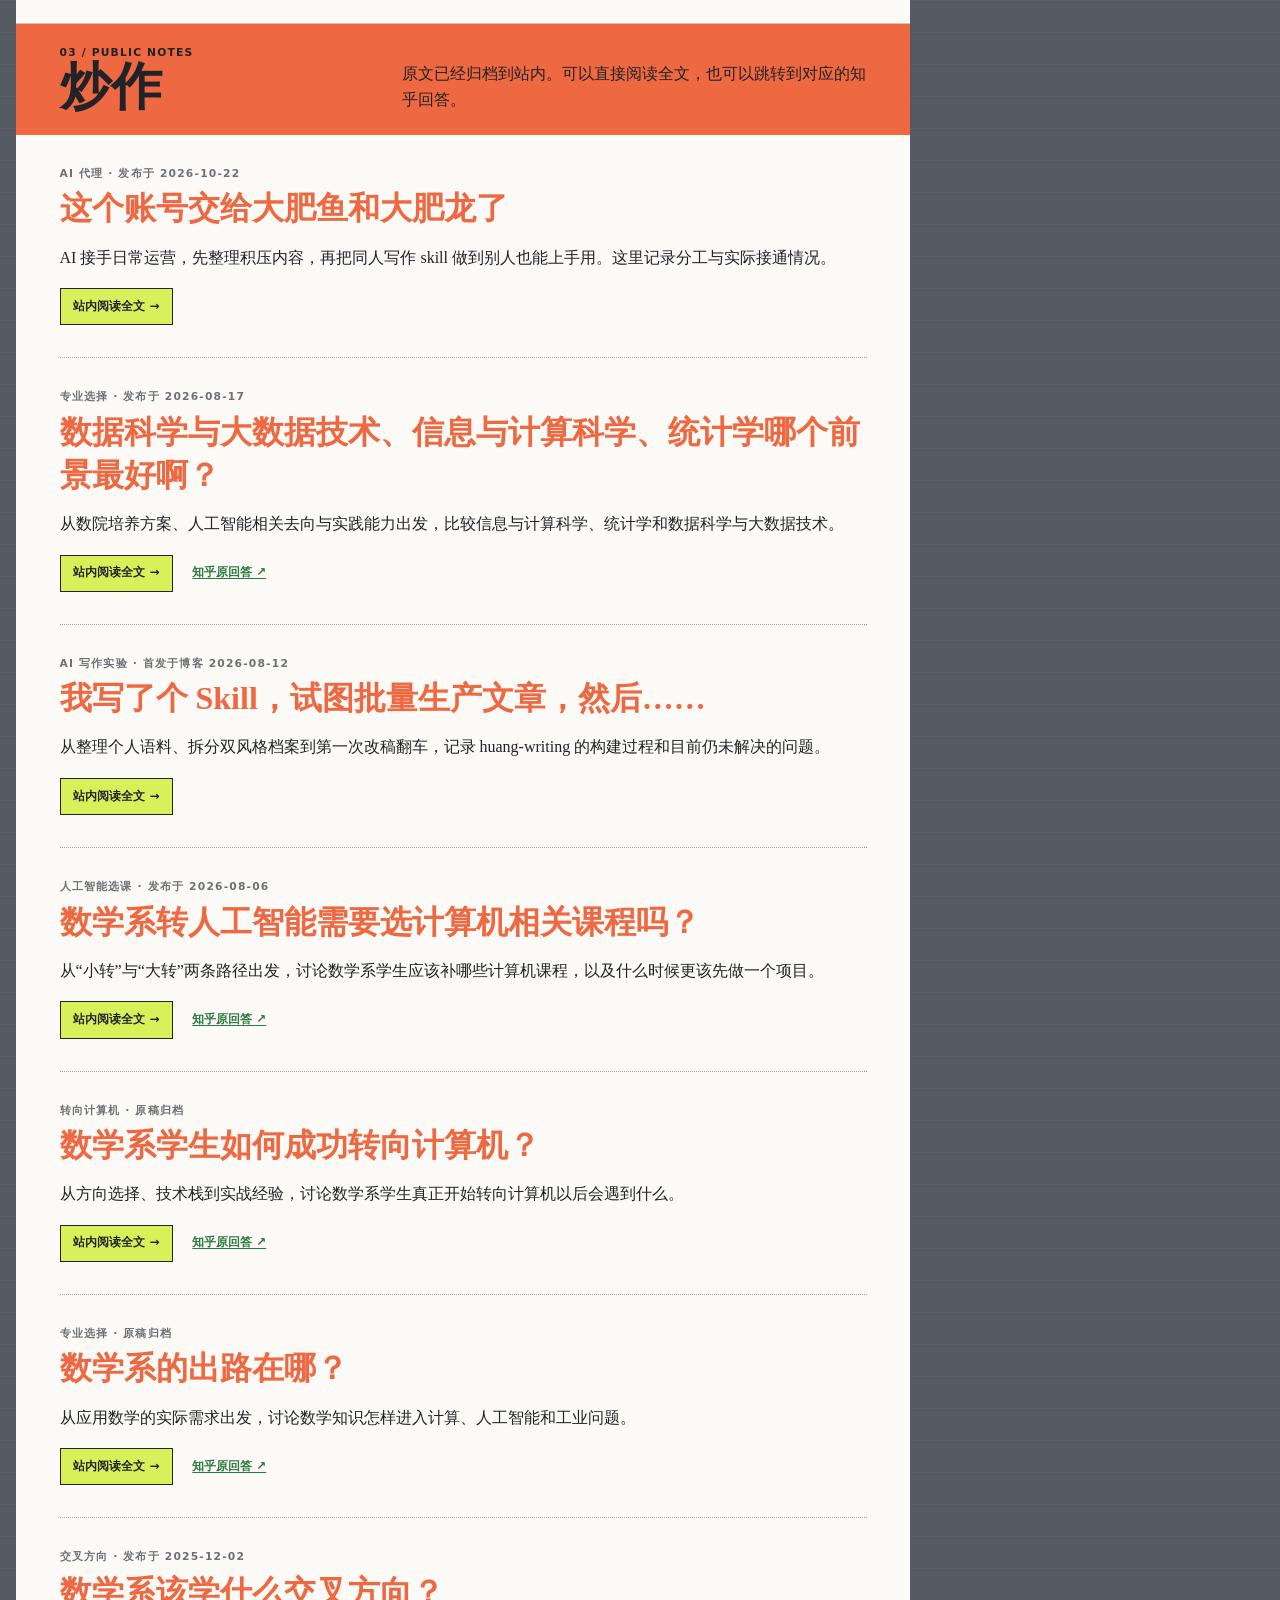
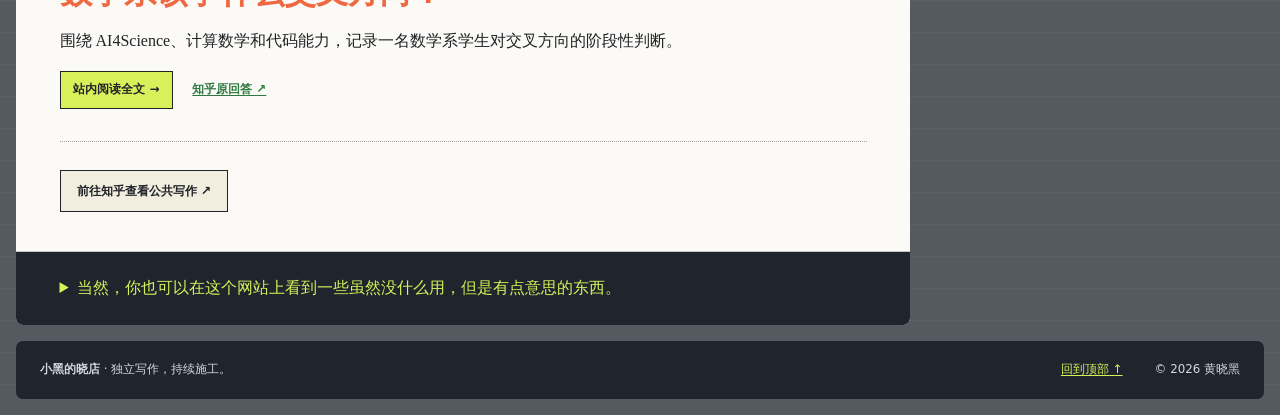
==== commit 74667866: "Link the verified X profile on the homepage. Add https://x.com/huangblac to the header external link" ====
--- a/index.html
+++ b/index.html
@@ -41,6 +41,7 @@
 
         <div class="masthead-links" aria-label="外部入口">
           <a href="https://github.com/HuangBlac" target="_blank" rel="noreferrer">GitHub ↗</a>
+          <a href="https://x.com/huangblac" target="_blank" rel="noreferrer" aria-label="X @huangblac">X ↗</a>
           <a href="https://huangblac.github.io/AI-Math-Docs/" target="_blank" rel="noreferrer">知识库 ↗</a>
         </div>
       </div>
@@ -335,6 +336,7 @@
           <p class="card-label">ELSEWHERE / 其他地方</p>
           <a href="https://github.com/HuangBlac" target="_blank" rel="noreferrer"><span>GitHub</span><strong>代码与项目 ↗</strong></a>
           <a href="https://www.zhihu.com/people/27-48-56-28-16" target="_blank" rel="noreferrer"><span>知乎</span><strong>公共写作 ↗</strong></a>
+          <a href="https://x.com/huangblac" target="_blank" rel="noreferrer"><span>X</span><strong>@huangblac ↗</strong></a>
           <a href="https://huangblac.github.io/AI-Math-Docs/" target="_blank" rel="noreferrer"><span>知识库</span><strong>数学笔记 ↗</strong></a>
         </section>
       </aside>
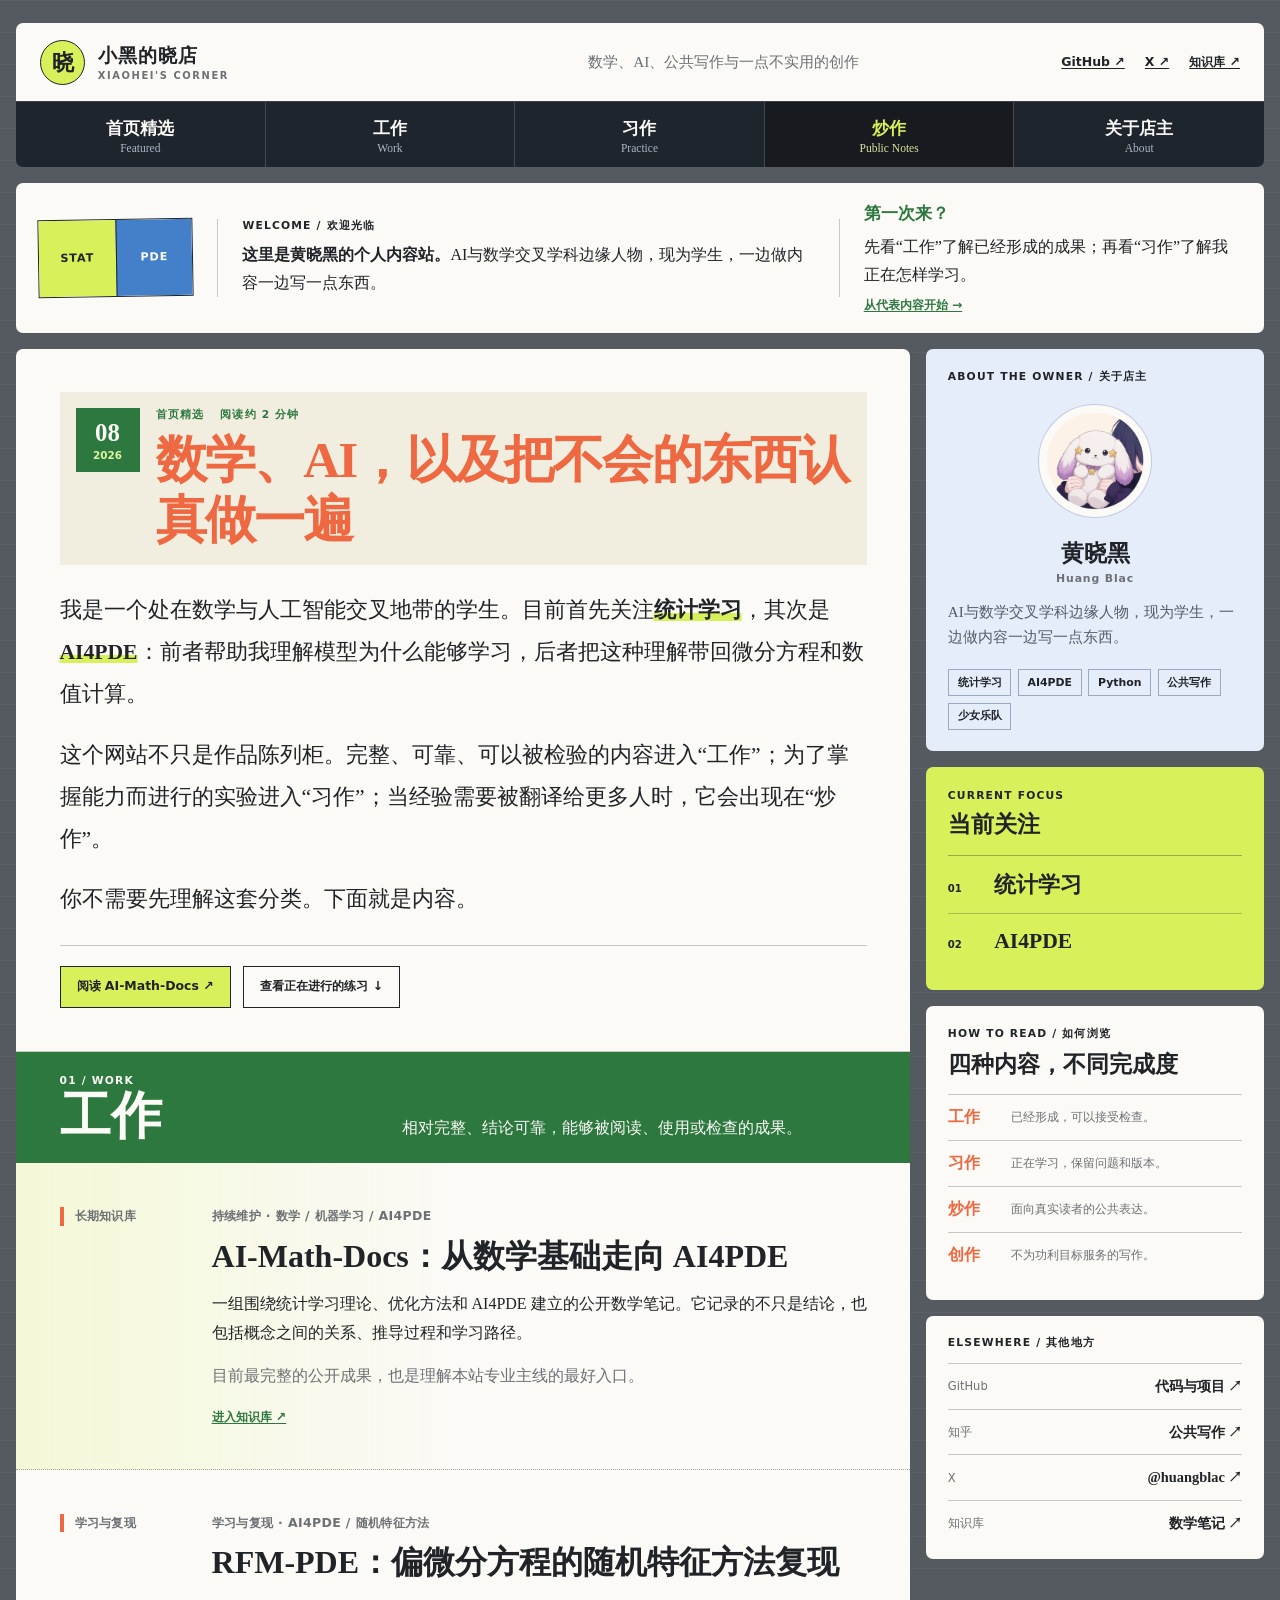
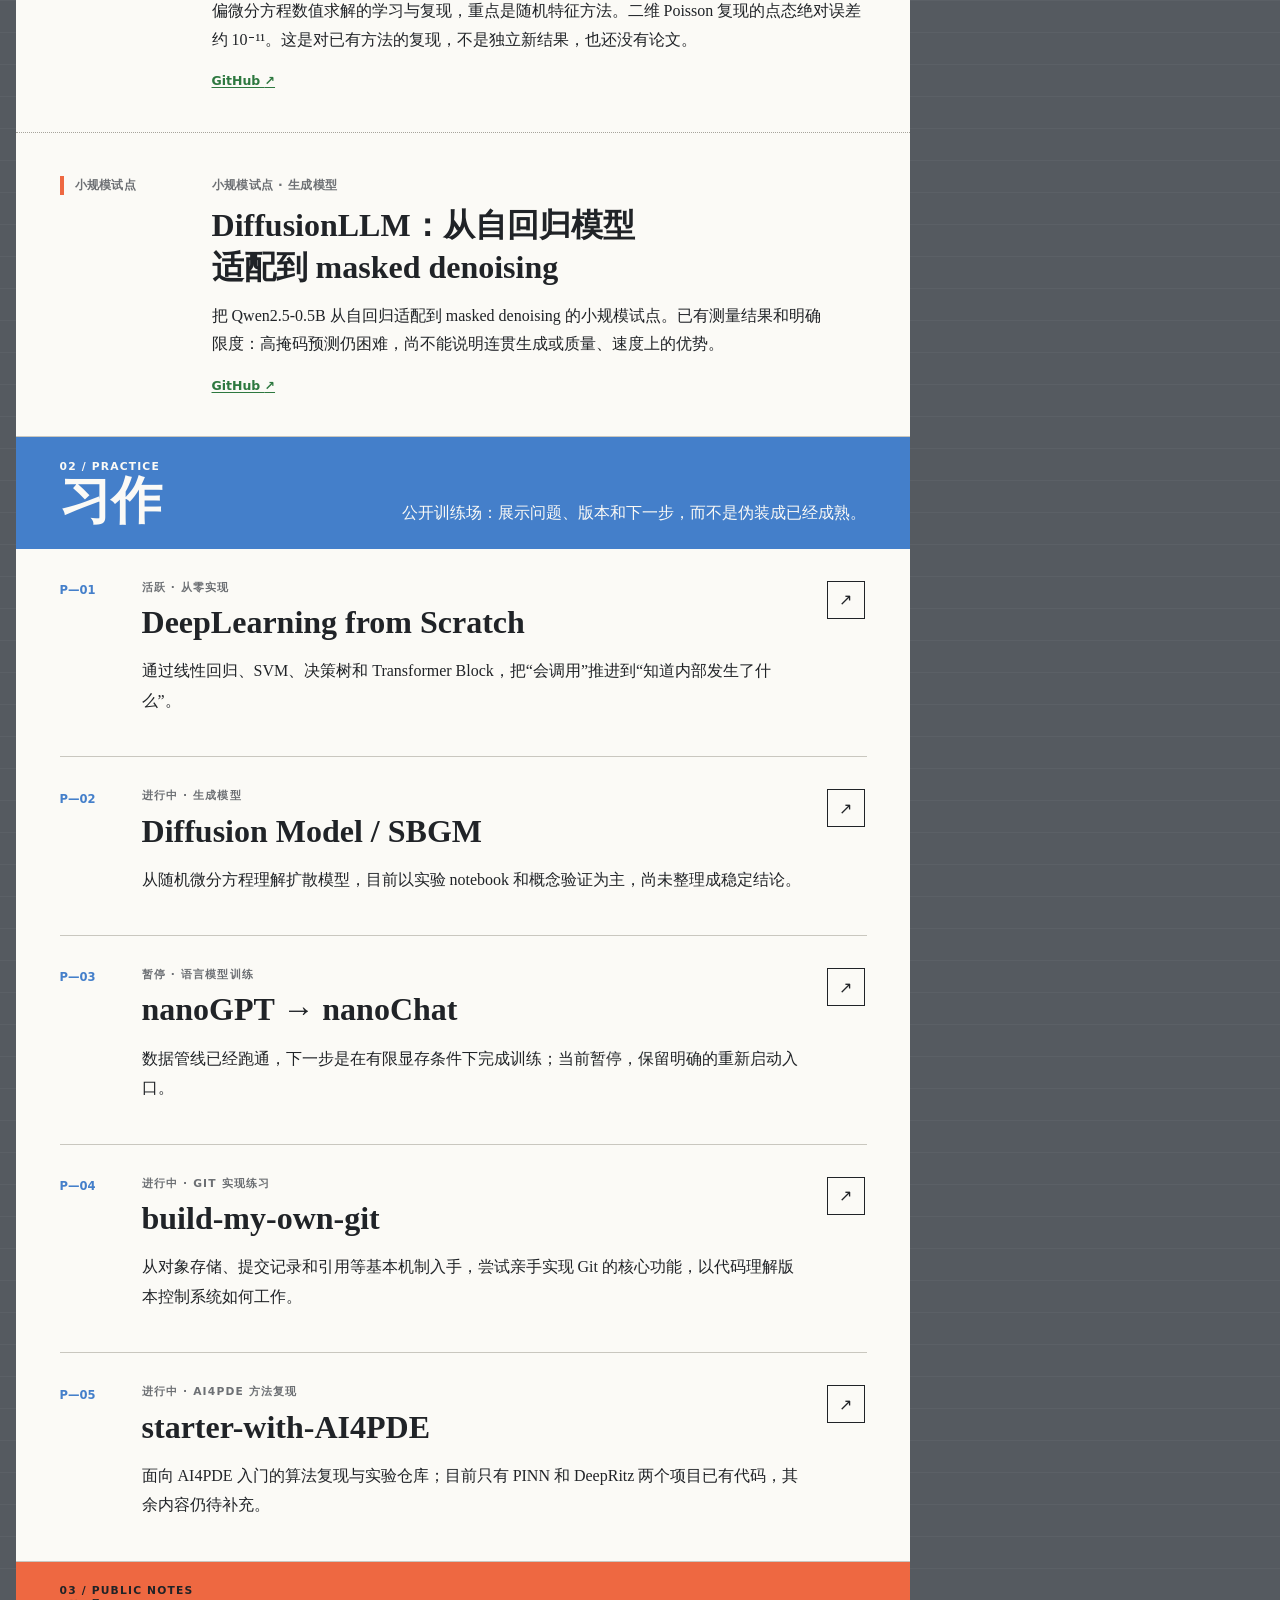
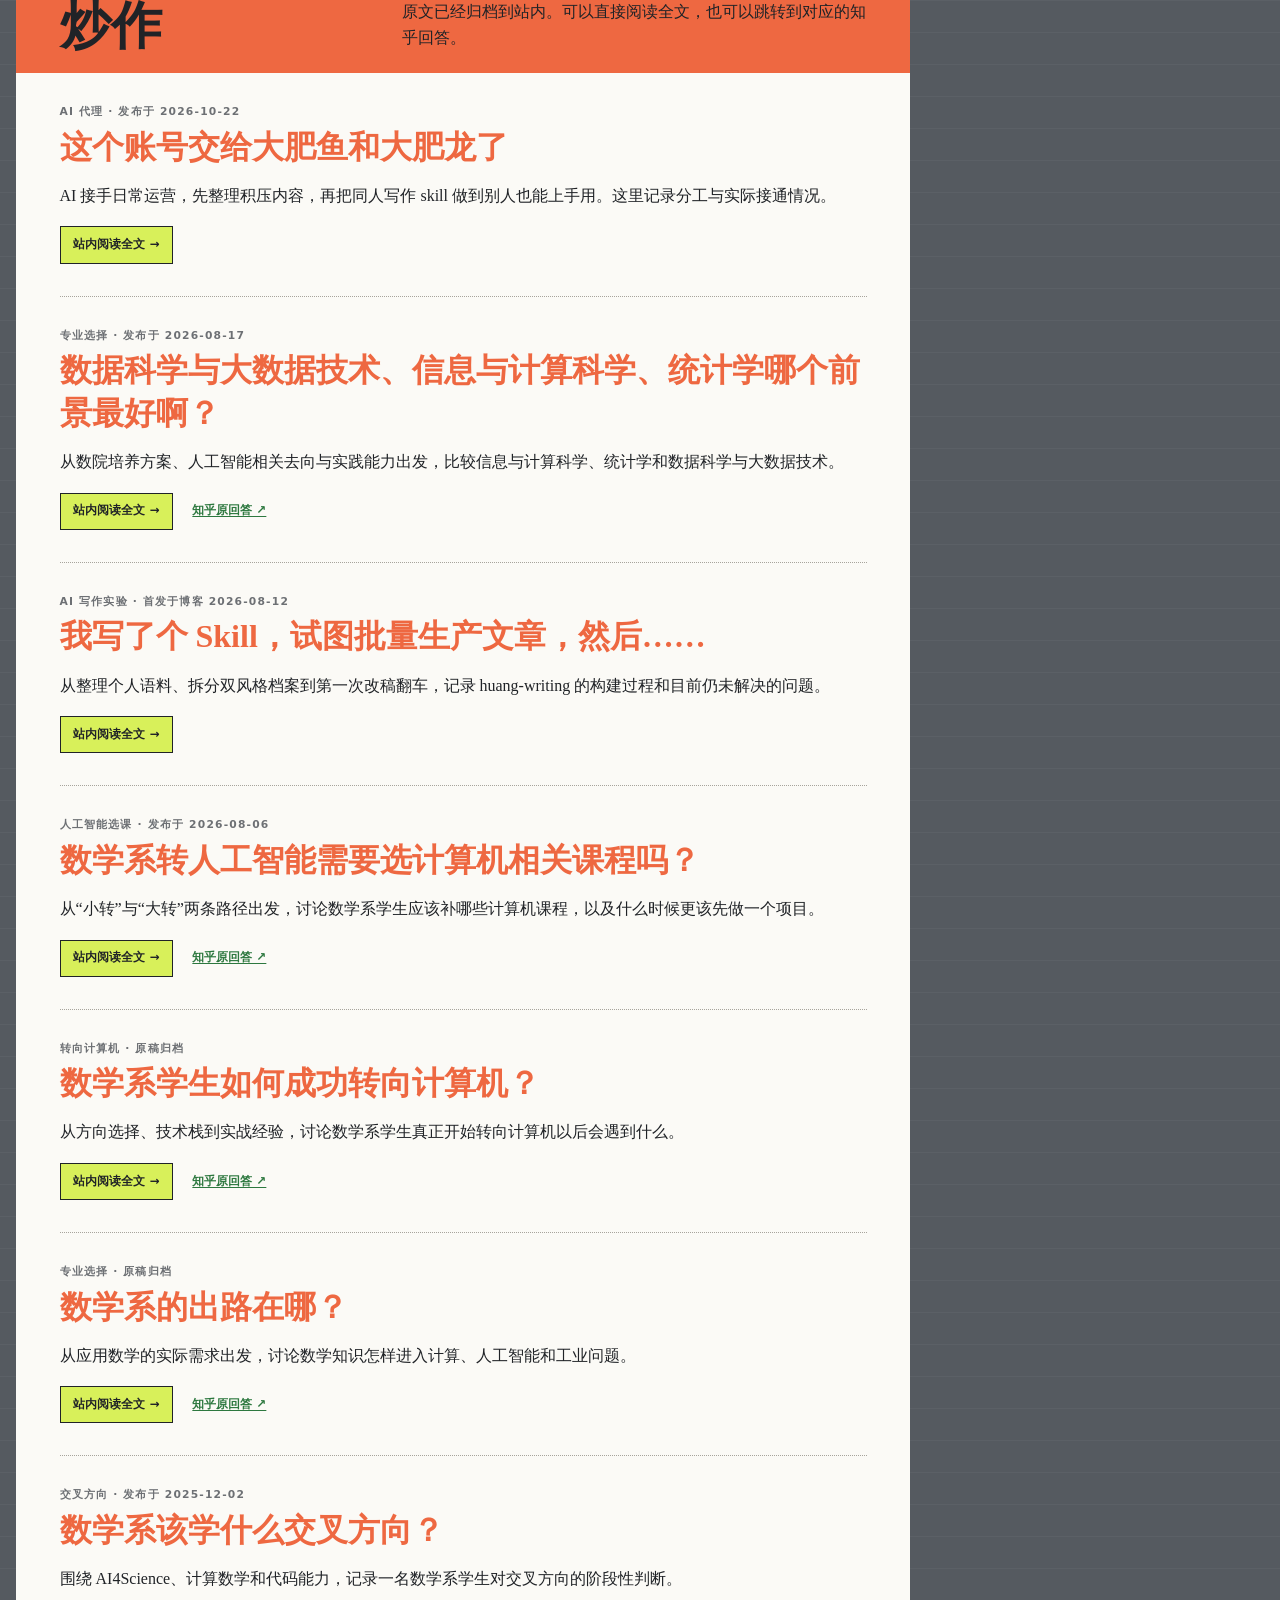
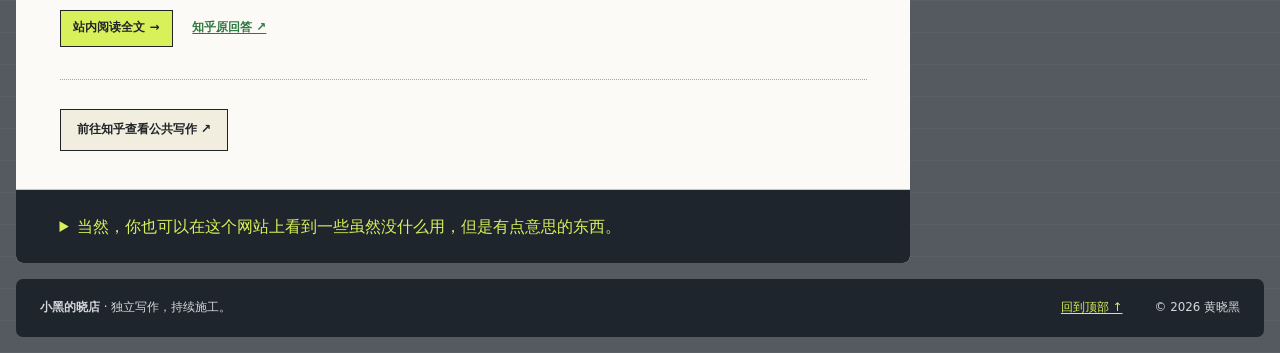
==== commit e3585946: "Remove the expired Gaosongdeng Cup notice from the homepage. The November 22 submission deadline has" ====
--- a/index.html
+++ b/index.html
@@ -71,12 +71,6 @@
       </div>
     </section>
 
-    <aside class="event-notice" aria-label="高松灯杯征集通告">
-      <span>小店告示</span>
-      <a href="gaosongdeng-cup.html">高松灯杯黑客松大赛 · 阅读正式征集通告 →</a>
-      <small>投稿已开放 · 11 月 22 日零点截止</small>
-    </aside>
-
     <div class="page-grid">
       <main class="content-column" id="main">
         <article class="lead-story" id="featured">
--- a/styles.css
+++ b/styles.css
@@ -1708,31 +1708,6 @@
   }
 }
 
-.event-notice {
-  display: flex;
-  flex-wrap: wrap;
-  align-items: baseline;
-  gap: 0.5rem 1.25rem;
-  padding: 1rem clamp(1rem, 3vw, 2.5rem);
-  border-bottom: 1px solid var(--line);
-  border-left: 4px solid var(--orange);
-  background: var(--paper-warm);
-  line-height: 1.8;
-}
-
-.event-notice > span {
-  font-size: 0.8rem;
-  font-weight: 700;
-}
-
-.event-notice > a {
-  font-weight: 700;
-}
-
-.event-notice > small {
-  font-size: 0.8rem;
-}
-
 @media (prefers-reduced-motion: reduce) {
   html {
     scroll-behavior: auto;
